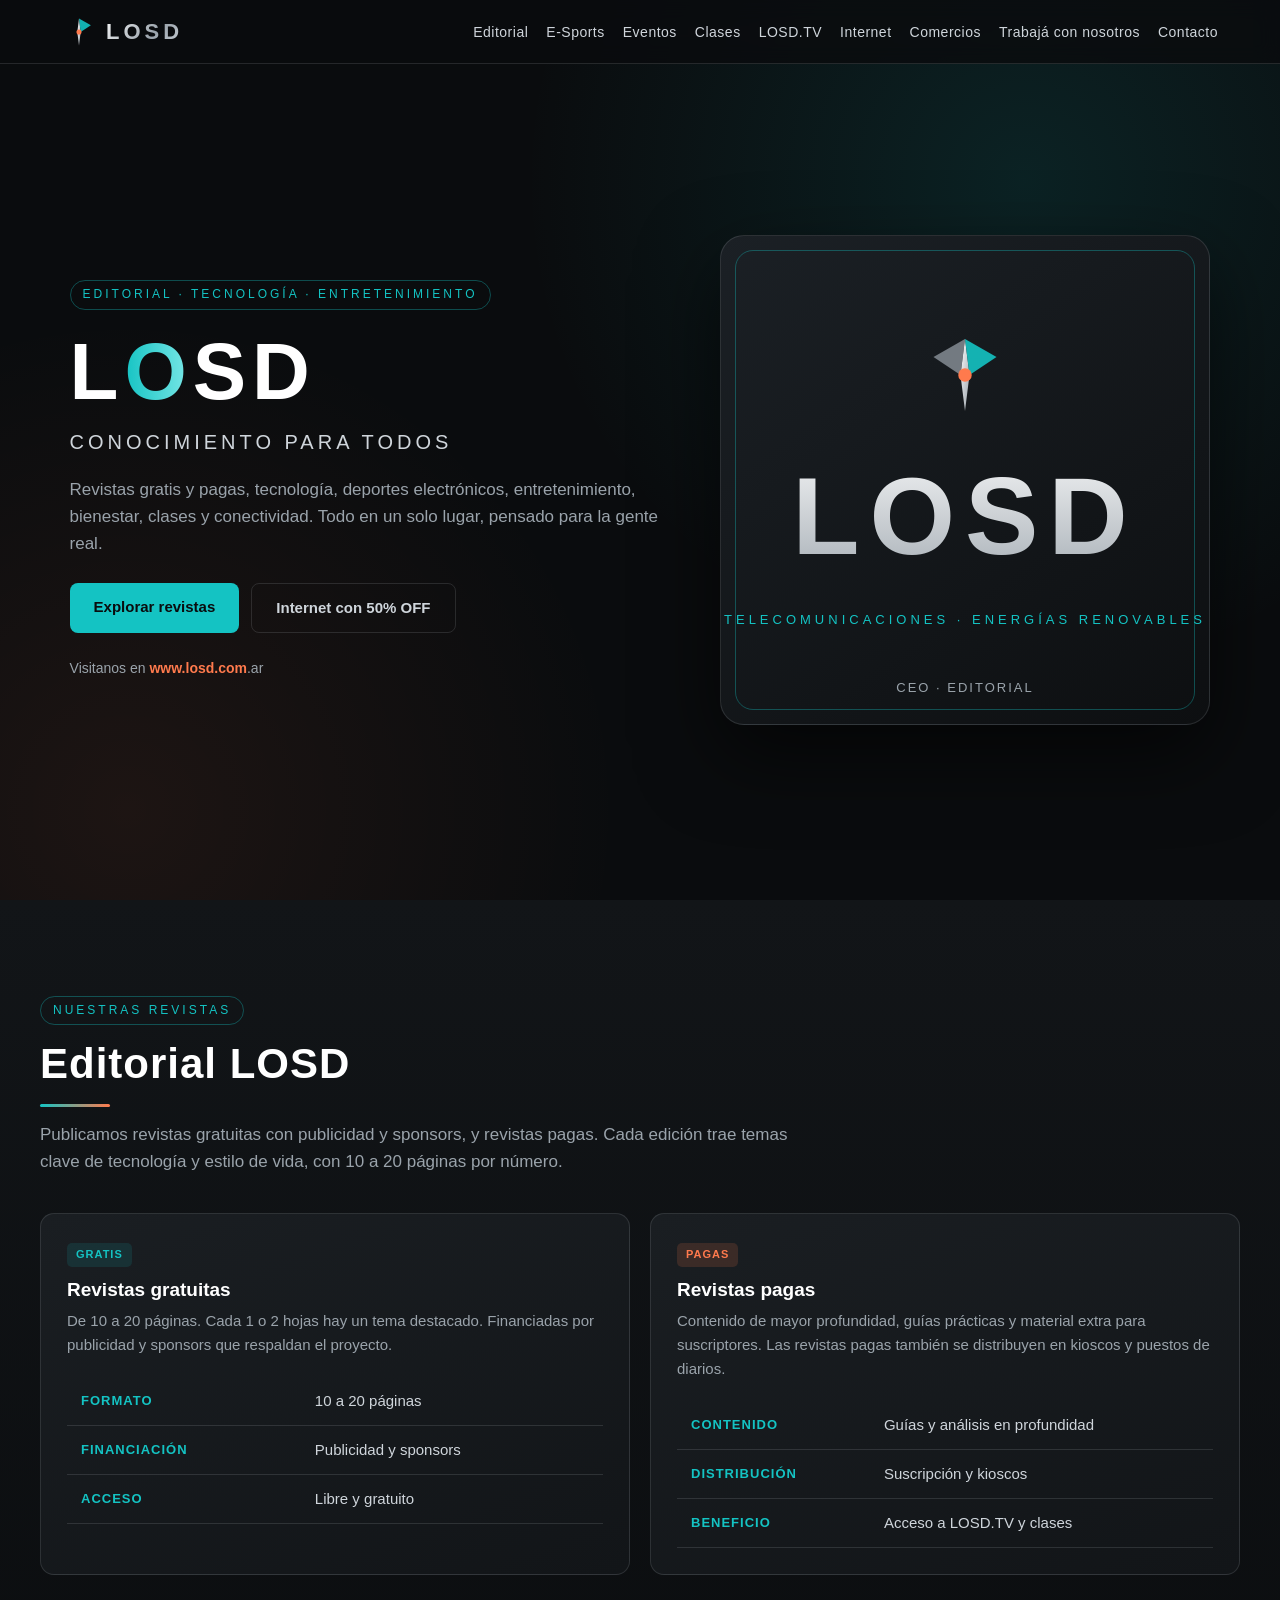
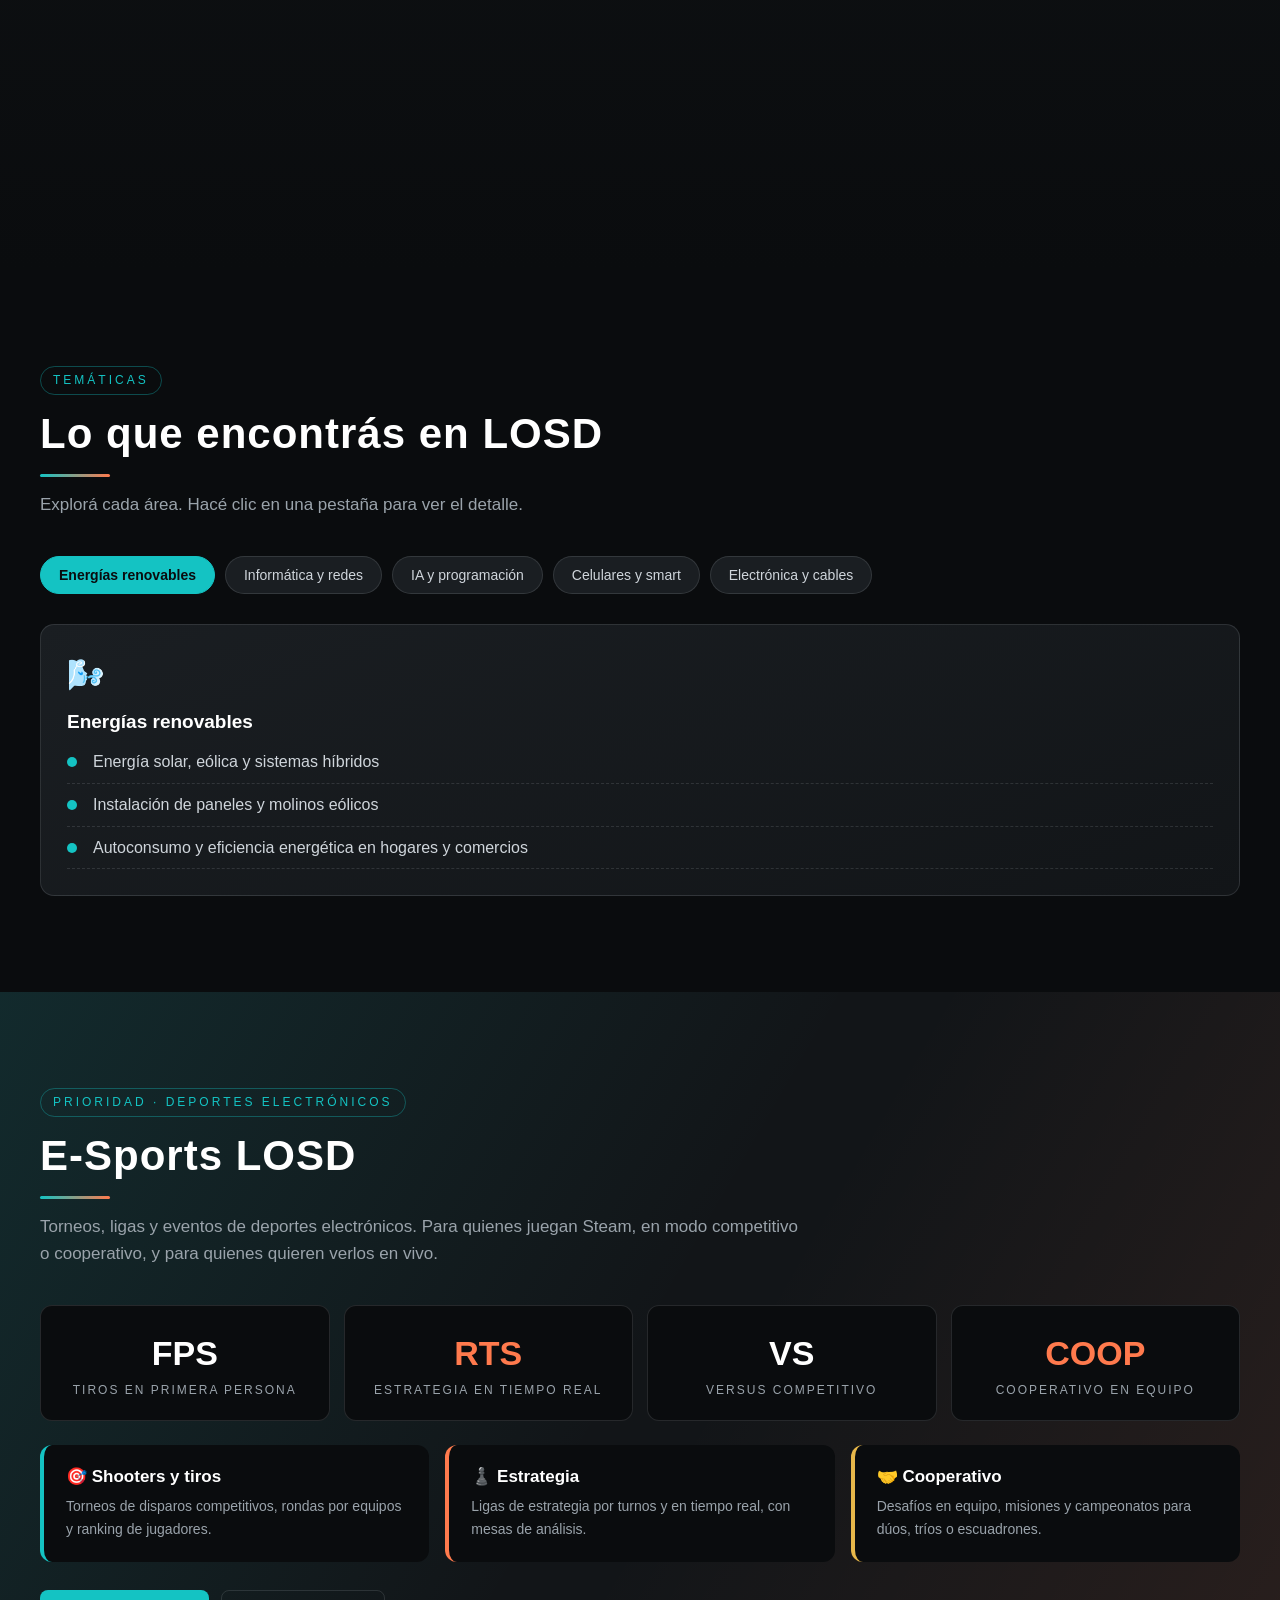
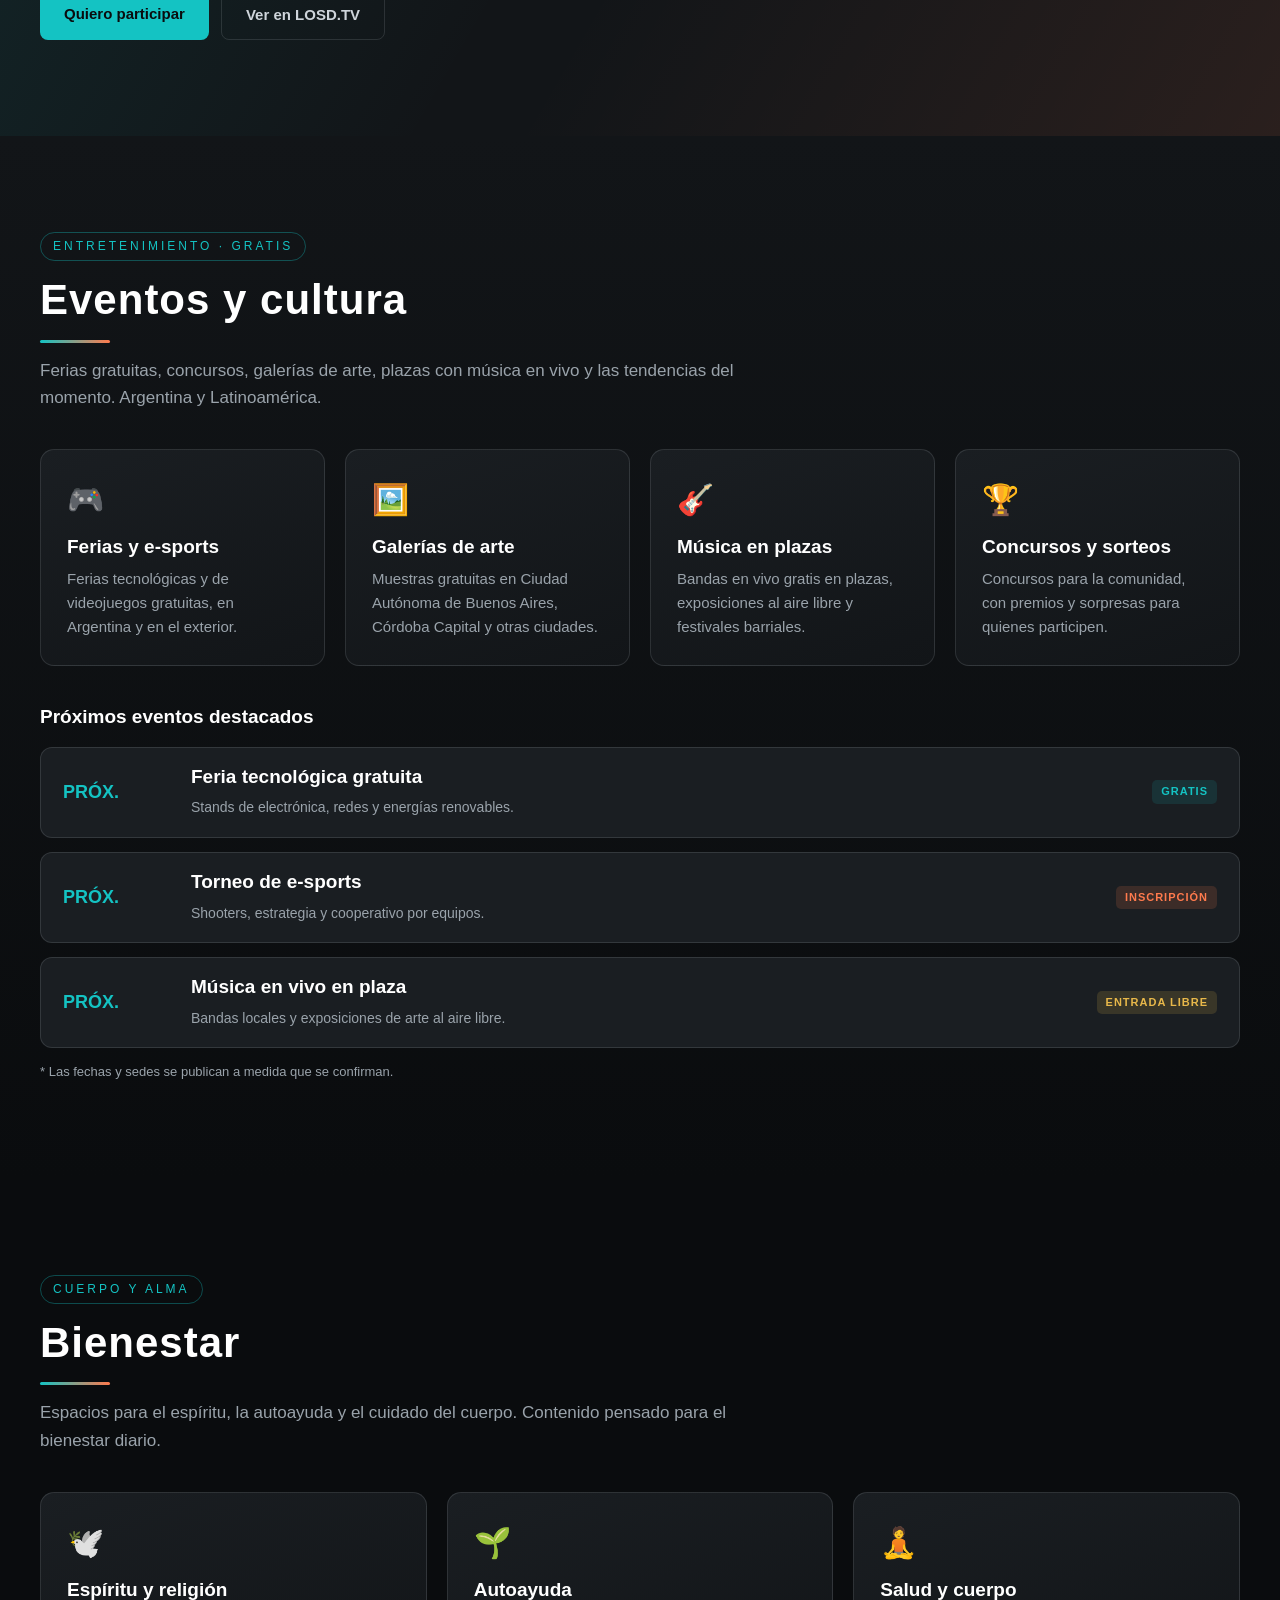
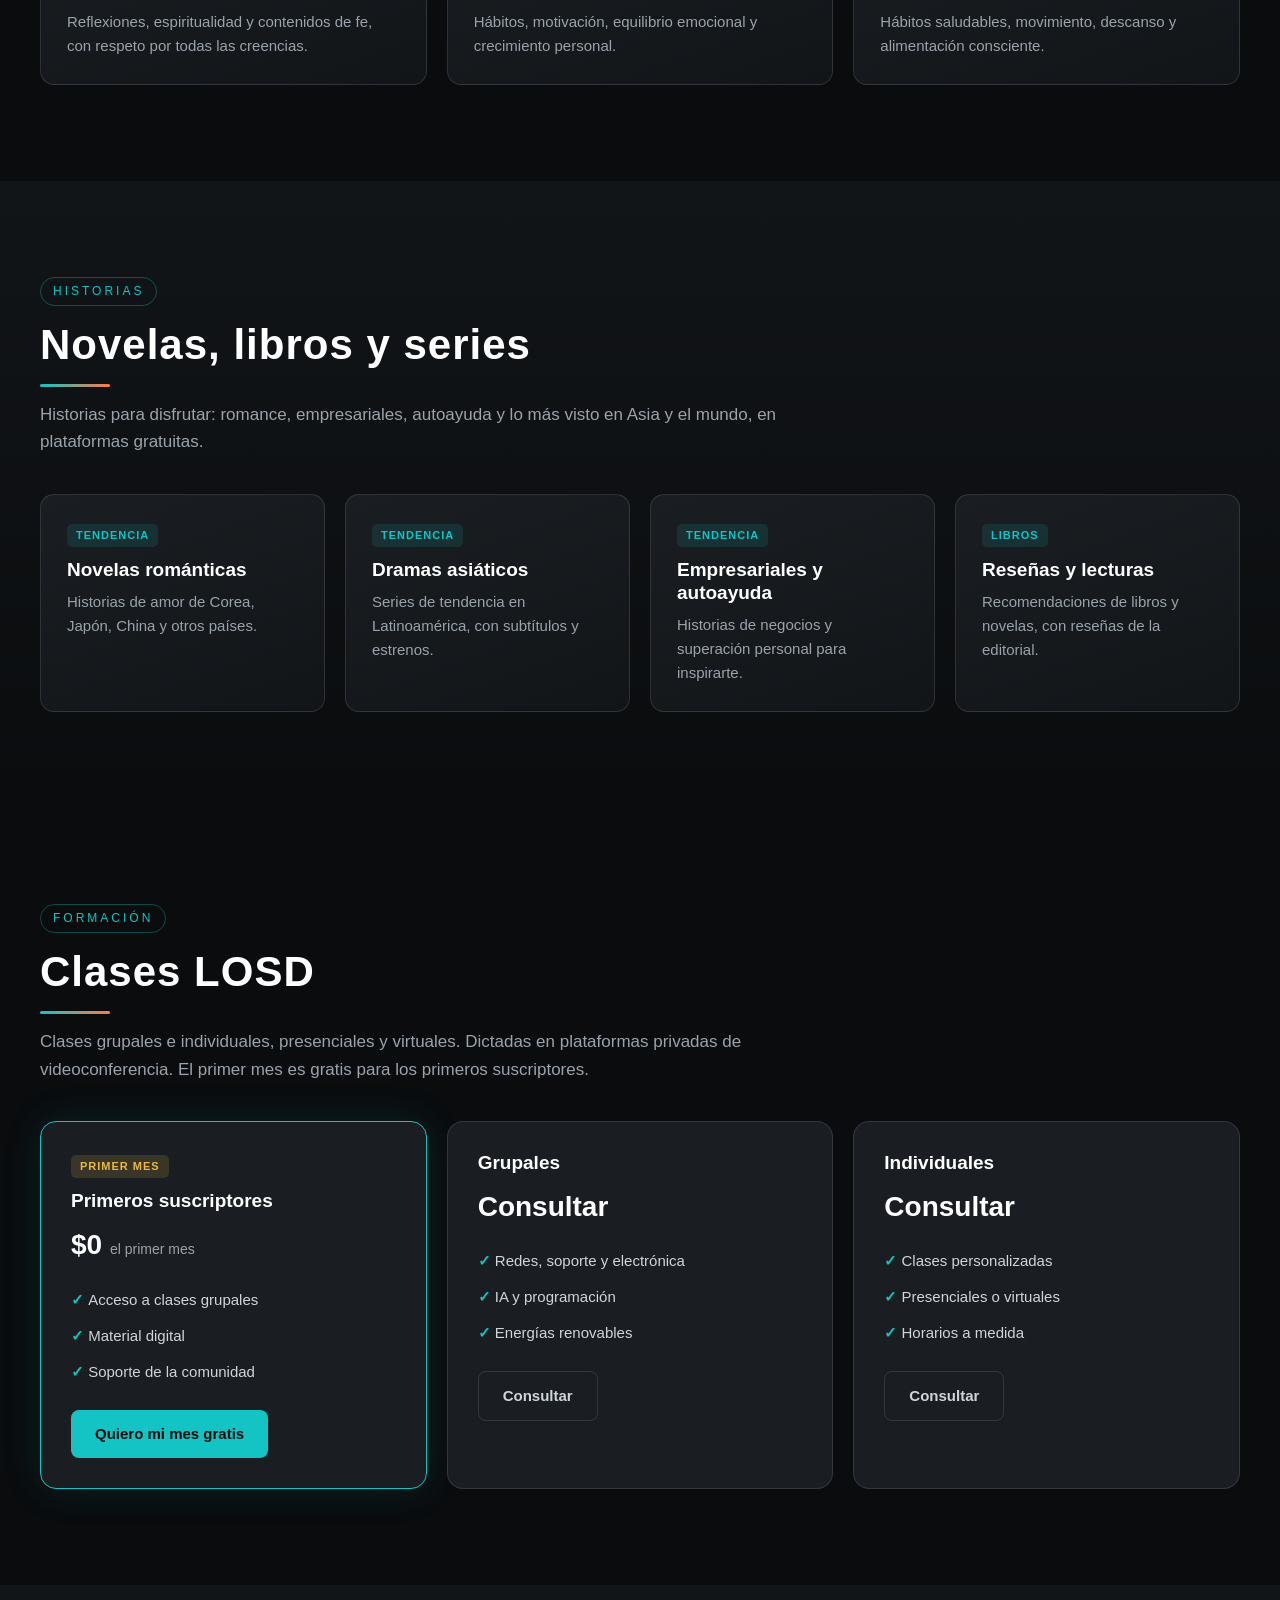
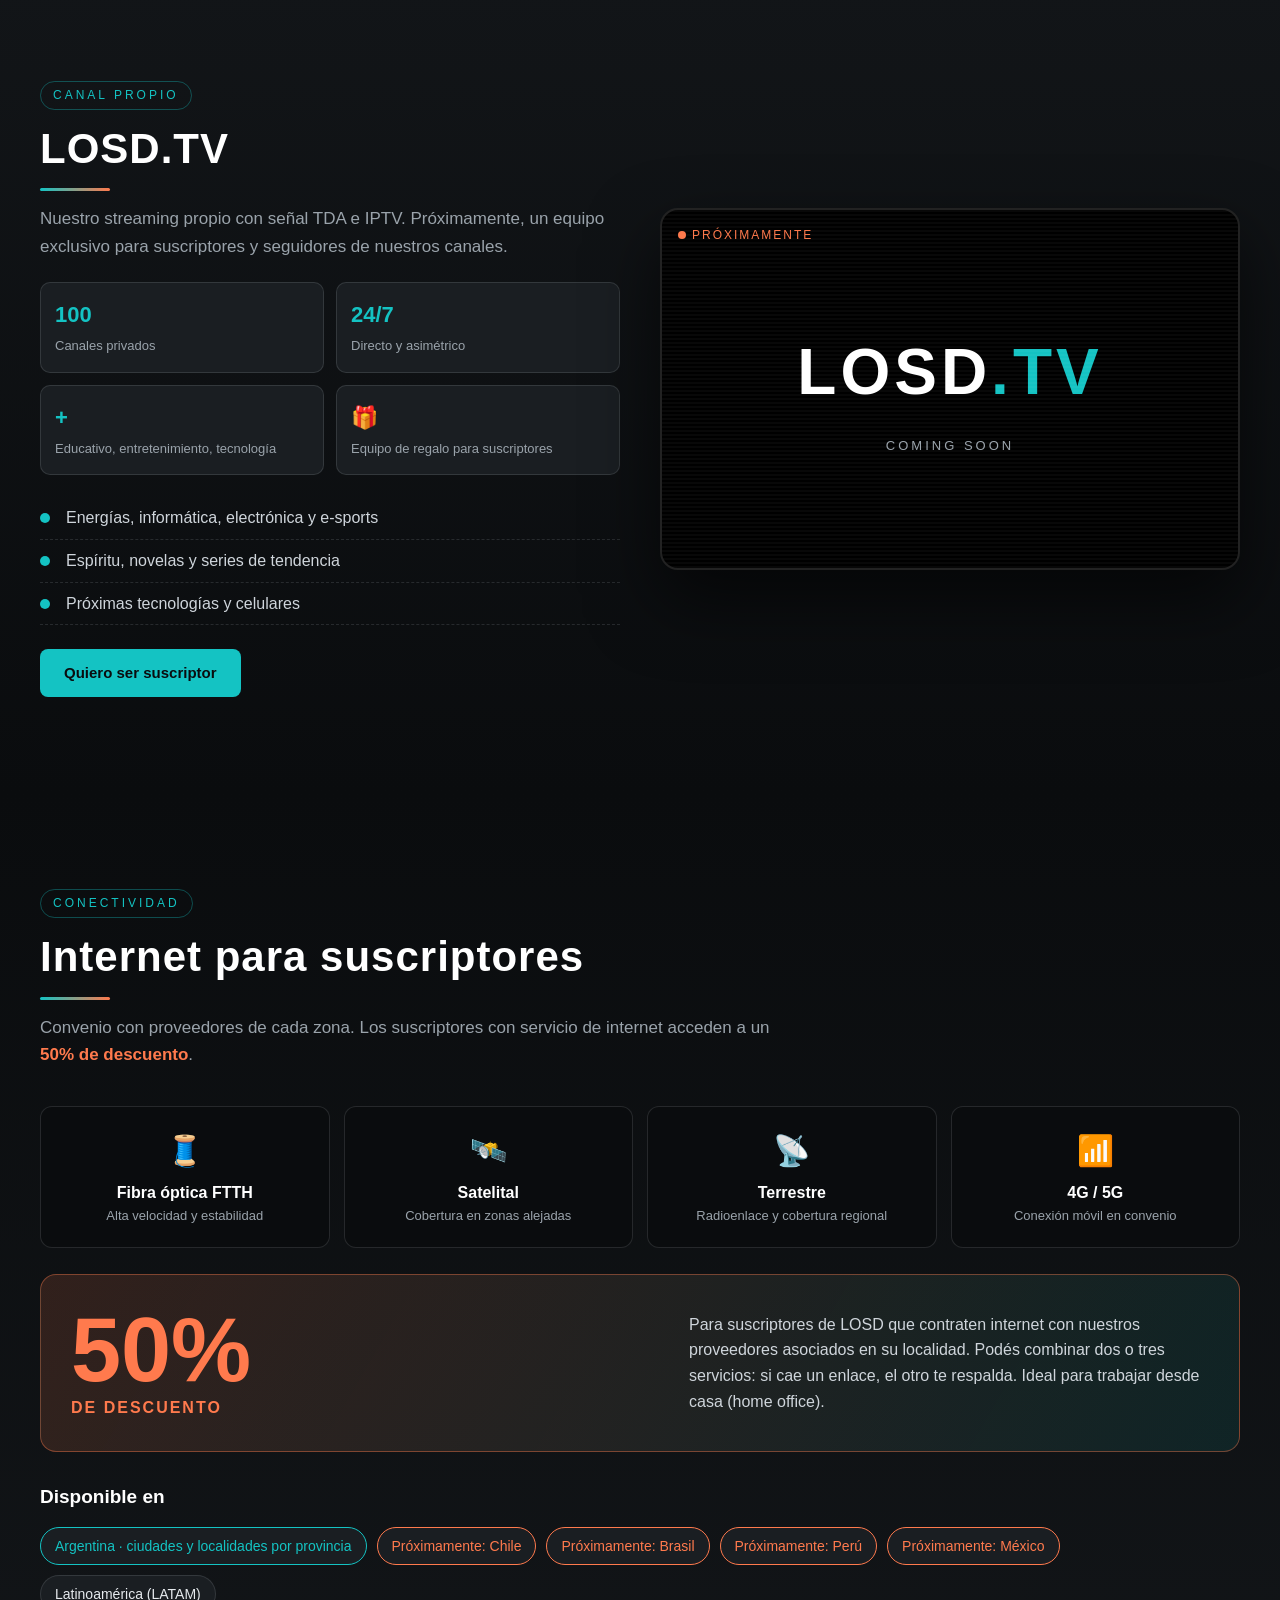
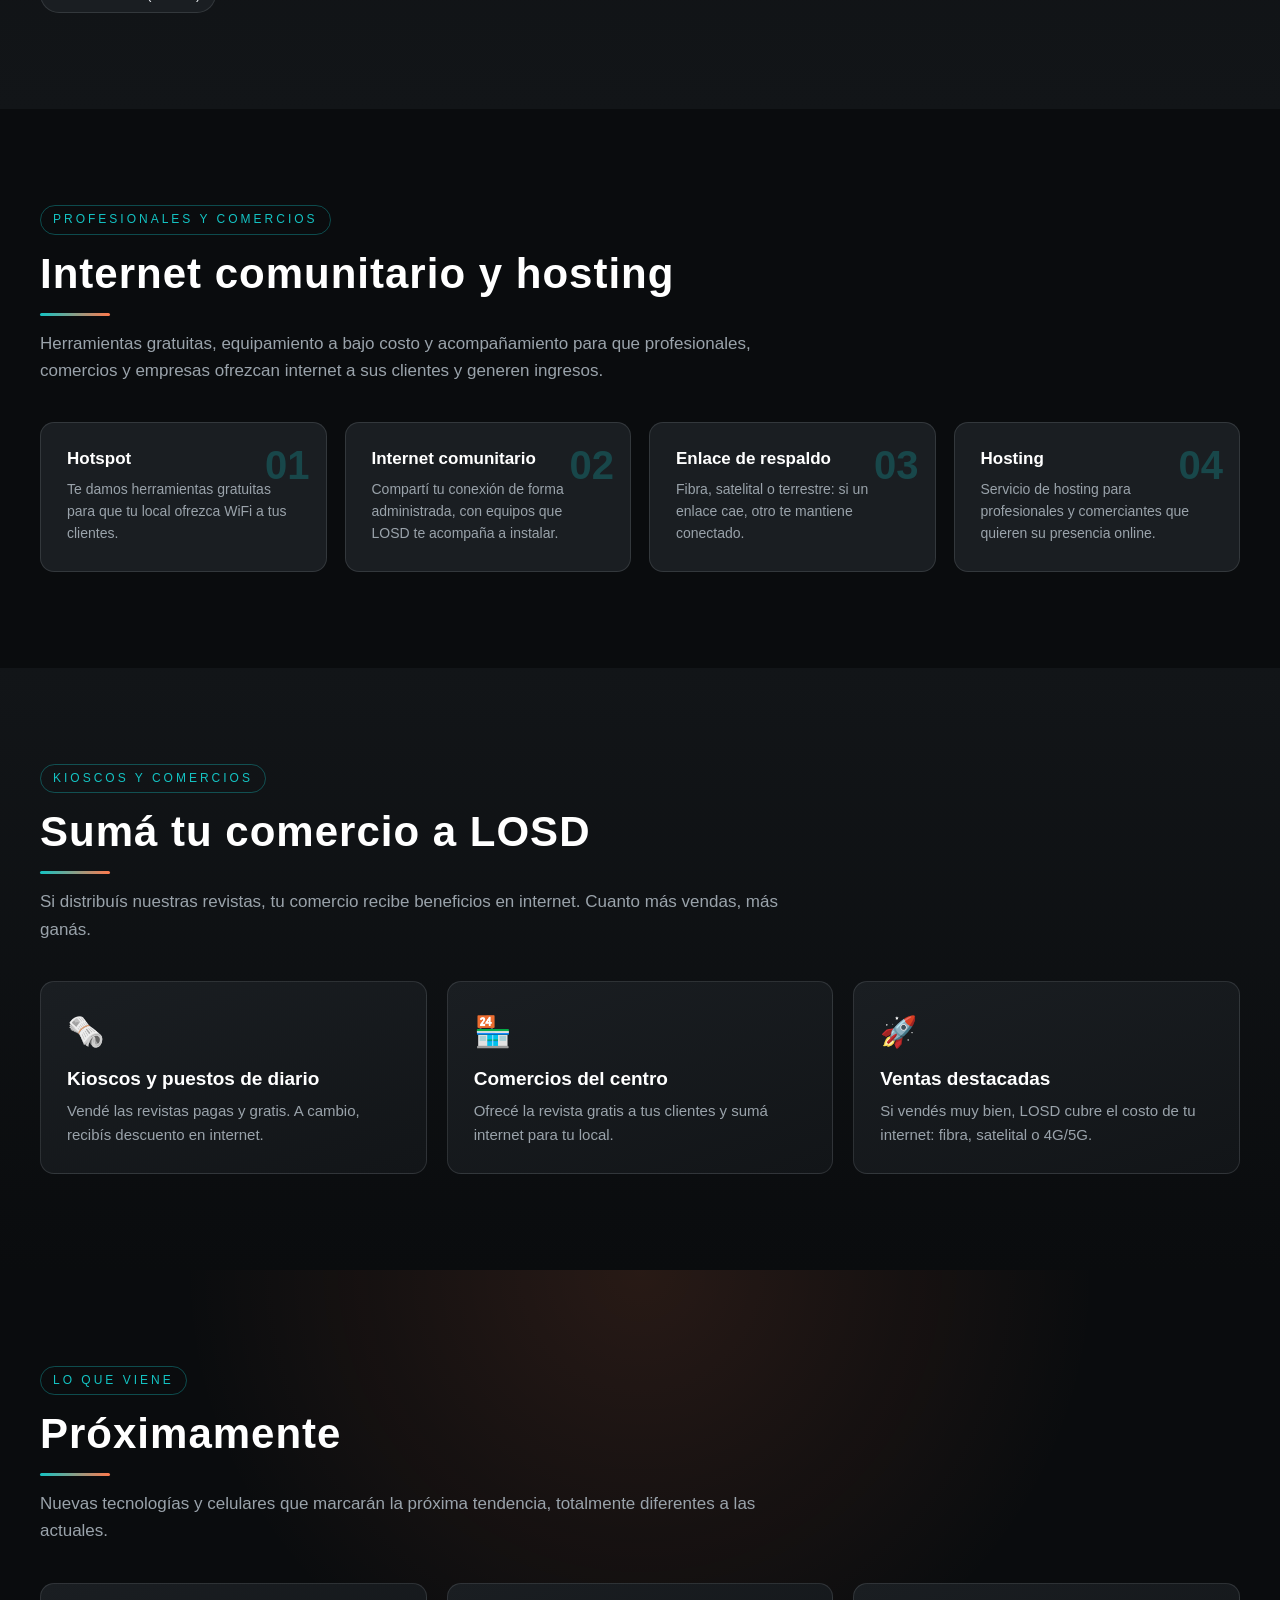
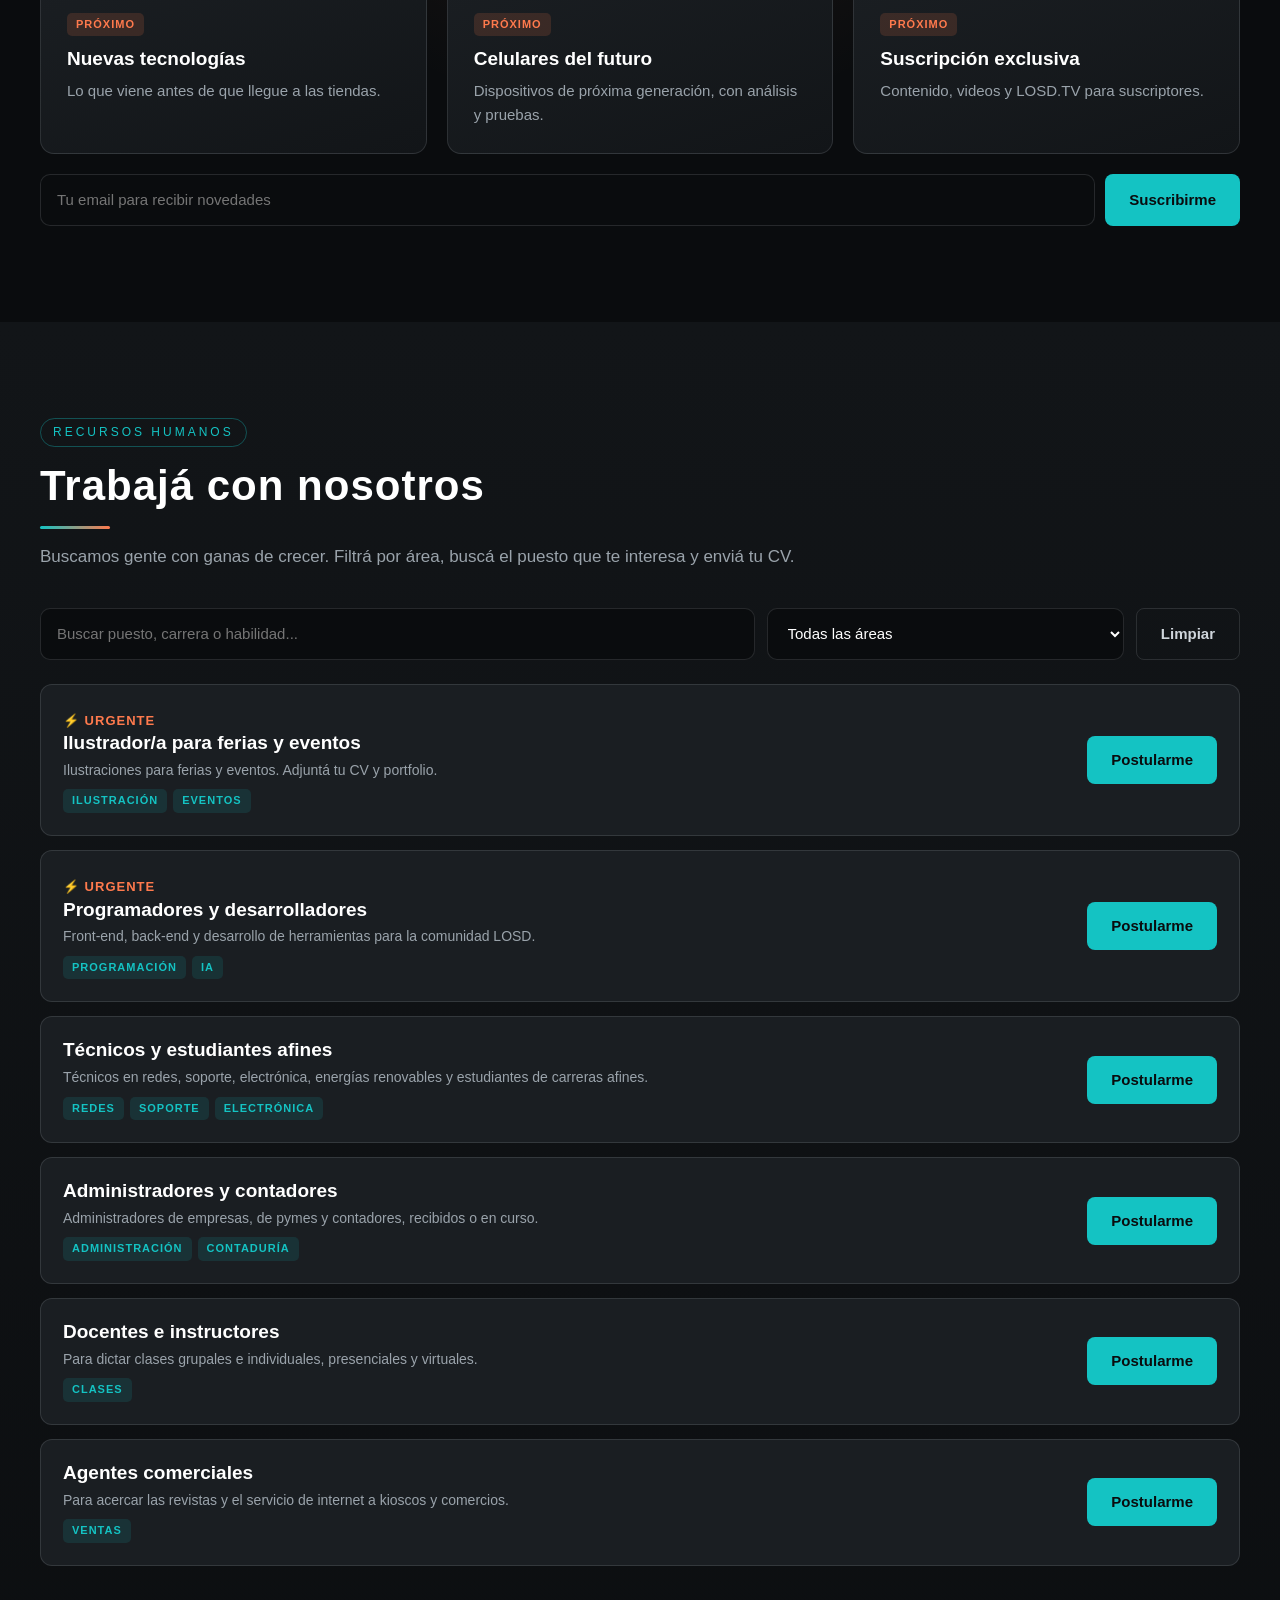
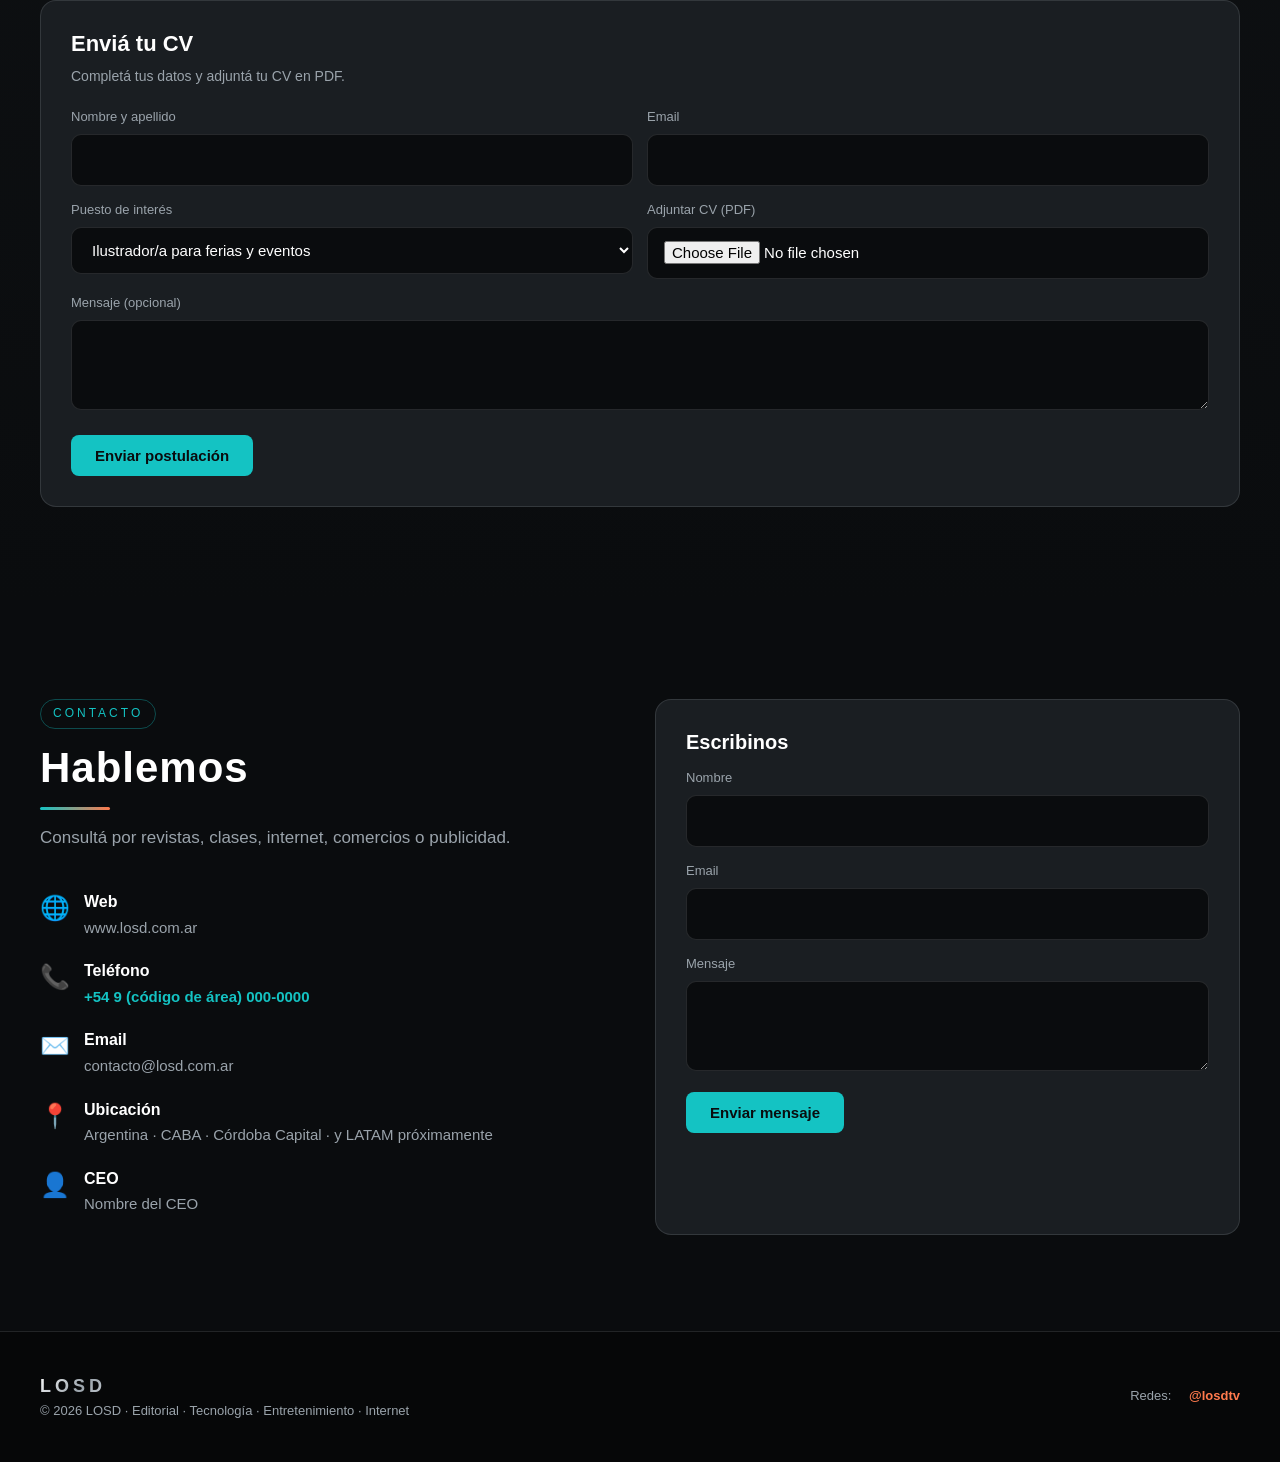
==== index.html @ 3aac76eb "Add files via upload" ====
<!DOCTYPE html>
<html lang="es">
<head>
<meta charset="UTF-8">
<meta name="viewport" content="width=device-width, initial-scale=1.0">
<title>LOSD | Editorial, Tecnología, Entretenimiento e Internet</title>
<meta name="description" content="LOSD: revistas gratis y pagas, tecnología, e-sports, entretenimiento, clases, canal LOSD.TV e internet con 50% de descuento.">
<style>
  :root{
    --negro:#0a0c0e;
    --carbon:#121518;
    --carbon2:#1a1e22;
    --turq:#14c3c3;
    --turq-osc:#0b8f93;
    --gris:#9aa3ab;
    --perla:#cfd5db;
    --blanco:#ffffff;
    --coral:#ff7a4d;
    --oro:#e8b84a;
    --borde:rgba(207,213,219,.14);
  }
  *{box-sizing:border-box;margin:0;padding:0}
  html{scroll-behavior:smooth}
  body{
    font-family:"Segoe UI",Roboto,Helvetica,Arial,sans-serif;
    background:var(--negro);
    color:#e6eaee;
    line-height:1.6;
    overflow-x:hidden;
  }
  a{color:var(--turq);text-decoration:none}
  a:hover{color:var(--coral)}
  img,svg{max-width:100%;display:block}

  /* ---------- Marco de ondas (esquinas) ---------- */
  .marco{position:fixed;inset:0;pointer-events:none;z-index:0;overflow:hidden}
  .marco::before,.marco::after{
    content:"";position:absolute;width:420px;height:420px;border-radius:50%;
    border:1px solid rgba(20,195,195,.12);
  }
  .marco::before{top:-220px;left:-220px;box-shadow:0 0 0 60px rgba(20,195,195,.03),0 0 0 120px rgba(20,195,195,.02)}
  .marco::after{bottom:-220px;right:-220px;box-shadow:0 0 0 60px rgba(20,195,195,.03),0 0 0 120px rgba(20,195,195,.02)}
  main,header,footer,section{position:relative;z-index:1}

  /* ---------- Header / Navegación ---------- */
  header{
    position:fixed;top:0;left:0;right:0;z-index:50;
    background:rgba(10,12,14,.82);backdrop-filter:blur(10px);
    border-bottom:1px solid var(--borde);
  }
  .nav{
    max-width:1200px;margin:auto;padding:14px 22px;
    display:flex;align-items:center;justify-content:space-between;gap:16px;
  }
  .logo{display:flex;align-items:center;gap:10px;color:var(--blanco);font-weight:800;letter-spacing:4px;font-size:22px}
  .logo span{background:linear-gradient(135deg,#fff,#9aa3ab 60%,#cfd5db);-webkit-background-clip:text;color:transparent}
  .menu{display:flex;gap:18px;flex-wrap:wrap;list-style:none}
  .menu a{color:var(--perla);font-size:14px;letter-spacing:.5px}
  .menu a:hover{color:var(--turq)}
  .menu-btn{display:none;background:none;border:1px solid var(--borde);color:var(--blanco);padding:6px 12px;border-radius:6px;cursor:pointer}
  @media(max-width:920px){
    .menu{display:none;position:absolute;top:100%;left:0;right:0;background:var(--carbon);flex-direction:column;padding:16px 22px;gap:12px;border-bottom:1px solid var(--borde)}
    .menu.open{display:flex}
    .menu-btn{display:block}
  }

  /* ---------- Secciones genéricas ---------- */
  .sec{padding:96px 22px}
  .wrap{max-width:1200px;margin:auto}
  .alt{background:linear-gradient(180deg,var(--carbon) 0%,var(--negro) 100%)}
  .etiqueta{
    display:inline-block;font-size:12px;letter-spacing:3px;text-transform:uppercase;
    color:var(--turq);border:1px solid rgba(20,195,195,.35);padding:4px 12px;border-radius:999px;margin-bottom:14px;
  }
  h1,h2,h3{color:var(--blanco);line-height:1.2}
  h2{font-size:clamp(28px,4vw,42px);letter-spacing:1px;margin-bottom:14px}
  h2 .linea{display:block;width:70px;height:3px;background:linear-gradient(90deg,var(--turq),var(--coral));margin-top:14px;border-radius:2px}
  h3{font-size:19px;margin-bottom:8px}
  .lead{color:var(--gris);max-width:760px;font-size:17px;margin-bottom:38px}
  .grid{display:grid;gap:20px;grid-template-columns:repeat(auto-fit,minmax(250px,1fr))}
  .card{
    background:linear-gradient(160deg,var(--carbon2),var(--carbon));
    border:1px solid var(--borde);border-radius:14px;padding:26px;
    transition:transform .25s,border-color .25s,box-shadow .25s;position:relative;overflow:hidden;
  }
  .card:hover{transform:translateY(-4px);border-color:rgba(20,195,195,.5);box-shadow:0 14px 40px rgba(20,195,195,.08)}
  .card .ico{font-size:30px;margin-bottom:12px}
  .card p{color:var(--gris);font-size:15px}
  .btn{
    display:inline-block;background:var(--turq);color:var(--negro);font-weight:700;
    padding:12px 24px;border-radius:8px;border:none;cursor:pointer;font-size:15px;transition:background .2s,transform .2s;
  }
  .btn:hover{background:var(--coral);color:var(--blanco);transform:translateY(-2px)}
  .btn.sec2{background:transparent;color:var(--perla);border:1px solid var(--borde)}
  .btn.sec2:hover{border-color:var(--turq);color:var(--turq);background:transparent}
  .badge{display:inline-block;font-size:11px;letter-spacing:1px;text-transform:uppercase;padding:3px 9px;border-radius:5px;background:rgba(255,122,77,.15);color:var(--coral);font-weight:700}
  .badge.g{background:rgba(232,184,74,.15);color:var(--oro)}
  .badge.t{background:rgba(20,195,195,.12);color:var(--turq)}

  /* ---------- Hero ---------- */
  .hero{min-height:100vh;display:flex;align-items:center;padding:140px 22px 80px;background:
    radial-gradient(circle at 80% 20%,rgba(20,195,195,.12),transparent 40%),
    radial-gradient(circle at 10% 90%,rgba(255,122,77,.08),transparent 35%),var(--negro)}
  .hero .wrap{display:grid;grid-template-columns:1.1fr .9fr;gap:50px;align-items:center}
  @media(max-width:900px){.hero .wrap{grid-template-columns:1fr;text-align:center}.hero .btns{justify-content:center}}
  .hero h1{font-size:clamp(40px,7vw,80px);letter-spacing:6px;font-weight:900;margin-bottom:6px}
  .hero h1 em{font-style:normal;background:linear-gradient(90deg,var(--turq),#7fe9e9);-webkit-background-clip:text;color:transparent}
  .hero .sub{font-size:20px;color:var(--perla);letter-spacing:4px;text-transform:uppercase;margin-bottom:18px}
  .hero p{color:var(--gris);font-size:17px;margin-bottom:26px;max-width:600px}
  .hero .btns{display:flex;gap:12px;flex-wrap:wrap}
  .hero .url{margin-top:24px;font-size:14px;color:var(--gris)}
  .hero .url b{color:var(--coral);font-weight:600}
  .emblema{
    aspect-ratio:1/1;border-radius:24px;border:1px solid var(--borde);
    background:linear-gradient(145deg,#1b2025,#0d0f11);display:flex;flex-direction:column;align-items:center;justify-content:center;
    position:relative;overflow:hidden;box-shadow:0 30px 80px rgba(0,0,0,.6);
  }
  .emblema::before{content:"";position:absolute;inset:14px;border:1px solid rgba(20,195,195,.35);border-radius:18px}
  .emblema .big{font-size:clamp(60px,10vw,110px);font-weight:900;letter-spacing:10px;background:linear-gradient(180deg,#fff,#9aa3ab);-webkit-background-clip:text;color:transparent}
  .emblema .tag{color:var(--turq);letter-spacing:4px;font-size:13px;margin-top:6px}
  .emblema .cuad{position:absolute;bottom:26px;font-size:13px;color:var(--gris);letter-spacing:2px}

  /* ---------- Revistas ---------- */
  .revista-box{display:grid;grid-template-columns:1fr 1fr;gap:20px}
  @media(max-width:800px){.revista-box{grid-template-columns:1fr}}
  .qr-dorado{
    border:1px solid rgba(232,184,74,.5);border-radius:16px;padding:28px;
    background:linear-gradient(145deg,rgba(232,184,74,.12),rgba(0,0,0,0) 60%);
    display:flex;gap:22px;align-items:center;
  }
  .qr-dorado .qr{width:110px;height:110px;flex-shrink:0;background:linear-gradient(135deg,#f4d37a,#b8862b);padding:8px;border-radius:10px}
  .qr-dorado .qr svg{width:100%;height:100%}
  .qr-dorado h3{color:var(--oro)}
  .tabla{width:100%;border-collapse:collapse;margin-top:20px;font-size:15px}
  .tabla th,.tabla td{padding:12px 14px;border-bottom:1px solid var(--borde);text-align:left}
  .tabla th{color:var(--turq);font-weight:600;letter-spacing:1px;font-size:13px;text-transform:uppercase}
  .tabla td{color:var(--perla)}

  /* ---------- Temas tabs ---------- */
  .tabs{display:flex;gap:10px;flex-wrap:wrap;margin-bottom:30px}
  .tab{background:var(--carbon2);color:var(--perla);border:1px solid var(--borde);padding:10px 18px;border-radius:999px;cursor:pointer;font-size:14px;transition:.2s}
  .tab.act,.tab:hover{background:var(--turq);color:var(--negro);border-color:var(--turq);font-weight:700}
  .panel{display:none}
  .panel.act{display:block;animation:fade .4s}
  @keyframes fade{from{opacity:0;transform:translateY(8px)}to{opacity:1;transform:none}}
  .lista{list-style:none}
  .lista li{padding:8px 0 8px 26px;position:relative;color:var(--perla);border-bottom:1px dashed var(--borde)}
  .lista li::before{content:"";position:absolute;left:0;top:16px;width:10px;height:10px;border-radius:50%;background:var(--turq)}

  /* ---------- E-sports ---------- */
  .esports{background:
    linear-gradient(120deg,rgba(20,195,195,.12),transparent 50%),
    linear-gradient(300deg,rgba(255,122,77,.10),transparent 45%),var(--carbon)}
  .scoreboard{display:grid;grid-template-columns:repeat(4,1fr);gap:14px;margin-top:30px}
  @media(max-width:800px){.scoreboard{grid-template-columns:repeat(2,1fr)}}
  .score{border:1px solid var(--borde);border-radius:12px;padding:20px;text-align:center;background:var(--negro)}
  .score .n{font-size:34px;font-weight:900;color:var(--blanco)}
  .score .n.c{color:var(--coral)}
  .score .l{font-size:12px;letter-spacing:2px;color:var(--gris);text-transform:uppercase}
  .genres{display:grid;grid-template-columns:repeat(auto-fit,minmax(220px,1fr));gap:16px;margin-top:24px}
  .genre{padding:22px;border-radius:12px;border-left:4px solid var(--turq);background:var(--negro)}
  .genre.coral{border-color:var(--coral)}
  .genre.oro{border-color:var(--oro)}
  .genre h3{font-size:17px}
  .genre p{color:var(--gris);font-size:14px}

  /* ---------- Entretenimiento / Eventos ---------- */
  .timeline{display:grid;gap:14px}
  .evento{display:grid;grid-template-columns:110px 1fr auto;gap:18px;align-items:center;padding:18px 22px;border:1px solid var(--borde);border-radius:12px;background:var(--carbon2)}
  @media(max-width:680px){.evento{grid-template-columns:1fr}}
  .evento .fecha{font-weight:800;color:var(--turq);font-size:18px}
  .evento p{color:var(--gris);font-size:14px}

  /* ---------- Clases ---------- */
  .planes{display:grid;grid-template-columns:repeat(auto-fit,minmax(240px,1fr));gap:20px}
  .plan{border:1px solid var(--borde);border-radius:16px;padding:30px;background:var(--carbon2);position:relative}
  .plan.dest{border-color:var(--turq);box-shadow:0 0 40px rgba(20,195,195,.12)}
  .plan .precio{font-size:28px;font-weight:800;color:var(--blanco);margin:10px 0}
  .plan .precio small{font-size:14px;color:var(--gris);font-weight:400}
  .plan ul{list-style:none;margin:14px 0 20px}
  .plan li{padding:6px 0;color:var(--perla);font-size:15px}
  .plan li::before{content:"✓ ";color:var(--turq);font-weight:700}

  /* ---------- Canal LOSD.TV ---------- */
  .tv{display:grid;grid-template-columns:1fr 1fr;gap:40px;align-items:center}
  @media(max-width:860px){.tv{grid-template-columns:1fr}}
  .box-tv{
    aspect-ratio:16/10;border-radius:18px;background:#000;border:2px solid #222;
    position:relative;overflow:hidden;box-shadow:0 30px 70px rgba(0,0,0,.6);
    display:flex;align-items:center;justify-content:center;flex-direction:column;
  }
  .box-tv::before{content:"";position:absolute;inset:0;background:repeating-linear-gradient(0deg,rgba(255,255,255,.03) 0 2px,transparent 2px 4px)}
  .box-tv .dot{position:absolute;top:16px;left:16px;display:flex;gap:6px;align-items:center;font-size:12px;letter-spacing:2px;color:var(--coral)}
  .box-tv .dot i{width:8px;height:8px;border-radius:50%;background:var(--coral);animation:pulso 1.2s infinite}
  @keyframes pulso{50%{opacity:.2}}
  .box-tv .cs{font-size:clamp(36px,6vw,64px);font-weight:900;color:var(--blanco);letter-spacing:4px}
  .box-tv .cs span{color:var(--turq)}
  .box-tv .soon{margin-top:12px;color:var(--gris);letter-spacing:3px;font-size:13px}
  .canales-stats{display:grid;grid-template-columns:repeat(2,1fr);gap:12px;margin:22px 0}
  .canales-stats div{background:var(--carbon2);border:1px solid var(--borde);border-radius:10px;padding:14px}
  .canales-stats b{display:block;color:var(--turq);font-size:22px}
  .canales-stats span{font-size:13px;color:var(--gris)}

  /* ---------- Internet ---------- */
  .internet{background:linear-gradient(180deg,var(--negro),var(--carbon))}
  .enlaces{display:grid;grid-template-columns:repeat(auto-fit,minmax(200px,1fr));gap:14px;margin:26px 0}
  .enlace{padding:20px;border-radius:12px;background:var(--negro);border:1px solid var(--borde);text-align:center}
  .enlace .ico{font-size:30px}
  .enlace h3{font-size:16px;margin:8px 0 4px}
  .enlace p{font-size:13px;color:var(--gris)}
  .descuento{
    background:linear-gradient(120deg,rgba(255,122,77,.15),rgba(20,195,195,.10));
    border:1px solid rgba(255,122,77,.4);border-radius:16px;padding:30px;margin-top:20px;
    display:flex;justify-content:space-between;align-items:center;flex-wrap:wrap;gap:20px;
  }
  .descuento .pct{font-size:clamp(50px,8vw,90px);font-weight:900;color:var(--coral);line-height:1}
  .descuento p{color:var(--perla);max-width:520px}
  .mapa{display:flex;gap:10px;flex-wrap:wrap;margin-top:18px}
  .mapa span{padding:7px 14px;background:var(--carbon2);border:1px solid var(--borde);border-radius:999px;font-size:14px}
  .mapa span.pr{border-color:var(--turq);color:var(--turq)}
  .mapa span.pro{border-color:var(--coral);color:var(--coral)}

  /* ---------- Comunitario / Comercios ---------- */
  .pasos{counter-reset:p;display:grid;grid-template-columns:repeat(auto-fit,minmax(230px,1fr));gap:18px}
  .paso{counter-increment:p;padding:26px;border-radius:14px;background:var(--carbon2);border:1px solid var(--borde);position:relative}
  .paso::before{content:counter(p,decimal-leading-zero);font-size:40px;font-weight:900;color:rgba(20,195,195,.25);position:absolute;top:10px;right:16px}
  .paso h3{font-size:17px}
  .paso p{color:var(--gris);font-size:14px}

  /* ---------- Empleos (buscador) ---------- */
  .buscador{display:grid;grid-template-columns:2fr 1fr auto;gap:12px;margin-bottom:24px}
  @media(max-width:760px){.buscador{grid-template-columns:1fr}}
  input,select,textarea{
    width:100%;padding:13px 16px;border-radius:10px;background:var(--negro);
    border:1px solid var(--borde);color:var(--blanco);font:inherit;font-size:15px;
  }
  input:focus,select:focus,textarea:focus{outline:none;border-color:var(--turq)}
  .jobs{display:grid;gap:14px}
  .job{display:grid;grid-template-columns:1fr auto;gap:14px;align-items:center;padding:22px;border-radius:12px;background:var(--carbon2);border:1px solid var(--borde)}
  @media(max-width:680px){.job{grid-template-columns:1fr}}
  .job h3{margin-bottom:4px}
  .job p{color:var(--gris);font-size:14px}
  .job .tags{display:flex;gap:6px;flex-wrap:wrap;margin-top:8px}
  .urgente{color:var(--coral);font-weight:700;font-size:13px;letter-spacing:1px}
  .vacio{display:none;color:var(--gris);padding:20px;text-align:center}
  .form-cv{margin-top:34px;padding:30px;border-radius:16px;background:var(--carbon2);border:1px solid var(--borde)}
  .form-cv .fila{display:grid;grid-template-columns:1fr 1fr;gap:14px;margin-bottom:14px}
  @media(max-width:680px){.form-cv .fila{grid-template-columns:1fr}}
  .form-cv label{font-size:13px;color:var(--gris);display:block;margin-bottom:6px}
  .form-cv textarea{min-height:90px}
  .aviso{margin-top:12px;color:var(--turq);font-size:14px;display:none}

  /* ---------- Suscripción ---------- */
  .suscri{display:flex;gap:10px;flex-wrap:wrap;margin-top:20px}
  .suscri input{flex:1;min-width:220px}

  /* ---------- Proximamente ---------- */
  .futuro{background:
    radial-gradient(circle at 50% 0%,rgba(255,122,77,.12),transparent 50%),var(--negro)}
  .futuro .card h3{color:var(--blanco)}
  .countdown-ttl{font-size:13px;letter-spacing:3px;color:var(--gris);text-transform:uppercase}

  /* ---------- Contacto / Footer ---------- */
  .contacto{display:grid;grid-template-columns:1fr 1fr;gap:30px}
  @media(max-width:760px){.contacto{grid-template-columns:1fr}}
  .dato{display:flex;gap:14px;align-items:flex-start;margin-bottom:18px}
  .dato .ico{font-size:24px}
  .dato b{color:var(--blanco);display:block}
  .dato span{color:var(--gris);font-size:15px}
  .dato .fono{color:var(--turq);font-weight:700}
  footer{border-top:1px solid var(--borde);padding:40px 22px;background:#060708}
  footer .wrap{display:flex;justify-content:space-between;align-items:center;flex-wrap:wrap;gap:16px}
  footer p{color:var(--gris);font-size:13px}
  footer .redes a{margin-left:14px;color:var(--coral);font-weight:600}

  /* ---------- Modal ---------- */
  .modal{position:fixed;inset:0;background:rgba(0,0,0,.75);display:none;align-items:center;justify-content:center;z-index:100;padding:20px}
  .modal.open{display:flex}
  .modal .caja{max-width:460px;width:100%;background:var(--carbon);border:1px solid var(--turq);border-radius:16px;padding:30px;text-align:center}
  .modal h3{font-size:22px;margin-bottom:10px}
  .modal p{color:var(--gris);margin-bottom:18px}

  .reveal{opacity:0;transform:translateY(20px);transition:opacity .6s,transform .6s}
  .reveal.vis{opacity:1;transform:none}
</style>
</head>
<body>
<div class="marco"></div>

<header>
  <nav class="nav">
    <a href="#inicio" class="logo" aria-label="LOSD inicio">
      <svg width="34" height="34" viewBox="0 0 40 40" aria-hidden="true">
        <defs><linearGradient id="g1" x1="0" x2="1" y1="0" y2="1"><stop offset="0" stop-color="#fff"/><stop offset="1" stop-color="#9aa3ab"/></linearGradient></defs>
        <path d="M20 4 L22 20 L20 36 L18 20 Z" fill="url(#g1)"/>
        <path d="M20 4 L34 12 L22 20 Z" fill="#14c3c3" opacity=".9"/>
        <circle cx="20" cy="20" r="3" fill="#ff7a4d"/>
      </svg>
      <span>LOSD</span>
    </a>
    <button class="menu-btn" id="menuBtn" aria-label="Menú">☰ Menú</button>
    <ul class="menu" id="menu">
      <li><a href="#editorial">Editorial</a></li>
      <li><a href="#esports">E-Sports</a></li>
      <li><a href="#eventos">Eventos</a></li>
      <li><a href="#clases">Clases</a></li>
      <li><a href="#tv">LOSD.TV</a></li>
      <li><a href="#internet">Internet</a></li>
      <li><a href="#comercios">Comercios</a></li>
      <li><a href="#empleo">Trabajá con nosotros</a></li>
      <li><a href="#contacto">Contacto</a></li>
    </ul>
  </nav>
</header>

<main>

<!-- ============ INICIO ============ -->
<section id="inicio" class="hero">
  <div class="wrap">
    <div class="reveal vis">
      <span class="etiqueta">Editorial · Tecnología · Entretenimiento</span>
      <h1>L<em>O</em>SD</h1>
      <div class="sub">Conocimiento para todos</div>
      <p>Revistas gratis y pagas, tecnología, deportes electrónicos, entretenimiento, bienestar, clases y conectividad. Todo en un solo lugar, pensado para la gente real.</p>
      <div class="btns">
        <a href="#editorial" class="btn">Explorar revistas</a>
        <a href="#internet" class="btn sec2">Internet con 50% OFF</a>
      </div>
      <div class="url">Visitanos en <b>www.losd.com</b>.ar</div>
    </div>
    <div class="emblema reveal vis" aria-hidden="true">
      <svg width="90" height="90" viewBox="0 0 40 40" style="margin-bottom:8px">
        <defs><linearGradient id="g2" x1="0" x2="1" y1="0" y2="1"><stop offset="0" stop-color="#fff"/><stop offset="1" stop-color="#9aa3ab"/></linearGradient></defs>
        <path d="M20 4 L22 20 L20 36 L18 20 Z" fill="url(#g2)"/>
        <path d="M20 4 L34 12 L22 20 Z" fill="#14c3c3" opacity=".9"/>
        <path d="M20 4 L6 12 L18 20 Z" fill="#9aa3ab" opacity=".7"/>
        <circle cx="20" cy="20" r="3" fill="#ff7a4d"/>
      </svg>
      <div class="big">LOSD</div>
      <div class="tag">TELECOMUNICACIONES · ENERGÍAS RENOVABLES</div>
      <div class="cuad">CEO · EDITORIAL</div>
    </div>
  </div>
</section>

<!-- ============ EDITORIAL ============ -->
<section id="editorial" class="sec alt">
  <div class="wrap">
    <span class="etiqueta">Nuestras revistas</span>
    <h2>Editorial LOSD<span class="linea"></span></h2>
    <p class="lead">Publicamos revistas gratuitas con publicidad y sponsors, y revistas pagas. Cada edición trae temas clave de tecnología y estilo de vida, con 10 a 20 páginas por número.</p>

    <div class="revista-box">
      <div class="card">
        <span class="badge t">Gratis</span>
        <h3 style="margin-top:12px">Revistas gratuitas</h3>
        <p>De 10 a 20 páginas. Cada 1 o 2 hojas hay un tema destacado. Financiadas por publicidad y sponsors que respaldan el proyecto.</p>
        <table class="tabla">
          <tr><th>Formato</th><td>10 a 20 páginas</td></tr>
          <tr><th>Financiación</th><td>Publicidad y sponsors</td></tr>
          <tr><th>Acceso</th><td>Libre y gratuito</td></tr>
        </table>
      </div>
      <div class="card">
        <span class="badge">Pagas</span>
        <h3 style="margin-top:12px">Revistas pagas</h3>
        <p>Contenido de mayor profundidad, guías prácticas y material extra para suscriptores. Las revistas pagas también se distribuyen en kioscos y puestos de diarios.</p>
        <table class="tabla">
          <tr><th>Contenido</th><td>Guías y análisis en profundidad</td></tr>
          <tr><th>Distribución</th><td>Suscripción y kioscos</td></tr>
          <tr><th>Beneficio</th><td>Acceso a LOSD.TV y clases</td></tr>
        </table>
      </div>
    </div>

    <div class="qr-dorado reveal" style="margin-top:24px">
      <div class="qr" aria-label="Código QR dorado">
        <svg viewBox="0 0 21 21" shape-rendering="crispEdges">
          <rect width="21" height="21" fill="#fff"/>
          <g fill="#0a0c0e">
            <rect x="1" y="1" width="7" height="7"/><rect x="2" y="2" width="5" height="5" fill="#fff"/><rect x="3" y="3" width="3" height="3"/>
            <rect x="13" y="1" width="7" height="7"/><rect x="14" y="2" width="5" height="5" fill="#fff"/><rect x="15" y="3" width="3" height="3"/>
            <rect x="1" y="13" width="7" height="7"/><rect x="2" y="14" width="5" height="5" fill="#fff"/><rect x="3" y="15" width="3" height="3"/>
            <rect x="9" y="9" width="2" height="2"/><rect x="11" y="11" width="2" height="2"/><rect x="9" y="13" width="2" height="2"/><rect x="13" y="13" width="2" height="2"/><rect x="17" y="9" width="2" height="2"/><rect x="15" y="17" width="2" height="2"/><rect x="19" y="19" width="2" height="2"/><rect x="9" y="17" width="2" height="2"/>
          </g>
        </svg>
      </div>
      <div>
        <span class="badge g">Sorteo sorpresa</span>
        <h3 style="margin-top:8px">QR dorado cada 1.000 ejemplares</h3>
        <p style="color:var(--gris)">En una de nuestras revistas se imprime un <b style="color:var(--oro)">QR dorado</b> cada mil ejemplares. Quien lo encuentre y lo escanee participa de un premio sorpresa. Consultá las bases en cada edición.</p>
      </div>
    </div>
  </div>
</section>

<!-- ============ TEMÁTICAS ============ -->
<section id="tematicas" class="sec">
  <div class="wrap">
    <span class="etiqueta">Temáticas</span>
    <h2>Lo que encontrás en LOSD<span class="linea"></span></h2>
    <p class="lead">Explorá cada área. Hacé clic en una pestaña para ver el detalle.</p>

    <div class="tabs" role="tablist">
      <button class="tab act" data-tab="t1">Energías renovables</button>
      <button class="tab" data-tab="t2">Informática y redes</button>
      <button class="tab" data-tab="t3">IA y programación</button>
      <button class="tab" data-tab="t4">Celulares y smart</button>
      <button class="tab" data-tab="t5">Electrónica y cables</button>
    </div>

    <div class="panel act" id="t1">
      <div class="card">
        <div class="ico">🌬️</div>
        <h3>Energías renovables</h3>
        <ul class="lista">
          <li>Energía solar, eólica y sistemas híbridos</li>
          <li>Instalación de paneles y molinos eólicos</li>
          <li>Autoconsumo y eficiencia energética en hogares y comercios</li>
        </ul>
      </div>
    </div>
    <div class="panel" id="t2">
      <div class="card">
        <div class="ico">🖧</div>
        <h3>Informática, redes y soporte</h3>
        <ul class="lista">
          <li>Redes LAN, WAN, Wi-Fi y configuración de routers</li>
          <li>Soporte técnico, mantenimiento y academias de informática</li>
          <li>Hardware, sistemas operativos y ciberseguridad básica</li>
        </ul>
      </div>
    </div>
    <div class="panel" id="t3">
      <div class="card">
        <div class="ico">🤖</div>
        <h3>Próxima generación de IA y desarrollo</h3>
        <ul class="lista">
          <li>Nuevas herramientas de inteligencia artificial</li>
          <li>Guías para nuevos programadores y desarrolladores</li>
          <li>Carreras afines, bootcamps y certificaciones</li>
        </ul>
      </div>
    </div>
    <div class="panel" id="t4">
      <div class="card">
        <div class="ico">📱</div>
        <h3>Celulares, electrodomésticos y smart</h3>
        <ul class="lista">
          <li>Tecnología celular, reparación y novedades</li>
          <li>Electrodomésticos inteligentes y dispositivos IoT</li>
          <li>Hogar conectado y domótica</li>
        </ul>
      </div>
    </div>
    <div class="panel" id="t5">
      <div class="card">
        <div class="ico">🔌</div>
        <h3>Electrónica, UPS y cableado</h3>
        <ul class="lista">
          <li>UPS e inversores para sistemas electrónicos e informáticos</li>
          <li>Cables coaxiales, fibra óptica, cable de red y comunicación</li>
          <li>Tomas monofásicas y trifásicas: 220 V y 380 V, en hogares, oficinas y comercios</li>
          <li>Electrónica básica e intermedia para aprender desde cero</li>
        </ul>
      </div>
    </div>
  </div>
</section>

<!-- ============ E-SPORTS ============ -->
<section id="esports" class="sec esports">
  <div class="wrap">
    <span class="etiqueta">Prioridad · Deportes electrónicos</span>
    <h2>E-Sports LOSD<span class="linea"></span></h2>
    <p class="lead">Torneos, ligas y eventos de deportes electrónicos. Para quienes juegan Steam, en modo competitivo o cooperativo, y para quienes quieren verlos en vivo.</p>

    <div class="scoreboard">
      <div class="score"><div class="n">FPS</div><div class="l">Tiros en primera persona</div></div>
      <div class="score"><div class="n c">RTS</div><div class="l">Estrategia en tiempo real</div></div>
      <div class="score"><div class="n">VS</div><div class="l">Versus competitivo</div></div>
      <div class="score"><div class="n c">COOP</div><div class="l">Cooperativo en equipo</div></div>
    </div>

    <div class="genres">
      <div class="genre"><h3>🎯 Shooters y tiros</h3><p>Torneos de disparos competitivos, rondas por equipos y ranking de jugadores.</p></div>
      <div class="genre coral"><h3>♟️ Estrategia</h3><p>Ligas de estrategia por turnos y en tiempo real, con mesas de análisis.</p></div>
      <div class="genre oro"><h3>🤝 Cooperativo</h3><p>Desafíos en equipo, misiones y campeonatos para dúos, tríos o escuadrones.</p></div>
    </div>
    <div style="margin-top:28px;display:flex;gap:12px;flex-wrap:wrap">
      <a href="#contacto" class="btn">Quiero participar</a>
      <a href="#tv" class="btn sec2">Ver en LOSD.TV</a>
    </div>
  </div>
</section>

<!-- ============ EVENTOS Y ENTRETENIMIENTO ============ -->
<section id="eventos" class="sec alt">
  <div class="wrap">
    <span class="etiqueta">Entretenimiento · Gratis</span>
    <h2>Eventos y cultura<span class="linea"></span></h2>
    <p class="lead">Ferias gratuitas, concursos, galerías de arte, plazas con música en vivo y las tendencias del momento. Argentina y Latinoamérica.</p>

    <div class="grid">
      <div class="card"><div class="ico">🎮</div><h3>Ferias y e-sports</h3><p>Ferias tecnológicas y de videojuegos gratuitas, en Argentina y en el exterior.</p></div>
      <div class="card"><div class="ico">🖼️</div><h3>Galerías de arte</h3><p>Muestras gratuitas en Ciudad Autónoma de Buenos Aires, Córdoba Capital y otras ciudades.</p></div>
      <div class="card"><div class="ico">🎸</div><h3>Música en plazas</h3><p>Bandas en vivo gratis en plazas, exposiciones al aire libre y festivales barriales.</p></div>
      <div class="card"><div class="ico">🏆</div><h3>Concursos y sorteos</h3><p>Concursos para la comunidad, con premios y sorpresas para quienes participen.</p></div>
    </div>

    <h3 style="margin:40px 0 18px;color:var(--blanco)">Próximos eventos destacados</h3>
    <div class="timeline">
      <div class="evento"><div class="fecha">PRÓX.</div><div><h3>Feria tecnológica gratuita</h3><p>Stands de electrónica, redes y energías renovables.</p></div><span class="badge t">Gratis</span></div>
      <div class="evento"><div class="fecha">PRÓX.</div><div><h3>Torneo de e-sports</h3><p>Shooters, estrategia y cooperativo por equipos.</p></div><span class="badge">Inscripción</span></div>
      <div class="evento"><div class="fecha">PRÓX.</div><div><h3>Música en vivo en plaza</h3><p>Bandas locales y exposiciones de arte al aire libre.</p></div><span class="badge g">Entrada libre</span></div>
    </div>
    <p style="margin-top:14px;color:var(--gris);font-size:13px">* Las fechas y sedes se publican a medida que se confirman.</p>
  </div>
</section>

<!-- ============ BIENESTAR ============ -->
<section id="bienestar" class="sec">
  <div class="wrap">
    <span class="etiqueta">Cuerpo y alma</span>
    <h2>Bienestar<span class="linea"></span></h2>
    <p class="lead">Espacios para el espíritu, la autoayuda y el cuidado del cuerpo. Contenido pensado para el bienestar diario.</p>
    <div class="grid">
      <div class="card"><div class="ico">🕊️</div><h3>Espíritu y religión</h3><p>Reflexiones, espiritualidad y contenidos de fe, con respeto por todas las creencias.</p></div>
      <div class="card"><div class="ico">🌱</div><h3>Autoayuda</h3><p>Hábitos, motivación, equilibrio emocional y crecimiento personal.</p></div>
      <div class="card"><div class="ico">🧘</div><h3>Salud y cuerpo</h3><p>Hábitos saludables, movimiento, descanso y alimentación consciente.</p></div>
    </div>
  </div>
</section>

<!-- ============ NOVELAS Y LIBROS ============ -->
<section id="novelas" class="sec alt">
  <div class="wrap">
    <span class="etiqueta">Historias</span>
    <h2>Novelas, libros y series<span class="linea"></span></h2>
    <p class="lead">Historias para disfrutar: romance, empresariales, autoayuda y lo más visto en Asia y el mundo, en plataformas gratuitas.</p>
    <div class="grid">
      <div class="card"><span class="badge t">Tendencia</span><h3 style="margin-top:12px">Novelas románticas</h3><p>Historias de amor de Corea, Japón, China y otros países.</p></div>
      <div class="card"><span class="badge t">Tendencia</span><h3 style="margin-top:12px">Dramas asiáticos</h3><p>Series de tendencia en Latinoamérica, con subtítulos y estrenos.</p></div>
      <div class="card"><span class="badge t">Tendencia</span><h3 style="margin-top:12px">Empresariales y autoayuda</h3><p>Historias de negocios y superación personal para inspirarte.</p></div>
      <div class="card"><span class="badge t">Libros</span><h3 style="margin-top:12px">Reseñas y lecturas</h3><p>Recomendaciones de libros y novelas, con reseñas de la editorial.</p></div>
    </div>
  </div>
</section>

<!-- ============ CLASES ============ -->
<section id="clases" class="sec">
  <div class="wrap">
    <span class="etiqueta">Formación</span>
    <h2>Clases LOSD<span class="linea"></span></h2>
    <p class="lead">Clases grupales e individuales, presenciales y virtuales. Dictadas en plataformas privadas de videoconferencia. El primer mes es gratis para los primeros suscriptores.</p>
    <div class="planes">
      <div class="plan dest">
        <span class="badge g">Primer mes</span>
        <h3 style="margin-top:12px">Primeros suscriptores</h3>
        <div class="precio">$0 <small>el primer mes</small></div>
        <ul><li>Acceso a clases grupales</li><li>Material digital</li><li>Soporte de la comunidad</li></ul>
        <a href="#contacto" class="btn">Quiero mi mes gratis</a>
      </div>
      <div class="plan">
        <h3>Grupales</h3>
        <div class="precio">Consultar</div>
        <ul><li>Redes, soporte y electrónica</li><li>IA y programación</li><li>Energías renovables</li></ul>
        <a href="#contacto" class="btn sec2">Consultar</a>
      </div>
      <div class="plan">
        <h3>Individuales</h3>
        <div class="precio">Consultar</div>
        <ul><li>Clases personalizadas</li><li>Presenciales o virtuales</li><li>Horarios a medida</li></ul>
        <a href="#contacto" class="btn sec2">Consultar</a>
      </div>
    </div>
  </div>
</section>

<!-- ============ LOSD.TV ============ -->
<section id="tv" class="sec alt">
  <div class="wrap tv">
    <div>
      <span class="etiqueta">Canal propio</span>
      <h2>LOSD.TV<span class="linea"></span></h2>
      <p class="lead" style="margin-bottom:20px">Nuestro streaming propio con señal TDA e IPTV. Próximamente, un equipo exclusivo para suscriptores y seguidores de nuestros canales.</p>
      <div class="canales-stats">
        <div><b>100</b><span>Canales privados</span></div>
        <div><b>24/7</b><span>Directo y asimétrico</span></div>
        <div><b>+</b><span>Educativo, entretenimiento, tecnología</span></div>
        <div><b>🎁</b><span>Equipo de regalo para suscriptores</span></div>
      </div>
      <ul class="lista">
        <li>Energías, informática, electrónica y e-sports</li>
        <li>Espíritu, novelas y series de tendencia</li>
        <li>Próximas tecnologías y celulares</li>
      </ul>
      <div style="margin-top:24px"><a href="#contacto" class="btn">Quiero ser suscriptor</a></div>
    </div>
    <div class="box-tv" aria-label="Pantalla LOSD.TV próximamente">
      <div class="dot"><i></i> PRÓXIMAMENTE</div>
      <div class="cs">LOSD<span>.TV</span></div>
      <div class="soon">COMING SOON</div>
    </div>
  </div>
</section>

<!-- ============ INTERNET ============ -->
<section id="internet" class="sec internet">
  <div class="wrap">
    <span class="etiqueta">Conectividad</span>
    <h2>Internet para suscriptores<span class="linea"></span></h2>
    <p class="lead">Convenio con proveedores de cada zona. Los suscriptores con servicio de internet acceden a un <b style="color:var(--coral)">50% de descuento</b>.</p>

    <div class="enlaces">
      <div class="enlace"><div class="ico">🧵</div><h3>Fibra óptica FTTH</h3><p>Alta velocidad y estabilidad</p></div>
      <div class="enlace"><div class="ico">🛰️</div><h3>Satelital</h3><p>Cobertura en zonas alejadas</p></div>
      <div class="enlace"><div class="ico">📡</div><h3>Terrestre</h3><p>Radioenlace y cobertura regional</p></div>
      <div class="enlace"><div class="ico">📶</div><h3>4G / 5G</h3><p>Conexión móvil en convenio</p></div>
    </div>

    <div class="descuento">
      <div>
        <div class="pct">50%</div>
        <div style="color:var(--coral);font-weight:700;letter-spacing:2px">DE DESCUENTO</div>
      </div>
      <p>Para suscriptores de LOSD que contraten internet con nuestros proveedores asociados en su localidad. Podés combinar dos o tres servicios: si cae un enlace, el otro te respalda. Ideal para trabajar desde casa (home office).</p>
    </div>

    <h3 style="margin:34px 0 4px;color:var(--blanco)">Disponible en</h3>
    <div class="mapa">
      <span class="pr">Argentina · ciudades y localidades por provincia</span>
      <span class="pro">Próximamente: Chile</span>
      <span class="pro">Próximamente: Brasil</span>
      <span class="pro">Próximamente: Perú</span>
      <span class="pro">Próximamente: México</span>
      <span>Latinoamérica (LATAM)</span>
    </div>
  </div>
</section>

<!-- ============ COMUNIDAD / HOSTING ============ -->
<section id="comunidad" class="sec">
  <div class="wrap">
    <span class="etiqueta">Profesionales y comercios</span>
    <h2>Internet comunitario y hosting<span class="linea"></span></h2>
    <p class="lead">Herramientas gratuitas, equipamiento a bajo costo y acompañamiento para que profesionales, comercios y empresas ofrezcan internet a sus clientes y generen ingresos.</p>

    <div class="pasos">
      <div class="paso"><h3>Hotspot</h3><p>Te damos herramientas gratuitas para que tu local ofrezca WiFi a tus clientes.</p></div>
      <div class="paso"><h3>Internet comunitario</h3><p>Compartí tu conexión de forma administrada, con equipos que LOSD te acompaña a instalar.</p></div>
      <div class="paso"><h3>Enlace de respaldo</h3><p>Fibra, satelital o terrestre: si un enlace cae, otro te mantiene conectado.</p></div>
      <div class="paso"><h3>Hosting</h3><p>Servicio de hosting para profesionales y comerciantes que quieren su presencia online.</p></div>
    </div>
  </div>
</section>

<!-- ============ COMERCIOS ============ -->
<section id="comercios" class="sec alt">
  <div class="wrap">
    <span class="etiqueta">Kioscos y comercios</span>
    <h2>Sumá tu comercio a LOSD<span class="linea"></span></h2>
    <p class="lead">Si distribuís nuestras revistas, tu comercio recibe beneficios en internet. Cuanto más vendas, más ganás.</p>
    <div class="grid">
      <div class="card"><div class="ico">🗞️</div><h3>Kioscos y puestos de diario</h3><p>Vendé las revistas pagas y gratis. A cambio, recibís descuento en internet.</p></div>
      <div class="card"><div class="ico">🏪</div><h3>Comercios del centro</h3><p>Ofrecé la revista gratis a tus clientes y sumá internet para tu local.</p></div>
      <div class="card"><div class="ico">🚀</div><h3>Ventas destacadas</h3><p>Si vendés muy bien, LOSD cubre el costo de tu internet: fibra, satelital o 4G/5G.</p></div>
    </div>
  </div>
</section>

<!-- ============ PRÓXIMAMENTE ============ -->
<section id="proximamente" class="sec futuro">
  <div class="wrap">
    <span class="etiqueta">Lo que viene</span>
    <h2>Próximamente<span class="linea"></span></h2>
    <p class="lead">Nuevas tecnologías y celulares que marcarán la próxima tendencia, totalmente diferentes a las actuales.</p>
    <div class="grid">
      <div class="card"><span class="badge">Próximo</span><h3 style="margin-top:12px">Nuevas tecnologías</h3><p>Lo que viene antes de que llegue a las tiendas.</p></div>
      <div class="card"><span class="badge">Próximo</span><h3 style="margin-top:12px">Celulares del futuro</h3><p>Dispositivos de próxima generación, con análisis y pruebas.</p></div>
      <div class="card"><span class="badge">Próximo</span><h3 style="margin-top:12px">Suscripción exclusiva</h3><p>Contenido, videos y LOSD.TV para suscriptores.</p></div>
    </div>
    <div class="suscri">
      <input type="email" id="emailSus" placeholder="Tu email para recibir novedades" aria-label="Email">
      <button class="btn" id="btnSus">Suscribirme</button>
    </div>
    <div class="aviso" id="avisoSus">¡Listo! Te avisaremos de los próximos lanzamientos.</div>
  </div>
</section>

<!-- ============ EMPLEO ============ -->
<section id="empleo" class="sec alt">
  <div class="wrap">
    <span class="etiqueta">Recursos humanos</span>
    <h2>Trabajá con nosotros<span class="linea"></span></h2>
    <p class="lead">Buscamos gente con ganas de crecer. Filtrá por área, buscá el puesto que te interesa y enviá tu CV.</p>

    <div class="buscador">
      <input type="text" id="buscaJob" placeholder="Buscar puesto, carrera o habilidad..." aria-label="Buscar">
      <select id="filtroArea" aria-label="Área">
        <option value="">Todas las áreas</option>
        <option value="Ilustración">Ilustración</option>
        <option value="Tecnología">Tecnología</option>
        <option value="Administración">Administración</option>
        <option value="Educación">Educación</option>
        <option value="Ventas">Ventas y comercios</option>
      </select>
      <button class="btn sec2" id="btnLimpiar">Limpiar</button>
    </div>

    <div class="jobs" id="listaJobs">
      <div class="job" data-area="Ilustración" data-txt="ilustrador ilustradores ferias eventos arte diseño">
        <div>
          <span class="urgente">⚡ URGENTE</span>
          <h3>Ilustrador/a para ferias y eventos</h3>
          <p>Ilustraciones para ferias y eventos. Adjuntá tu CV y portfolio.</p>
          <div class="tags"><span class="badge t">Ilustración</span><span class="badge t">Eventos</span></div>
        </div>
        <a href="#formCV" class="btn" data-puesto="Ilustrador/a para ferias y eventos">Postularme</a>
      </div>
      <div class="job" data-area="Tecnología" data-txt="programador desarrollador programacion software backend frontend">
        <div>
          <span class="urgente">⚡ URGENTE</span>
          <h3>Programadores y desarrolladores</h3>
          <p>Front-end, back-end y desarrollo de herramientas para la comunidad LOSD.</p>
          <div class="tags"><span class="badge t">Programación</span><span class="badge t">IA</span></div>
        </div>
        <a href="#formCV" class="btn" data-puesto="Programador/a o desarrollador/a">Postularme</a>
      </div>
      <div class="job" data-area="Tecnología" data-txt="tecnico tecnicos redes soporte electronica internet estudiantes">
        <div>
          <h3>Técnicos y estudiantes afines</h3>
          <p>Técnicos en redes, soporte, electrónica, energías renovables y estudiantes de carreras afines.</p>
          <div class="tags"><span class="badge t">Redes</span><span class="badge t">Soporte</span><span class="badge t">Electrónica</span></div>
        </div>
        <a href="#formCV" class="btn" data-puesto="Técnico o estudiante afín">Postularme</a>
      </div>
      <div class="job" data-area="Administración" data-txt="administrador empresas pymes administracion contador contadores contaduria estudiante">
        <div>
          <h3>Administradores y contadores</h3>
          <p>Administradores de empresas, de pymes y contadores, recibidos o en curso.</p>
          <div class="tags"><span class="badge t">Administración</span><span class="badge t">Contaduría</span></div>
        </div>
        <a href="#formCV" class="btn" data-puesto="Administrador/a o contador/a">Postularme</a>
      </div>
      <div class="job" data-area="Educación" data-txt="docente profesor clases educacion academia instructor">
        <div>
          <h3>Docentes e instructores</h3>
          <p>Para dictar clases grupales e individuales, presenciales y virtuales.</p>
          <div class="tags"><span class="badge t">Clases</span></div>
        </div>
        <a href="#formCV" class="btn" data-puesto="Docente o instructor/a">Postularme</a>
      </div>
      <div class="job" data-area="Ventas" data-txt="comercial vendedor ventas kiosco comercio distribucion revistas">
        <div>
          <h3>Agentes comerciales</h3>
          <p>Para acercar las revistas y el servicio de internet a kioscos y comercios.</p>
          <div class="tags"><span class="badge t">Ventas</span></div>
        </div>
        <a href="#formCV" class="btn" data-puesto="Agente comercial">Postularme</a>
      </div>
    </div>
    <p class="vacio" id="sinResultados">No encontramos puestos con esa búsqueda. Probá con otra palabra o enviá tu CV igual.</p>

    <form class="form-cv" id="formCV" onsubmit="return enviarCV(event)">
      <h3 style="font-size:22px">Enviá tu CV</h3>
      <p style="color:var(--gris);margin-bottom:20px;font-size:14px">Completá tus datos y adjuntá tu CV en PDF.</p>
      <div class="fila">
        <div><label for="nom">Nombre y apellido</label><input id="nom" required></div>
        <div><label for="mail">Email</label><input id="mail" type="email" required></div>
      </div>
      <div class="fila">
        <div><label for="pues">Puesto de interés</label>
          <select id="pues">
            <option>Ilustrador/a para ferias y eventos</option>
            <option>Programador/a o desarrollador/a</option>
            <option>Técnico o estudiante afín</option>
            <option>Administrador/a o contador/a</option>
            <option>Docente o instructor/a</option>
            <option>Agente comercial</option>
          </select>
        </div>
        <div><label for="cv">Adjuntar CV (PDF)</label><input id="cv" type="file" accept=".pdf"></div>
      </div>
      <div><label for="msg">Mensaje (opcional)</label><textarea id="msg"></textarea></div>
      <div style="margin-top:18px"><button class="btn" type="submit">Enviar postulación</button></div>
      <div class="aviso" id="avisoCV">¡Gracias! Recibimos tu postulación. Te contactaremos pronto.</div>
    </form>
  </div>
</section>

<!-- ============ CONTACTO ============ -->
<section id="contacto" class="sec">
  <div class="wrap contacto">
    <div>
      <span class="etiqueta">Contacto</span>
      <h2>Hablemos<span class="linea"></span></h2>
      <p class="lead">Consultá por revistas, clases, internet, comercios o publicidad.</p>
      <div class="dato"><div class="ico">🌐</div><div><b>Web</b><span>www.losd.com.ar</span></div></div>
      <div class="dato"><div class="ico">📞</div><div><b>Teléfono</b><span class="fono">+54 9 (código de área) 000-0000</span></div></div>
      <div class="dato"><div class="ico">✉️</div><div><b>Email</b><span>contacto@losd.com.ar</span></div></div>
      <div class="dato"><div class="ico">📍</div><div><b>Ubicación</b><span>Argentina · CABA · Córdoba Capital · y LATAM próximamente</span></div></div>
      <div class="dato"><div class="ico">👤</div><div><b>CEO</b><span>Nombre del CEO</span></div></div>
    </div>
    <form class="form-cv" style="margin-top:0" onsubmit="event.preventDefault();document.getElementById('avisoC').style.display='block';this.reset();">
      <h3 style="font-size:20px">Escribinos</h3>
      <div style="margin:14px 0"><label for="cnom">Nombre</label><input id="cnom" required></div>
      <div style="margin-bottom:14px"><label for="cmail">Email</label><input id="cmail" type="email" required></div>
      <div style="margin-bottom:14px"><label for="cmsg">Mensaje</label><textarea id="cmsg" required></textarea></div>
      <button class="btn" type="submit">Enviar mensaje</button>
      <div class="aviso" id="avisoC">¡Mensaje enviado! Te respondemos a la brevedad.</div>
    </form>
  </div>
</section>

</main>

<footer>
  <div class="wrap">
    <div>
      <div class="logo" style="font-size:18px"><span>LOSD</span></div>
      <p>© 2026 LOSD · Editorial · Tecnología · Entretenimiento · Internet</p>
    </div>
    <div class="redes">
      <p>Redes: <a href="#" aria-label="Instagram">@losdtv</a></p>
    </div>
  </div>
</footer>

<div class="modal" id="modal" role="dialog" aria-modal="true">
  <div class="caja">
    <h3 id="modalTit">¡Gracias!</h3>
    <p id="modalTxt"></p>
    <button class="btn" onclick="cerrarModal()">Cerrar</button>
  </div>
</div>

<script>
  // Menú móvil
  const menuBtn = document.getElementById('menuBtn');
  const menu = document.getElementById('menu');
  menuBtn.addEventListener('click', () => menu.classList.toggle('open'));
  menu.querySelectorAll('a').forEach(a => a.addEventListener('click', () => menu.classList.remove('open')));

  // Pestañas de temáticas
  document.querySelectorAll('.tab').forEach(btn => {
    btn.addEventListener('click', () => {
      document.querySelectorAll('.tab').forEach(b => b.classList.remove('act'));
      document.querySelectorAll('.panel').forEach(p => p.classList.remove('act'));
      btn.classList.add('act');
      document.getElementById(btn.dataset.tab).classList.add('act');
    });
  });

  // Buscador de empleos
  const buscaJob = document.getElementById('buscaJob');
  const filtroArea = document.getElementById('filtroArea');
  const jobs = document.querySelectorAll('.job');
  function filtrarJobs() {
    const q = buscaJob.value.trim().toLowerCase();
    const area = filtroArea.value;
    let visibles = 0;
    jobs.forEach(j => {
      const texto = (j.dataset.txt + ' ' + j.textContent).toLowerCase();
      const okTxt = !q || texto.includes(q);
      const okArea = !area || j.dataset.area === area;
      const mostrar = okTxt && okArea;
      j.style.display = mostrar ? '' : 'none';
      if (mostrar) visibles++;
    });
    document.getElementById('sinResultados').style.display = visibles ? 'none' : 'block';
  }
  buscaJob.addEventListener('input', filtrarJobs);
  filtroArea.addEventListener('change', filtrarJobs);
  document.getElementById('btnLimpiar').addEventListener('click', () => {
    buscaJob.value = ''; filtroArea.value = ''; filtrarJobs();
  });

  // Postularse: preselecciona el puesto en el formulario
  document.querySelectorAll('[data-puesto]').forEach(a => {
    a.addEventListener('click', () => {
      const sel = document.getElementById('pues');
      [...sel.options].forEach(o => { if (o.text === a.dataset.puesto) sel.value = o.value; });
    });
  });

  function enviarCV(e) {
    e.preventDefault();
    document.getElementById('avisoCV').style.display = 'block';
    e.target.reset();
    return false;
  }

  // Suscripción
  document.getElementById('btnSus').addEventListener('click', () => {
    const v = document.getElementById('emailSus').value.trim();
    if (!v || !v.includes('@')) { alert('Ingresá un email válido.'); return; }
    document.getElementById('avisoSus').style.display = 'block';
    document.getElementById('emailSus').value = '';
  });

  // Animación de aparición al hacer scroll
  const io = new IntersectionObserver(entries => {
    entries.forEach(en => { if (en.isIntersecting) en.target.classList.add('vis'); });
  }, { threshold: .15 });
  document.querySelectorAll('.card,.plan,.evento,.paso,.enlace,.genre,.score').forEach(el => {
    el.classList.add('reveal');
    io.observe(el);
  });

  function cerrarModal(){ document.getElementById('modal').classList.remove('open'); }
</script>
</body>
</html>
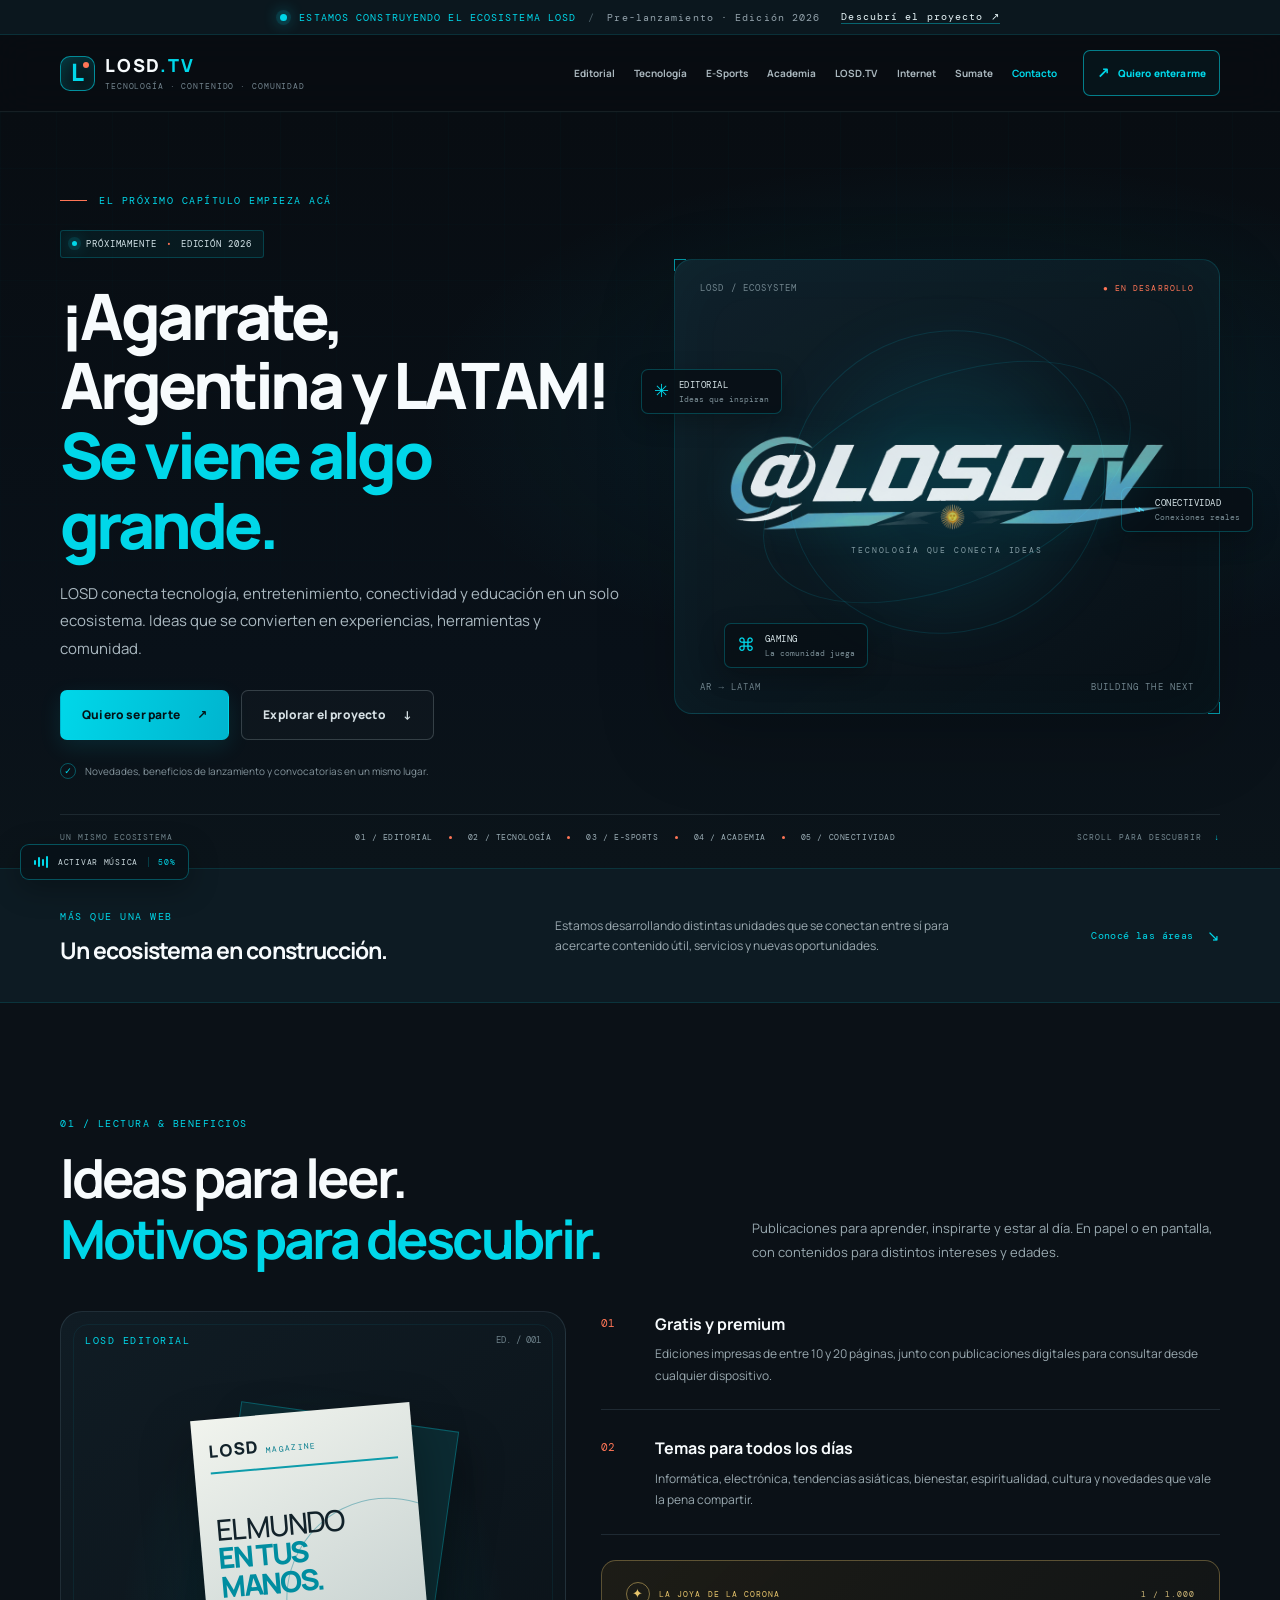
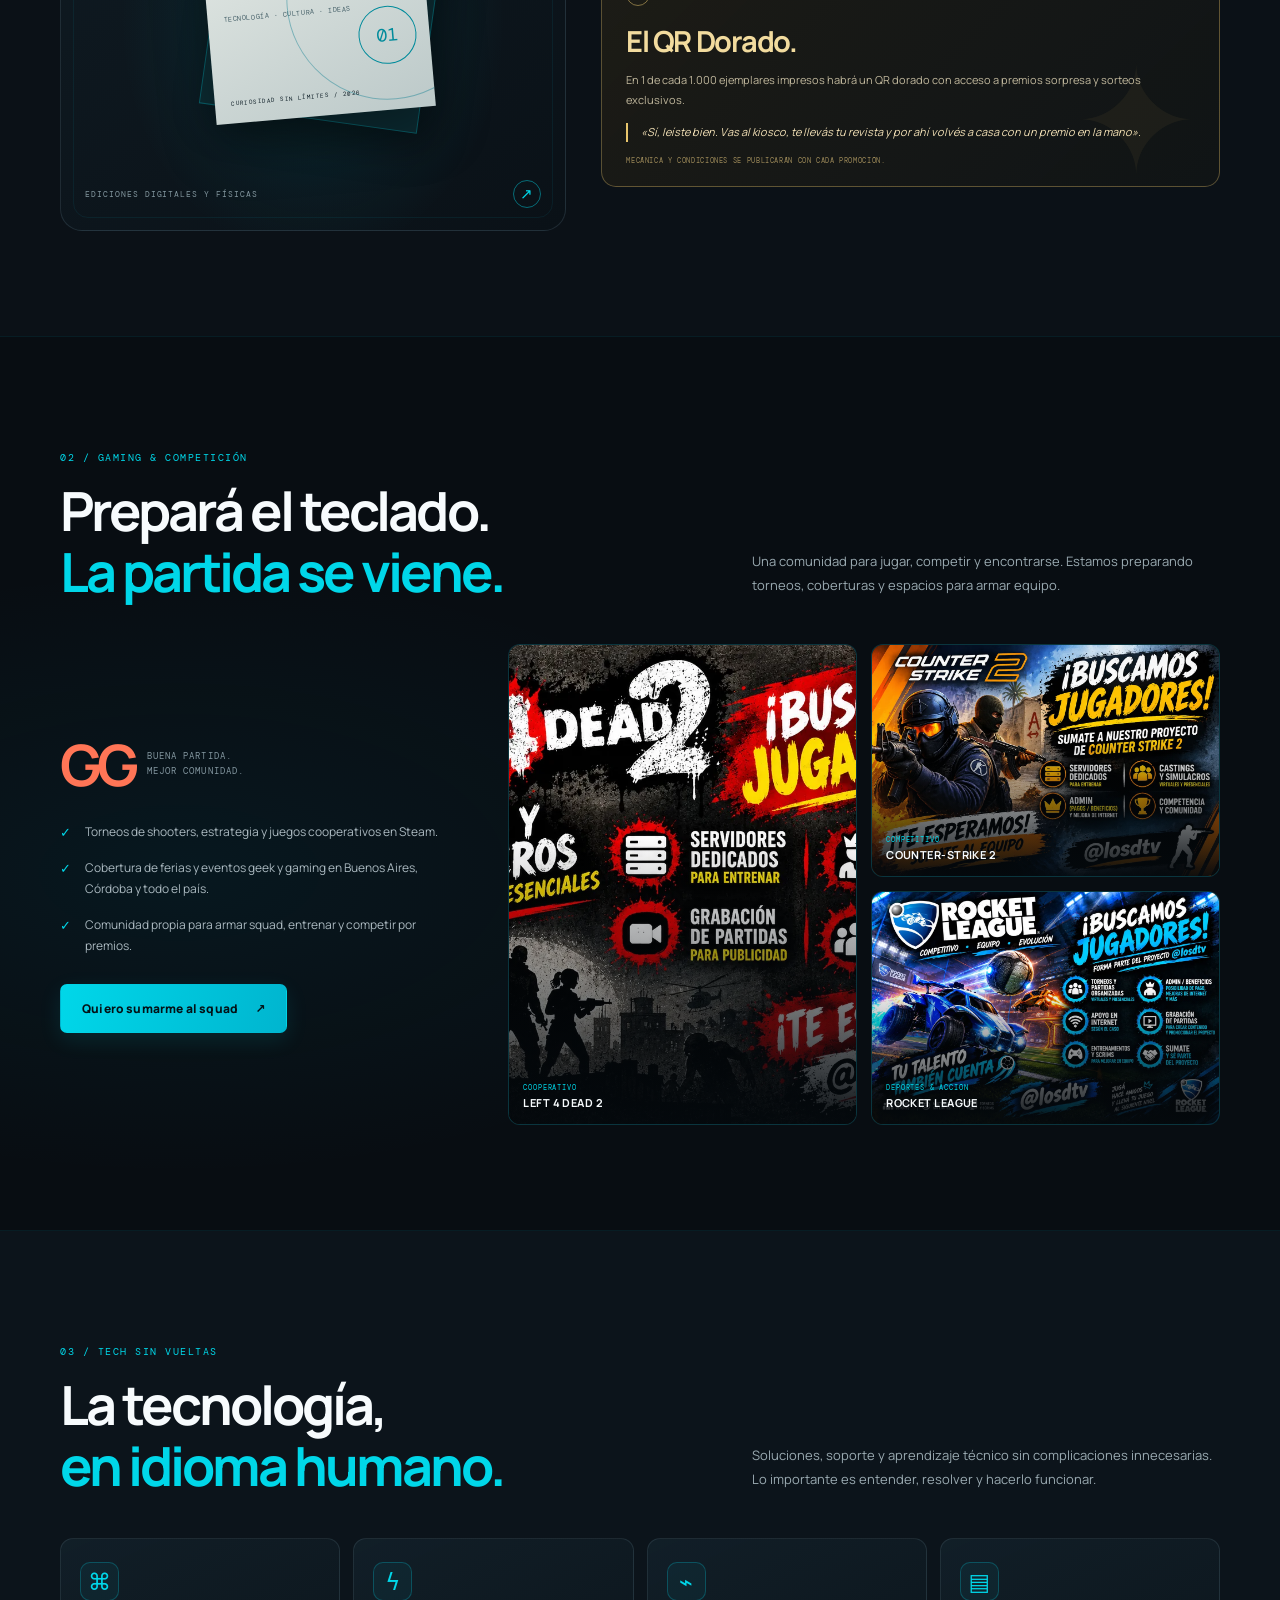
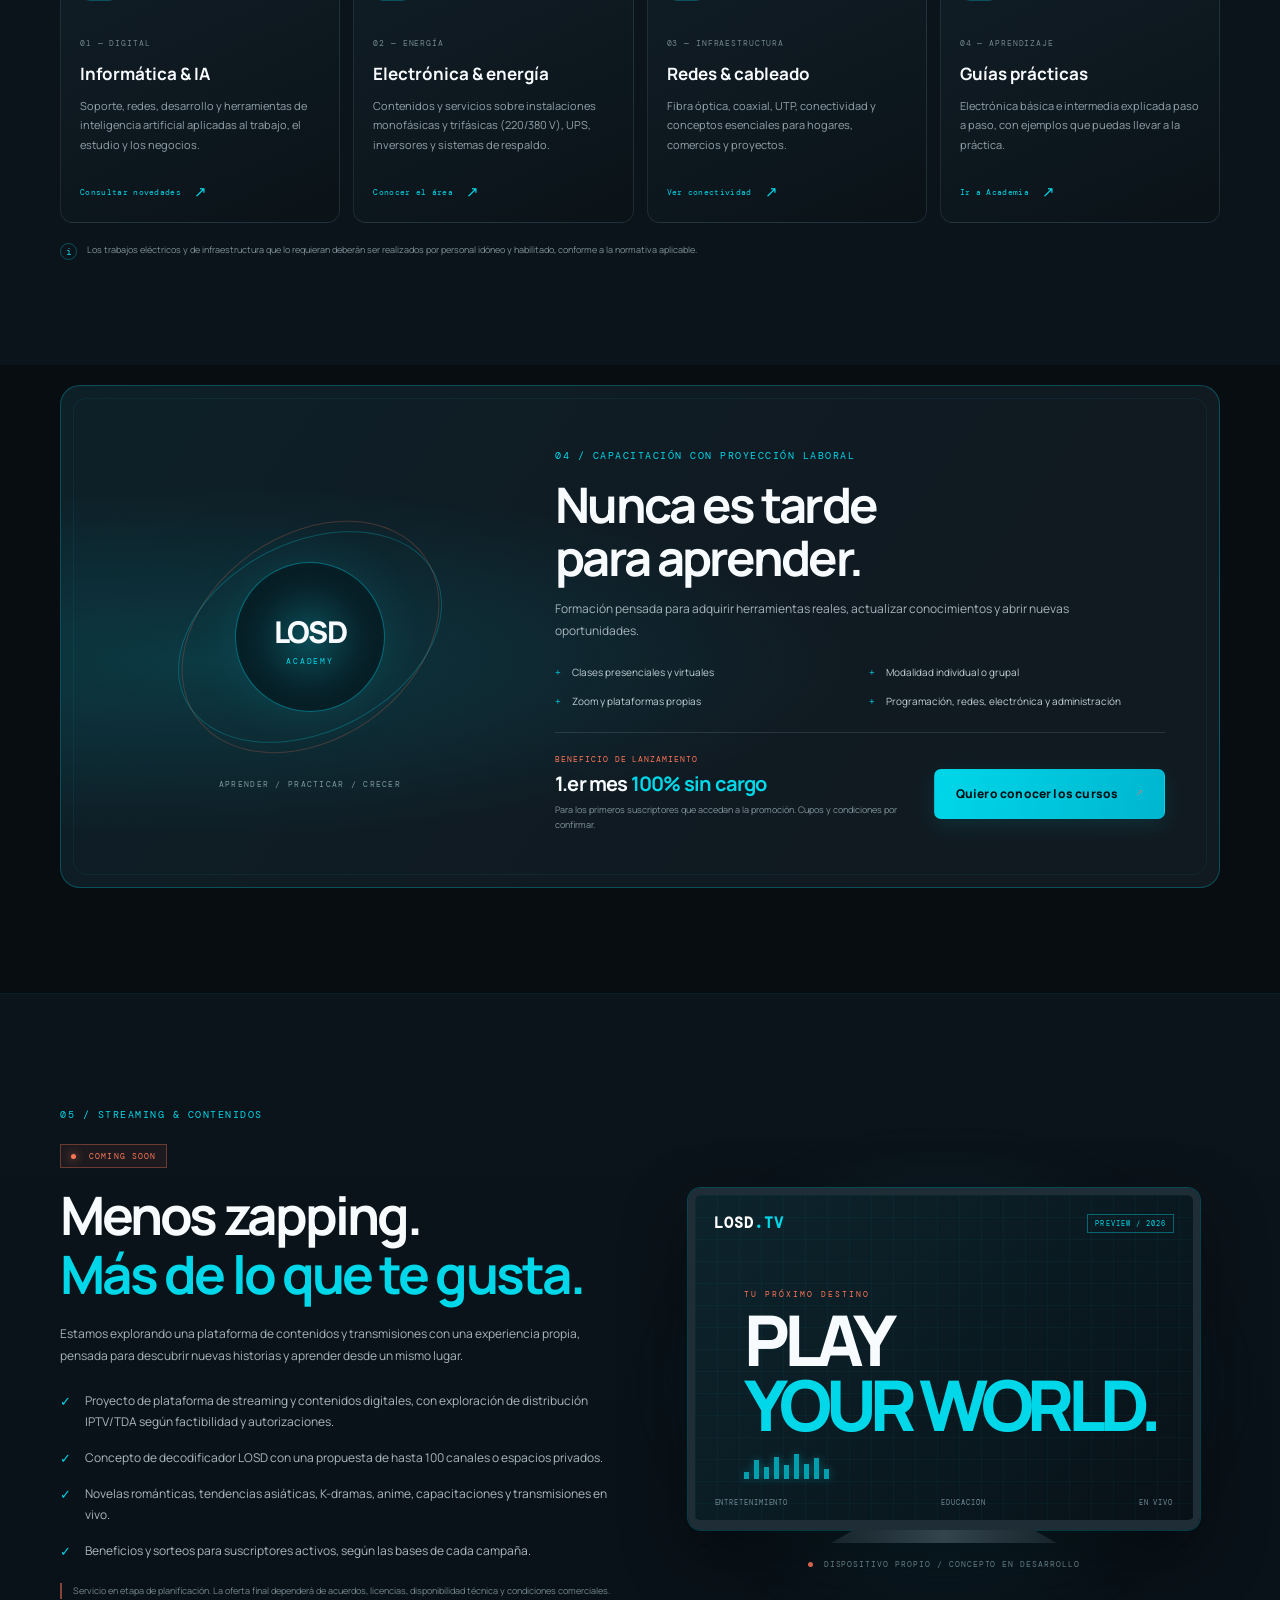
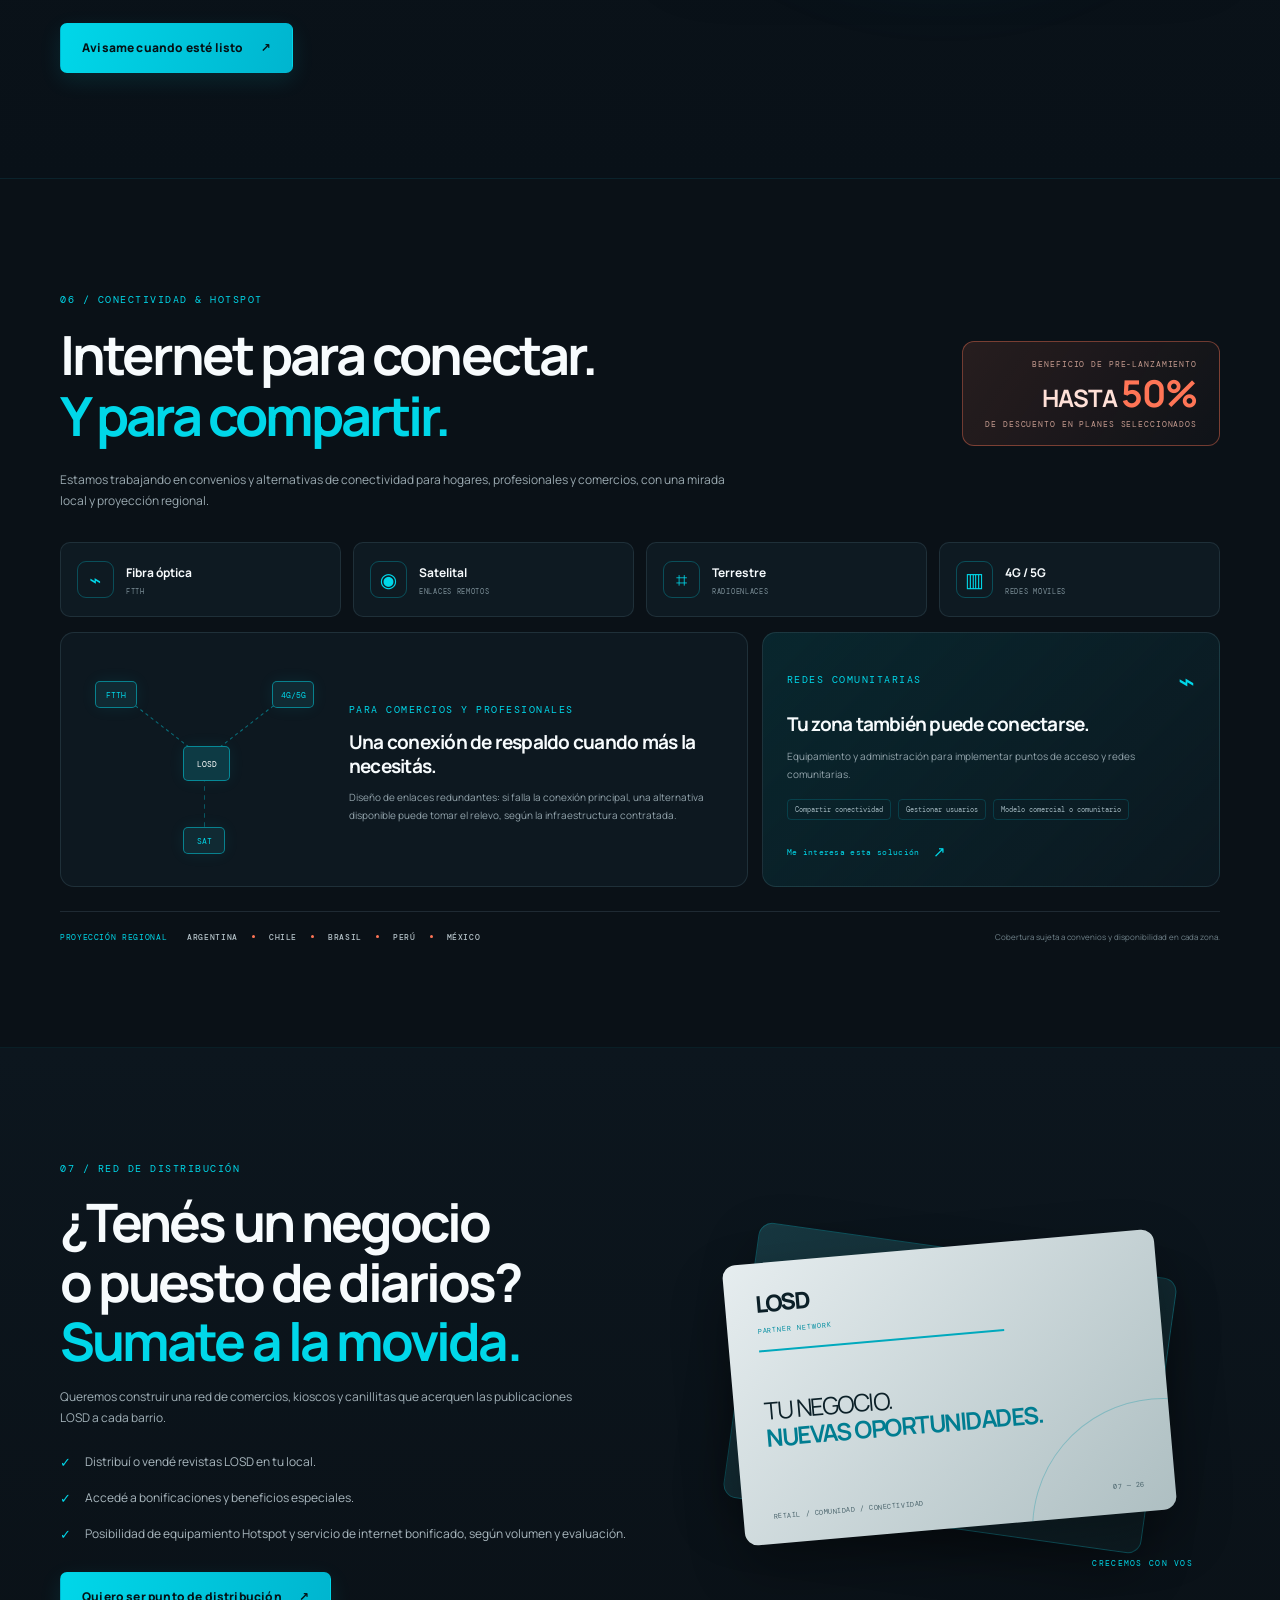
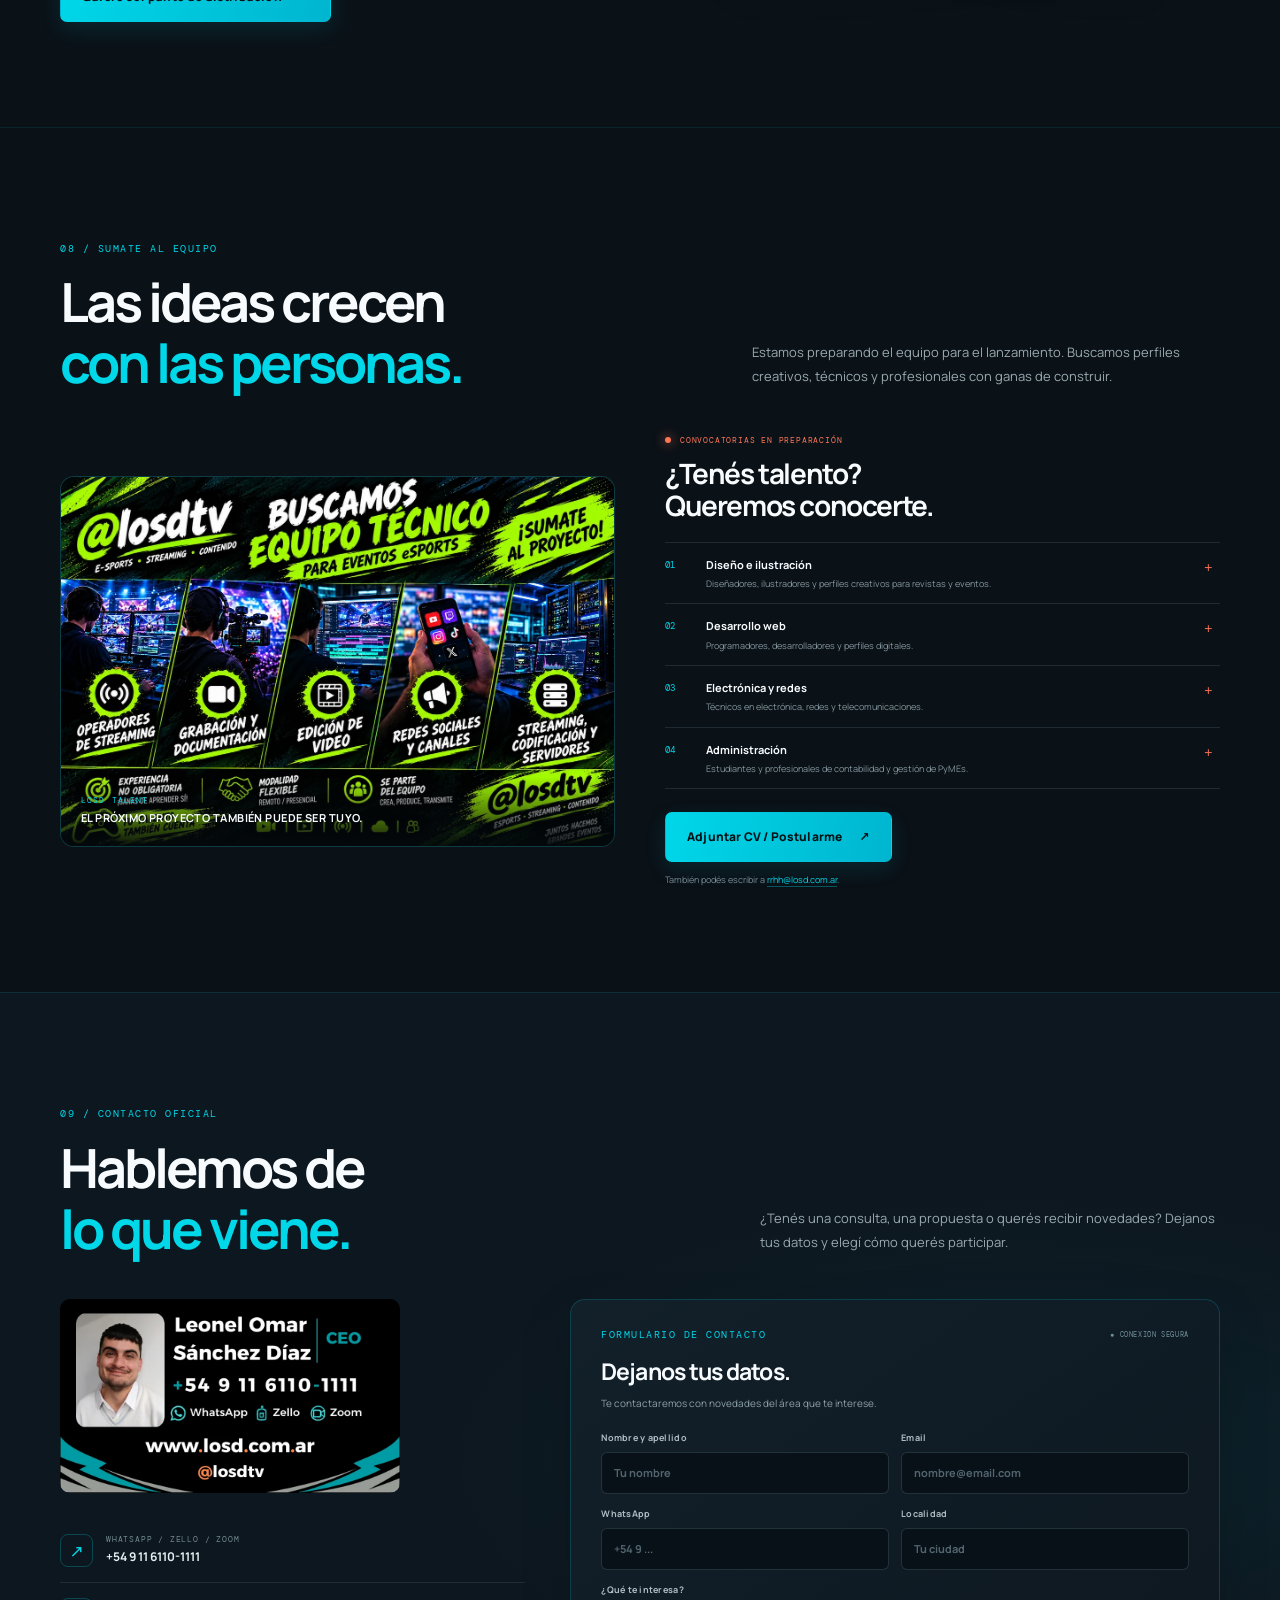
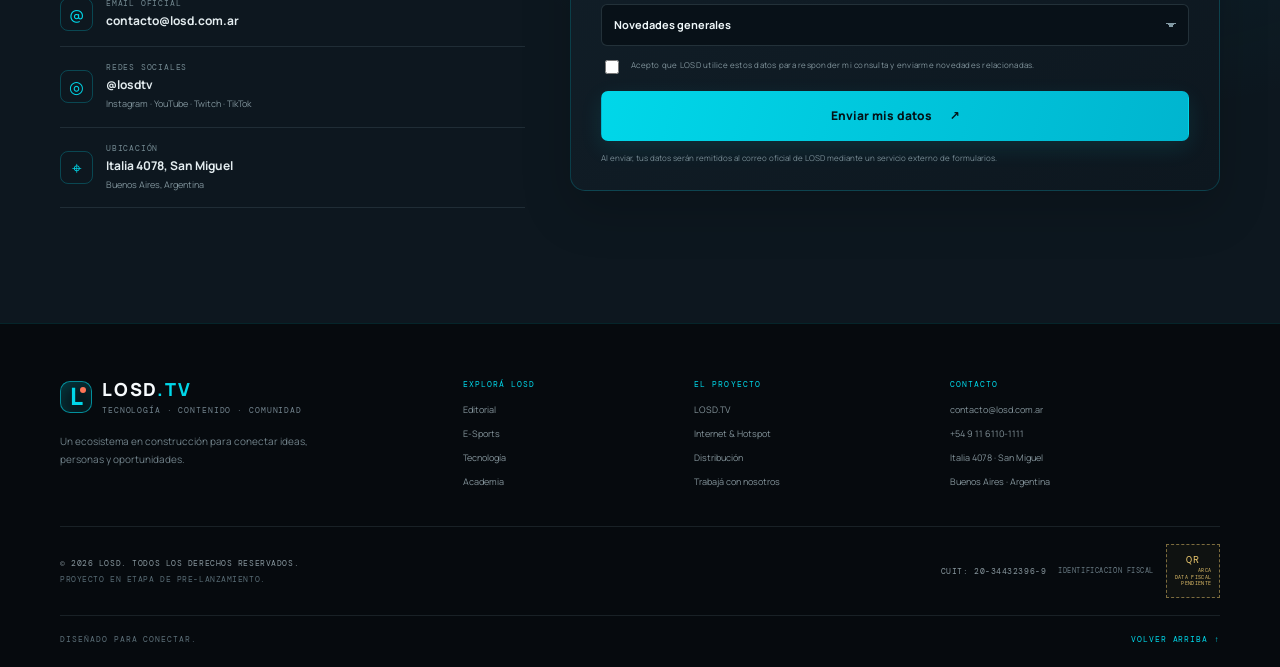
==== commit 5e4c70e1: "Add files via upload" ====
--- a/index.html
+++ b/index.html
@@ -1,915 +1,407 @@
-<!DOCTYPE html>
-<html lang="es">
+<!doctype html>
+<html lang="es-AR">
 <head>
-<meta charset="UTF-8">
-<meta name="viewport" content="width=device-width, initial-scale=1.0">
-<title>LOSD | Editorial, Tecnología, Entretenimiento e Internet</title>
-<meta name="description" content="LOSD: revistas gratis y pagas, tecnología, e-sports, entretenimiento, clases, canal LOSD.TV e internet con 50% de descuento.">
-<style>
-  :root{
-    --negro:#0a0c0e;
-    --carbon:#121518;
-    --carbon2:#1a1e22;
-    --turq:#14c3c3;
-    --turq-osc:#0b8f93;
-    --gris:#9aa3ab;
-    --perla:#cfd5db;
-    --blanco:#ffffff;
-    --coral:#ff7a4d;
-    --oro:#e8b84a;
-    --borde:rgba(207,213,219,.14);
-  }
-  *{box-sizing:border-box;margin:0;padding:0}
-  html{scroll-behavior:smooth}
-  body{
-    font-family:"Segoe UI",Roboto,Helvetica,Arial,sans-serif;
-    background:var(--negro);
-    color:#e6eaee;
-    line-height:1.6;
-    overflow-x:hidden;
-  }
-  a{color:var(--turq);text-decoration:none}
-  a:hover{color:var(--coral)}
-  img,svg{max-width:100%;display:block}
-
-  /* ---------- Marco de ondas (esquinas) ---------- */
-  .marco{position:fixed;inset:0;pointer-events:none;z-index:0;overflow:hidden}
-  .marco::before,.marco::after{
-    content:"";position:absolute;width:420px;height:420px;border-radius:50%;
-    border:1px solid rgba(20,195,195,.12);
-  }
-  .marco::before{top:-220px;left:-220px;box-shadow:0 0 0 60px rgba(20,195,195,.03),0 0 0 120px rgba(20,195,195,.02)}
-  .marco::after{bottom:-220px;right:-220px;box-shadow:0 0 0 60px rgba(20,195,195,.03),0 0 0 120px rgba(20,195,195,.02)}
-  main,header,footer,section{position:relative;z-index:1}
-
-  /* ---------- Header / Navegación ---------- */
-  header{
-    position:fixed;top:0;left:0;right:0;z-index:50;
-    background:rgba(10,12,14,.82);backdrop-filter:blur(10px);
-    border-bottom:1px solid var(--borde);
-  }
-  .nav{
-    max-width:1200px;margin:auto;padding:14px 22px;
-    display:flex;align-items:center;justify-content:space-between;gap:16px;
-  }
-  .logo{display:flex;align-items:center;gap:10px;color:var(--blanco);font-weight:800;letter-spacing:4px;font-size:22px}
-  .logo span{background:linear-gradient(135deg,#fff,#9aa3ab 60%,#cfd5db);-webkit-background-clip:text;color:transparent}
-  .menu{display:flex;gap:18px;flex-wrap:wrap;list-style:none}
-  .menu a{color:var(--perla);font-size:14px;letter-spacing:.5px}
-  .menu a:hover{color:var(--turq)}
-  .menu-btn{display:none;background:none;border:1px solid var(--borde);color:var(--blanco);padding:6px 12px;border-radius:6px;cursor:pointer}
-  @media(max-width:920px){
-    .menu{display:none;position:absolute;top:100%;left:0;right:0;background:var(--carbon);flex-direction:column;padding:16px 22px;gap:12px;border-bottom:1px solid var(--borde)}
-    .menu.open{display:flex}
-    .menu-btn{display:block}
-  }
-
-  /* ---------- Secciones genéricas ---------- */
-  .sec{padding:96px 22px}
-  .wrap{max-width:1200px;margin:auto}
-  .alt{background:linear-gradient(180deg,var(--carbon) 0%,var(--negro) 100%)}
-  .etiqueta{
-    display:inline-block;font-size:12px;letter-spacing:3px;text-transform:uppercase;
-    color:var(--turq);border:1px solid rgba(20,195,195,.35);padding:4px 12px;border-radius:999px;margin-bottom:14px;
-  }
-  h1,h2,h3{color:var(--blanco);line-height:1.2}
-  h2{font-size:clamp(28px,4vw,42px);letter-spacing:1px;margin-bottom:14px}
-  h2 .linea{display:block;width:70px;height:3px;background:linear-gradient(90deg,var(--turq),var(--coral));margin-top:14px;border-radius:2px}
-  h3{font-size:19px;margin-bottom:8px}
-  .lead{color:var(--gris);max-width:760px;font-size:17px;margin-bottom:38px}
-  .grid{display:grid;gap:20px;grid-template-columns:repeat(auto-fit,minmax(250px,1fr))}
-  .card{
-    background:linear-gradient(160deg,var(--carbon2),var(--carbon));
-    border:1px solid var(--borde);border-radius:14px;padding:26px;
-    transition:transform .25s,border-color .25s,box-shadow .25s;position:relative;overflow:hidden;
-  }
-  .card:hover{transform:translateY(-4px);border-color:rgba(20,195,195,.5);box-shadow:0 14px 40px rgba(20,195,195,.08)}
-  .card .ico{font-size:30px;margin-bottom:12px}
-  .card p{color:var(--gris);font-size:15px}
-  .btn{
-    display:inline-block;background:var(--turq);color:var(--negro);font-weight:700;
-    padding:12px 24px;border-radius:8px;border:none;cursor:pointer;font-size:15px;transition:background .2s,transform .2s;
-  }
-  .btn:hover{background:var(--coral);color:var(--blanco);transform:translateY(-2px)}
-  .btn.sec2{background:transparent;color:var(--perla);border:1px solid var(--borde)}
-  .btn.sec2:hover{border-color:var(--turq);color:var(--turq);background:transparent}
-  .badge{display:inline-block;font-size:11px;letter-spacing:1px;text-transform:uppercase;padding:3px 9px;border-radius:5px;background:rgba(255,122,77,.15);color:var(--coral);font-weight:700}
-  .badge.g{background:rgba(232,184,74,.15);color:var(--oro)}
-  .badge.t{background:rgba(20,195,195,.12);color:var(--turq)}
-
-  /* ---------- Hero ---------- */
-  .hero{min-height:100vh;display:flex;align-items:center;padding:140px 22px 80px;background:
-    radial-gradient(circle at 80% 20%,rgba(20,195,195,.12),transparent 40%),
-    radial-gradient(circle at 10% 90%,rgba(255,122,77,.08),transparent 35%),var(--negro)}
-  .hero .wrap{display:grid;grid-template-columns:1.1fr .9fr;gap:50px;align-items:center}
-  @media(max-width:900px){.hero .wrap{grid-template-columns:1fr;text-align:center}.hero .btns{justify-content:center}}
-  .hero h1{font-size:clamp(40px,7vw,80px);letter-spacing:6px;font-weight:900;margin-bottom:6px}
-  .hero h1 em{font-style:normal;background:linear-gradient(90deg,var(--turq),#7fe9e9);-webkit-background-clip:text;color:transparent}
-  .hero .sub{font-size:20px;color:var(--perla);letter-spacing:4px;text-transform:uppercase;margin-bottom:18px}
-  .hero p{color:var(--gris);font-size:17px;margin-bottom:26px;max-width:600px}
-  .hero .btns{display:flex;gap:12px;flex-wrap:wrap}
-  .hero .url{margin-top:24px;font-size:14px;color:var(--gris)}
-  .hero .url b{color:var(--coral);font-weight:600}
-  .emblema{
-    aspect-ratio:1/1;border-radius:24px;border:1px solid var(--borde);
-    background:linear-gradient(145deg,#1b2025,#0d0f11);display:flex;flex-direction:column;align-items:center;justify-content:center;
-    position:relative;overflow:hidden;box-shadow:0 30px 80px rgba(0,0,0,.6);
-  }
-  .emblema::before{content:"";position:absolute;inset:14px;border:1px solid rgba(20,195,195,.35);border-radius:18px}
-  .emblema .big{font-size:clamp(60px,10vw,110px);font-weight:900;letter-spacing:10px;background:linear-gradient(180deg,#fff,#9aa3ab);-webkit-background-clip:text;color:transparent}
-  .emblema .tag{color:var(--turq);letter-spacing:4px;font-size:13px;margin-top:6px}
-  .emblema .cuad{position:absolute;bottom:26px;font-size:13px;color:var(--gris);letter-spacing:2px}
-
-  /* ---------- Revistas ---------- */
-  .revista-box{display:grid;grid-template-columns:1fr 1fr;gap:20px}
-  @media(max-width:800px){.revista-box{grid-template-columns:1fr}}
-  .qr-dorado{
-    border:1px solid rgba(232,184,74,.5);border-radius:16px;padding:28px;
-    background:linear-gradient(145deg,rgba(232,184,74,.12),rgba(0,0,0,0) 60%);
-    display:flex;gap:22px;align-items:center;
-  }
-  .qr-dorado .qr{width:110px;height:110px;flex-shrink:0;background:linear-gradient(135deg,#f4d37a,#b8862b);padding:8px;border-radius:10px}
-  .qr-dorado .qr svg{width:100%;height:100%}
-  .qr-dorado h3{color:var(--oro)}
-  .tabla{width:100%;border-collapse:collapse;margin-top:20px;font-size:15px}
-  .tabla th,.tabla td{padding:12px 14px;border-bottom:1px solid var(--borde);text-align:left}
-  .tabla th{color:var(--turq);font-weight:600;letter-spacing:1px;font-size:13px;text-transform:uppercase}
-  .tabla td{color:var(--perla)}
-
-  /* ---------- Temas tabs ---------- */
-  .tabs{display:flex;gap:10px;flex-wrap:wrap;margin-bottom:30px}
-  .tab{background:var(--carbon2);color:var(--perla);border:1px solid var(--borde);padding:10px 18px;border-radius:999px;cursor:pointer;font-size:14px;transition:.2s}
-  .tab.act,.tab:hover{background:var(--turq);color:var(--negro);border-color:var(--turq);font-weight:700}
-  .panel{display:none}
-  .panel.act{display:block;animation:fade .4s}
-  @keyframes fade{from{opacity:0;transform:translateY(8px)}to{opacity:1;transform:none}}
-  .lista{list-style:none}
-  .lista li{padding:8px 0 8px 26px;position:relative;color:var(--perla);border-bottom:1px dashed var(--borde)}
-  .lista li::before{content:"";position:absolute;left:0;top:16px;width:10px;height:10px;border-radius:50%;background:var(--turq)}
-
-  /* ---------- E-sports ---------- */
-  .esports{background:
-    linear-gradient(120deg,rgba(20,195,195,.12),transparent 50%),
-    linear-gradient(300deg,rgba(255,122,77,.10),transparent 45%),var(--carbon)}
-  .scoreboard{display:grid;grid-template-columns:repeat(4,1fr);gap:14px;margin-top:30px}
-  @media(max-width:800px){.scoreboard{grid-template-columns:repeat(2,1fr)}}
-  .score{border:1px solid var(--borde);border-radius:12px;padding:20px;text-align:center;background:var(--negro)}
-  .score .n{font-size:34px;font-weight:900;color:var(--blanco)}
-  .score .n.c{color:var(--coral)}
-  .score .l{font-size:12px;letter-spacing:2px;color:var(--gris);text-transform:uppercase}
-  .genres{display:grid;grid-template-columns:repeat(auto-fit,minmax(220px,1fr));gap:16px;margin-top:24px}
-  .genre{padding:22px;border-radius:12px;border-left:4px solid var(--turq);background:var(--negro)}
-  .genre.coral{border-color:var(--coral)}
-  .genre.oro{border-color:var(--oro)}
-  .genre h3{font-size:17px}
-  .genre p{color:var(--gris);font-size:14px}
-
-  /* ---------- Entretenimiento / Eventos ---------- */
-  .timeline{display:grid;gap:14px}
-  .evento{display:grid;grid-template-columns:110px 1fr auto;gap:18px;align-items:center;padding:18px 22px;border:1px solid var(--borde);border-radius:12px;background:var(--carbon2)}
-  @media(max-width:680px){.evento{grid-template-columns:1fr}}
-  .evento .fecha{font-weight:800;color:var(--turq);font-size:18px}
-  .evento p{color:var(--gris);font-size:14px}
-
-  /* ---------- Clases ---------- */
-  .planes{display:grid;grid-template-columns:repeat(auto-fit,minmax(240px,1fr));gap:20px}
-  .plan{border:1px solid var(--borde);border-radius:16px;padding:30px;background:var(--carbon2);position:relative}
-  .plan.dest{border-color:var(--turq);box-shadow:0 0 40px rgba(20,195,195,.12)}
-  .plan .precio{font-size:28px;font-weight:800;color:var(--blanco);margin:10px 0}
-  .plan .precio small{font-size:14px;color:var(--gris);font-weight:400}
-  .plan ul{list-style:none;margin:14px 0 20px}
-  .plan li{padding:6px 0;color:var(--perla);font-size:15px}
-  .plan li::before{content:"✓ ";color:var(--turq);font-weight:700}
-
-  /* ---------- Canal LOSD.TV ---------- */
-  .tv{display:grid;grid-template-columns:1fr 1fr;gap:40px;align-items:center}
-  @media(max-width:860px){.tv{grid-template-columns:1fr}}
-  .box-tv{
-    aspect-ratio:16/10;border-radius:18px;background:#000;border:2px solid #222;
-    position:relative;overflow:hidden;box-shadow:0 30px 70px rgba(0,0,0,.6);
-    display:flex;align-items:center;justify-content:center;flex-direction:column;
-  }
-  .box-tv::before{content:"";position:absolute;inset:0;background:repeating-linear-gradient(0deg,rgba(255,255,255,.03) 0 2px,transparent 2px 4px)}
-  .box-tv .dot{position:absolute;top:16px;left:16px;display:flex;gap:6px;align-items:center;font-size:12px;letter-spacing:2px;color:var(--coral)}
-  .box-tv .dot i{width:8px;height:8px;border-radius:50%;background:var(--coral);animation:pulso 1.2s infinite}
-  @keyframes pulso{50%{opacity:.2}}
-  .box-tv .cs{font-size:clamp(36px,6vw,64px);font-weight:900;color:var(--blanco);letter-spacing:4px}
-  .box-tv .cs span{color:var(--turq)}
-  .box-tv .soon{margin-top:12px;color:var(--gris);letter-spacing:3px;font-size:13px}
-  .canales-stats{display:grid;grid-template-columns:repeat(2,1fr);gap:12px;margin:22px 0}
-  .canales-stats div{background:var(--carbon2);border:1px solid var(--borde);border-radius:10px;padding:14px}
-  .canales-stats b{display:block;color:var(--turq);font-size:22px}
-  .canales-stats span{font-size:13px;color:var(--gris)}
-
-  /* ---------- Internet ---------- */
-  .internet{background:linear-gradient(180deg,var(--negro),var(--carbon))}
-  .enlaces{display:grid;grid-template-columns:repeat(auto-fit,minmax(200px,1fr));gap:14px;margin:26px 0}
-  .enlace{padding:20px;border-radius:12px;background:var(--negro);border:1px solid var(--borde);text-align:center}
-  .enlace .ico{font-size:30px}
-  .enlace h3{font-size:16px;margin:8px 0 4px}
-  .enlace p{font-size:13px;color:var(--gris)}
-  .descuento{
-    background:linear-gradient(120deg,rgba(255,122,77,.15),rgba(20,195,195,.10));
-    border:1px solid rgba(255,122,77,.4);border-radius:16px;padding:30px;margin-top:20px;
-    display:flex;justify-content:space-between;align-items:center;flex-wrap:wrap;gap:20px;
-  }
-  .descuento .pct{font-size:clamp(50px,8vw,90px);font-weight:900;color:var(--coral);line-height:1}
-  .descuento p{color:var(--perla);max-width:520px}
-  .mapa{display:flex;gap:10px;flex-wrap:wrap;margin-top:18px}
-  .mapa span{padding:7px 14px;background:var(--carbon2);border:1px solid var(--borde);border-radius:999px;font-size:14px}
-  .mapa span.pr{border-color:var(--turq);color:var(--turq)}
-  .mapa span.pro{border-color:var(--coral);color:var(--coral)}
-
-  /* ---------- Comunitario / Comercios ---------- */
-  .pasos{counter-reset:p;display:grid;grid-template-columns:repeat(auto-fit,minmax(230px,1fr));gap:18px}
-  .paso{counter-increment:p;padding:26px;border-radius:14px;background:var(--carbon2);border:1px solid var(--borde);position:relative}
-  .paso::before{content:counter(p,decimal-leading-zero);font-size:40px;font-weight:900;color:rgba(20,195,195,.25);position:absolute;top:10px;right:16px}
-  .paso h3{font-size:17px}
-  .paso p{color:var(--gris);font-size:14px}
-
-  /* ---------- Empleos (buscador) ---------- */
-  .buscador{display:grid;grid-template-columns:2fr 1fr auto;gap:12px;margin-bottom:24px}
-  @media(max-width:760px){.buscador{grid-template-columns:1fr}}
-  input,select,textarea{
-    width:100%;padding:13px 16px;border-radius:10px;background:var(--negro);
-    border:1px solid var(--borde);color:var(--blanco);font:inherit;font-size:15px;
-  }
-  input:focus,select:focus,textarea:focus{outline:none;border-color:var(--turq)}
-  .jobs{display:grid;gap:14px}
-  .job{display:grid;grid-template-columns:1fr auto;gap:14px;align-items:center;padding:22px;border-radius:12px;background:var(--carbon2);border:1px solid var(--borde)}
-  @media(max-width:680px){.job{grid-template-columns:1fr}}
-  .job h3{margin-bottom:4px}
-  .job p{color:var(--gris);font-size:14px}
-  .job .tags{display:flex;gap:6px;flex-wrap:wrap;margin-top:8px}
-  .urgente{color:var(--coral);font-weight:700;font-size:13px;letter-spacing:1px}
-  .vacio{display:none;color:var(--gris);padding:20px;text-align:center}
-  .form-cv{margin-top:34px;padding:30px;border-radius:16px;background:var(--carbon2);border:1px solid var(--borde)}
-  .form-cv .fila{display:grid;grid-template-columns:1fr 1fr;gap:14px;margin-bottom:14px}
-  @media(max-width:680px){.form-cv .fila{grid-template-columns:1fr}}
-  .form-cv label{font-size:13px;color:var(--gris);display:block;margin-bottom:6px}
-  .form-cv textarea{min-height:90px}
-  .aviso{margin-top:12px;color:var(--turq);font-size:14px;display:none}
-
-  /* ---------- Suscripción ---------- */
-  .suscri{display:flex;gap:10px;flex-wrap:wrap;margin-top:20px}
-  .suscri input{flex:1;min-width:220px}
-
-  /* ---------- Proximamente ---------- */
-  .futuro{background:
-    radial-gradient(circle at 50% 0%,rgba(255,122,77,.12),transparent 50%),var(--negro)}
-  .futuro .card h3{color:var(--blanco)}
-  .countdown-ttl{font-size:13px;letter-spacing:3px;color:var(--gris);text-transform:uppercase}
-
-  /* ---------- Contacto / Footer ---------- */
-  .contacto{display:grid;grid-template-columns:1fr 1fr;gap:30px}
-  @media(max-width:760px){.contacto{grid-template-columns:1fr}}
-  .dato{display:flex;gap:14px;align-items:flex-start;margin-bottom:18px}
-  .dato .ico{font-size:24px}
-  .dato b{color:var(--blanco);display:block}
-  .dato span{color:var(--gris);font-size:15px}
-  .dato .fono{color:var(--turq);font-weight:700}
-  footer{border-top:1px solid var(--borde);padding:40px 22px;background:#060708}
-  footer .wrap{display:flex;justify-content:space-between;align-items:center;flex-wrap:wrap;gap:16px}
-  footer p{color:var(--gris);font-size:13px}
-  footer .redes a{margin-left:14px;color:var(--coral);font-weight:600}
-
-  /* ---------- Modal ---------- */
-  .modal{position:fixed;inset:0;background:rgba(0,0,0,.75);display:none;align-items:center;justify-content:center;z-index:100;padding:20px}
-  .modal.open{display:flex}
-  .modal .caja{max-width:460px;width:100%;background:var(--carbon);border:1px solid var(--turq);border-radius:16px;padding:30px;text-align:center}
-  .modal h3{font-size:22px;margin-bottom:10px}
-  .modal p{color:var(--gris);margin-bottom:18px}
-
-  .reveal{opacity:0;transform:translateY(20px);transition:opacity .6s,transform .6s}
-  .reveal.vis{opacity:1;transform:none}
-</style>
+  <meta charset="utf-8">
+  <meta name="viewport" content="width=device-width, initial-scale=1">
+  <meta name="theme-color" content="#080d12">
+  <meta name="description" content="LOSD reúne editorial, tecnología, e-sports, academia, streaming y conectividad. Conocé el ecosistema que estamos preparando para Argentina y LATAM.">
+  <meta name="robots" content="index,follow">
+  <meta property="og:type" content="website">
+  <meta property="og:locale" content="es_AR">
+  <meta property="og:site_name" content="LOSD">
+  <meta property="og:title" content="LOSD — Un ecosistema. Mil formas de conectar.">
+  <meta property="og:description" content="Tecnología, entretenimiento, conectividad y educación. Muy pronto.">
+  <meta property="og:image" content="https://losd.com.ar/assets/img/og-losd.jpg">
+  <meta name="twitter:card" content="summary_large_image">
+  <title>LOSD — Tecnología, entretenimiento y conectividad</title>
+  <link rel="icon" type="image/svg+xml" href="assets/img/favicon.svg">
+  <link rel="preconnect" href="https://formsubmit.co">
+  <link rel="stylesheet" href="styles.css">
 </head>
 <body>
-<div class="marco"></div>
-
-<header>
-  <nav class="nav">
-    <a href="#inicio" class="logo" aria-label="LOSD inicio">
-      <svg width="34" height="34" viewBox="0 0 40 40" aria-hidden="true">
-        <defs><linearGradient id="g1" x1="0" x2="1" y1="0" y2="1"><stop offset="0" stop-color="#fff"/><stop offset="1" stop-color="#9aa3ab"/></linearGradient></defs>
-        <path d="M20 4 L22 20 L20 36 L18 20 Z" fill="url(#g1)"/>
-        <path d="M20 4 L34 12 L22 20 Z" fill="#14c3c3" opacity=".9"/>
-        <circle cx="20" cy="20" r="3" fill="#ff7a4d"/>
-      </svg>
-      <span>LOSD</span>
-    </a>
-    <button class="menu-btn" id="menuBtn" aria-label="Menú">☰ Menú</button>
-    <ul class="menu" id="menu">
-      <li><a href="#editorial">Editorial</a></li>
-      <li><a href="#esports">E-Sports</a></li>
-      <li><a href="#eventos">Eventos</a></li>
-      <li><a href="#clases">Clases</a></li>
-      <li><a href="#tv">LOSD.TV</a></li>
-      <li><a href="#internet">Internet</a></li>
-      <li><a href="#comercios">Comercios</a></li>
-      <li><a href="#empleo">Trabajá con nosotros</a></li>
-      <li><a href="#contacto">Contacto</a></li>
-    </ul>
-  </nav>
-</header>
-
-<main>
-
-<!-- ============ INICIO ============ -->
-<section id="inicio" class="hero">
-  <div class="wrap">
-    <div class="reveal vis">
-      <span class="etiqueta">Editorial · Tecnología · Entretenimiento</span>
-      <h1>L<em>O</em>SD</h1>
-      <div class="sub">Conocimiento para todos</div>
-      <p>Revistas gratis y pagas, tecnología, deportes electrónicos, entretenimiento, bienestar, clases y conectividad. Todo en un solo lugar, pensado para la gente real.</p>
-      <div class="btns">
-        <a href="#editorial" class="btn">Explorar revistas</a>
-        <a href="#internet" class="btn sec2">Internet con 50% OFF</a>
-      </div>
-      <div class="url">Visitanos en <b>www.losd.com</b>.ar</div>
+  <a class="skip-link" href="#contenido">Saltar al contenido</a>
+
+  <div class="announcement-bar">
+    <span class="pulse-dot" aria-hidden="true"></span>
+    <span>ESTAMOS CONSTRUYENDO EL ECOSISTEMA LOSD</span>
+    <span class="announcement-divider">/</span>
+    <span class="announcement-muted">Pre-lanzamiento · Edición 2026</span>
+    <a href="#ecosistema">Descubrí el proyecto <span aria-hidden="true">↗</span></a>
+  </div>
+
+  <header class="site-header" id="inicio">
+    <div class="container header-inner">
+      <a class="brand" href="#inicio" aria-label="LOSD, volver al inicio">
+        <span class="brand-symbol" aria-hidden="true"><span>L</span><i></i></span>
+        <span class="brand-word">LOSD<span>.TV</span><small>TECNOLOGÍA · CONTENIDO · COMUNIDAD</small></span>
+      </a>
+      <button class="nav-toggle" id="navToggle" aria-expanded="false" aria-controls="mainNav" aria-label="Abrir menú">
+        <span></span><span></span><span></span>
+      </button>
+      <nav class="main-nav" id="mainNav" aria-label="Navegación principal">
+        <a href="#editorial">Editorial</a>
+        <a href="#tecnologia">Tecnología</a>
+        <a href="#esports">E-Sports</a>
+        <a href="#academia">Academia</a>
+        <a href="#losdtv">LOSD.TV</a>
+        <a href="#internet">Internet</a>
+        <a href="#sumate">Sumate</a>
+        <a href="#contacto">Contacto</a>
+      </nav>
+      <button class="button button-small button-outline header-cta" data-open-subscribe>
+        <span class="button-icon" aria-hidden="true">↗</span> Quiero enterarme
+      </button>
     </div>
-    <div class="emblema reveal vis" aria-hidden="true">
-      <svg width="90" height="90" viewBox="0 0 40 40" style="margin-bottom:8px">
-        <defs><linearGradient id="g2" x1="0" x2="1" y1="0" y2="1"><stop offset="0" stop-color="#fff"/><stop offset="1" stop-color="#9aa3ab"/></linearGradient></defs>
-        <path d="M20 4 L22 20 L20 36 L18 20 Z" fill="url(#g2)"/>
-        <path d="M20 4 L34 12 L22 20 Z" fill="#14c3c3" opacity=".9"/>
-        <path d="M20 4 L6 12 L18 20 Z" fill="#9aa3ab" opacity=".7"/>
-        <circle cx="20" cy="20" r="3" fill="#ff7a4d"/>
-      </svg>
-      <div class="big">LOSD</div>
-      <div class="tag">TELECOMUNICACIONES · ENERGÍAS RENOVABLES</div>
-      <div class="cuad">CEO · EDITORIAL</div>
+  </header>
+
+  <main id="contenido">
+    <!-- HERO -->
+    <section class="hero-section">
+      <div class="hero-grid-lines" aria-hidden="true"></div>
+      <div class="container hero-layout">
+        <div class="hero-copy reveal">
+          <div class="eyebrow"><span class="eyebrow-line"></span> EL PRÓXIMO CAPÍTULO EMPIEZA ACÁ</div>
+          <div class="hero-status"><span class="status-dot"></span> PRÓXIMAMENTE <b>·</b> EDICIÓN 2026</div>
+          <h1>¡Agarrate, Argentina y LATAM!<br><em>Se viene algo grande.</em></h1>
+          <p class="hero-lead">LOSD conecta tecnología, entretenimiento, conectividad y educación en un solo ecosistema. Ideas que se convierten en experiencias, herramientas y comunidad.</p>
+          <div class="hero-actions">
+            <button class="button button-primary" data-open-subscribe>Quiero ser parte <span aria-hidden="true">↗</span></button>
+            <a class="button button-ghost" href="#ecosistema">Explorar el proyecto <span aria-hidden="true">↓</span></a>
+          </div>
+          <div class="hero-footnote"><span class="tiny-check">✓</span> Novedades, beneficios de lanzamiento y convocatorias en un mismo lugar.</div>
+        </div>
+
+        <div class="hero-visual reveal reveal-delay" aria-label="Identidad visual LOSD">
+          <div class="visual-orbit orbit-one"></div>
+          <div class="visual-orbit orbit-two"></div>
+          <div class="visual-glow"></div>
+          <div class="visual-topline"><span>LOSD / ECOSYSTEM</span><span class="live-indicator">● EN DESARROLLO</span></div>
+          <div class="logo-stage">
+            <div class="logo-stage-halo"></div>
+            <img class="logo-stage-logo" src="assets/img/losd-logo-light.webp" alt="Logo LOSD TV">
+            <div class="logo-stage-caption">TECNOLOGÍA QUE CONECTA IDEAS</div>
+          </div>
+          <div class="visual-bottomline"><span>AR <b>→</b> LATAM</span><span>BUILDING THE NEXT</span></div>
+          <div class="floating-chip chip-editorial"><span class="chip-icon">✳</span><span>EDITORIAL<small>Ideas que inspiran</small></span></div>
+          <div class="floating-chip chip-connect"><span class="chip-icon">⌁</span><span>CONECTIVIDAD<small>Conexiones reales</small></span></div>
+          <div class="floating-chip chip-gaming"><span class="chip-icon">⌘</span><span>GAMING<small>La comunidad juega</small></span></div>
+        </div>
+      </div>
+      <div class="container hero-bottom">
+        <div class="hero-bottom-label">UN MISMO ECOSISTEMA</div>
+        <div class="hero-categories"><span>01 / EDITORIAL</span><i></i><span>02 / TECNOLOGÍA</span><i></i><span>03 / E-SPORTS</span><i></i><span>04 / ACADEMIA</span><i></i><span>05 / CONECTIVIDAD</span></div>
+        <div class="hero-scroll">SCROLL PARA DESCUBRIR <span>↓</span></div>
+      </div>
+    </section>
+
+    <!-- ECOSYSTEM OVERVIEW -->
+    <section class="ecosystem-strip" id="ecosistema">
+      <div class="container ecosystem-inner">
+        <div><span class="section-kicker">MÁS QUE UNA WEB</span><h2>Un ecosistema en construcción.</h2></div>
+        <p>Estamos desarrollando distintas unidades que se conectan entre sí para acercarte contenido útil, servicios y nuevas oportunidades.</p>
+        <a class="text-link" href="#editorial">Conocé las áreas <span>↘</span></a>
+      </div>
+    </section>
+
+    <!-- EDITORIAL -->
+    <section class="section editorial-section" id="editorial">
+      <div class="container">
+        <div class="section-heading reveal">
+          <div><span class="section-kicker">01 / LECTURA &amp; BENEFICIOS</span><h2>Ideas para leer.<br><em>Motivos para descubrir.</em></h2></div>
+          <p>Publicaciones para aprender, inspirarte y estar al día. En papel o en pantalla, con contenidos para distintos intereses y edades.</p>
+        </div>
+        <div class="editorial-grid">
+          <article class="editorial-main-card reveal">
+            <div class="editorial-card-top"><span class="mini-label">LOSD EDITORIAL</span><span class="card-index">ED. / 001</span></div>
+            <div class="magazine-art" aria-hidden="true">
+              <div class="magazine-back"></div><div class="magazine-front">
+                <div class="magazine-brand">LOSD<span> MAGAZINE</span></div>
+                <div class="magazine-rule"></div>
+                <div class="magazine-headline">EL MUNDO<br><strong>EN TUS MANOS.</strong></div>
+                <div class="magazine-sub">TECNOLOGÍA · CULTURA · IDEAS</div>
+                <div class="magazine-circle">01</div>
+                <div class="magazine-footer">CURIOSIDAD SIN LÍMITES / 2026</div>
+              </div>
+            </div>
+            <div class="editorial-card-bottom"><span>EDICIONES DIGITALES Y FÍSICAS</span><span class="arrow-round">↗</span></div>
+          </article>
+          <div class="editorial-info reveal reveal-delay">
+            <div class="info-row"><span class="info-number">01</span><div><h3>Gratis y premium</h3><p>Ediciones impresas de entre 10 y 20 páginas, junto con publicaciones digitales para consultar desde cualquier dispositivo.</p></div></div>
+            <div class="info-row"><span class="info-number">02</span><div><h3>Temas para todos los días</h3><p>Informática, electrónica, tendencias asiáticas, bienestar, espiritualidad, cultura y novedades que vale la pena compartir.</p></div></div>
+            <div class="gold-feature">
+              <div class="gold-feature-head"><span class="gold-badge">✦</span><span>LA JOYA DE LA CORONA</span><span class="gold-odds">1 / 1.000</span></div>
+              <h3>El QR Dorado.</h3>
+              <p>En 1 de cada 1.000 ejemplares impresos habrá un QR dorado con acceso a premios sorpresa y sorteos exclusivos.</p>
+              <blockquote>«Sí, leíste bien. Vas al kiosco, te llevás tu revista y por ahí volvés a casa con un premio en la mano».</blockquote>
+              <span class="gold-foot">MECÁNICA Y CONDICIONES SE PUBLICARÁN CON CADA PROMOCIÓN.</span>
+            </div>
+          </div>
+        </div>
+      </div>
+    </section>
+
+    <!-- ESPORTS -->
+    <section class="section esports-section" id="esports">
+      <div class="container">
+        <div class="section-heading section-heading-light reveal">
+          <div><span class="section-kicker">02 / GAMING &amp; COMPETICIÓN</span><h2>Prepará el teclado.<br><em>La partida se viene.</em></h2></div>
+          <p>Una comunidad para jugar, competir y encontrarse. Estamos preparando torneos, coberturas y espacios para armar equipo.</p>
+        </div>
+        <div class="esports-layout">
+          <div class="esports-copy reveal">
+            <div class="esports-stat"><strong>GG</strong><span>BUENA PARTIDA.<br>MEJOR COMUNIDAD.</span></div>
+            <ul class="check-list check-list-cyan">
+              <li>Torneos de shooters, estrategia y juegos cooperativos en Steam.</li>
+              <li>Cobertura de ferias y eventos geek y gaming en Buenos Aires, Córdoba y todo el país.</li>
+              <li>Comunidad propia para armar squad, entrenar y competir por premios.</li>
+            </ul>
+            <button class="button button-primary" data-open-subscribe data-interest="E-Sports y comunidad">Quiero sumarme al squad <span>↗</span></button>
+          </div>
+          <div class="game-gallery reveal reveal-delay">
+            <figure class="game-poster game-poster-large"><img src="assets/img/esports-l4d2.webp" alt="Póster de convocatoria para jugadores de Left 4 Dead 2" loading="lazy"><figcaption><span>COOPERATIVO</span><b>LEFT 4 DEAD 2</b></figcaption></figure>
+            <figure class="game-poster"><img src="assets/img/esports-cs2.webp" alt="Póster de convocatoria para jugadores de Counter-Strike 2" loading="lazy"><figcaption><span>COMPETITIVO</span><b>COUNTER-STRIKE 2</b></figcaption></figure>
+            <figure class="game-poster"><img src="assets/img/esports-rocketleague.webp" alt="Póster de convocatoria para Rocket League" loading="lazy"><figcaption><span>DEPORTES &amp; ACCIÓN</span><b>ROCKET LEAGUE</b></figcaption></figure>
+          </div>
+        </div>
+      </div>
+    </section>
+
+    <!-- TECH -->
+    <section class="section tech-section" id="tecnologia">
+      <div class="container">
+        <div class="section-heading reveal">
+          <div><span class="section-kicker">03 / TECH SIN VUELTAS</span><h2>La tecnología,<br><em>en idioma humano.</em></h2></div>
+          <p>Soluciones, soporte y aprendizaje técnico sin complicaciones innecesarias. Lo importante es entender, resolver y hacerlo funcionar.</p>
+        </div>
+        <div class="tech-grid">
+          <article class="tech-card reveal"><div class="tech-icon">⌘</div><span class="tech-card-index">01 — DIGITAL</span><h3>Informática &amp; IA</h3><p>Soporte, redes, desarrollo y herramientas de inteligencia artificial aplicadas al trabajo, el estudio y los negocios.</p><a href="#contacto" class="text-link">Consultar novedades <span>↗</span></a></article>
+          <article class="tech-card reveal reveal-delay"><div class="tech-icon">ϟ</div><span class="tech-card-index">02 — ENERGÍA</span><h3>Electrónica &amp; energía</h3><p>Contenidos y servicios sobre instalaciones monofásicas y trifásicas (220/380 V), UPS, inversores y sistemas de respaldo.</p><a href="#contacto" class="text-link">Conocer el área <span>↗</span></a></article>
+          <article class="tech-card reveal"><div class="tech-icon">⌁</div><span class="tech-card-index">03 — INFRAESTRUCTURA</span><h3>Redes &amp; cableado</h3><p>Fibra óptica, coaxial, UTP, conectividad y conceptos esenciales para hogares, comercios y proyectos.</p><a href="#internet" class="text-link">Ver conectividad <span>↗</span></a></article>
+          <article class="tech-card reveal reveal-delay"><div class="tech-icon">▤</div><span class="tech-card-index">04 — APRENDIZAJE</span><h3>Guías prácticas</h3><p>Electrónica básica e intermedia explicada paso a paso, con ejemplos que puedas llevar a la práctica.</p><a href="#academia" class="text-link">Ir a Academia <span>↗</span></a></article>
+        </div>
+        <div class="tech-note"><span class="note-symbol">i</span><p>Los trabajos eléctricos y de infraestructura que lo requieran deberán ser realizados por personal idóneo y habilitado, conforme a la normativa aplicable.</p></div>
+      </div>
+    </section>
+
+    <!-- ACADEMY -->
+    <section class="section academy-section" id="academia">
+      <div class="container">
+        <div class="academy-panel reveal">
+          <div class="academy-graphic" aria-hidden="true"><div class="academy-ring ring-a"></div><div class="academy-ring ring-b"></div><div class="academy-core">LOSD<span>ACADEMY</span></div><div class="academy-orbit-label">APRENDER / PRACTICAR / CRECER</div></div>
+          <div class="academy-copy">
+            <span class="section-kicker">04 / CAPACITACIÓN CON PROYECCIÓN LABORAL</span>
+            <h2>Nunca es tarde<br>para aprender.</h2>
+            <p>Formación pensada para adquirir herramientas reales, actualizar conocimientos y abrir nuevas oportunidades.</p>
+            <div class="academy-points"><span>Clases presenciales y virtuales</span><span>Modalidad individual o grupal</span><span>Zoom y plataformas propias</span><span>Programación, redes, electrónica y administración</span></div>
+            <div class="academy-offer"><div><small>BENEFICIO DE LANZAMIENTO</small><strong>1.er mes <em>100% sin cargo</em></strong><span>Para los primeros suscriptores que accedan a la promoción. Cupos y condiciones por confirmar.</span></div><button class="button button-primary" data-open-subscribe data-interest="Academia LOSD">Quiero conocer los cursos <span>↗</span></button></div>
+          </div>
+        </div>
+      </div>
+    </section>
+
+    <!-- LOSD TV -->
+    <section class="section tv-section" id="losdtv">
+      <div class="container tv-layout">
+        <div class="tv-copy reveal">
+          <span class="section-kicker">05 / STREAMING &amp; CONTENIDOS</span>
+          <div class="coming-badge"><span></span> COMING SOON</div>
+          <h2>Menos zapping.<br><em>Más de lo que te gusta.</em></h2>
+          <p>Estamos explorando una plataforma de contenidos y transmisiones con una experiencia propia, pensada para descubrir nuevas historias y aprender desde un mismo lugar.</p>
+          <ul class="check-list">
+            <li>Proyecto de plataforma de streaming y contenidos digitales, con exploración de distribución IPTV/TDA según factibilidad y autorizaciones.</li>
+            <li>Concepto de decodificador LOSD con una propuesta de hasta 100 canales o espacios privados.</li>
+            <li>Novelas románticas, tendencias asiáticas, K-dramas, anime, capacitaciones y transmisiones en vivo.</li>
+            <li>Beneficios y sorteos para suscriptores activos, según las bases de cada campaña.</li>
+          </ul>
+          <p class="fine-print">Servicio en etapa de planificación. La oferta final dependerá de acuerdos, licencias, disponibilidad técnica y condiciones comerciales.</p>
+          <button class="button button-primary" data-open-subscribe data-interest="LOSD.TV y streaming">Avisame cuando esté listo <span>↗</span></button>
+        </div>
+        <div class="tv-device-wrap reveal reveal-delay">
+          <div class="tv-device-glow"></div>
+          <div class="tv-screen">
+            <div class="tv-screen-top"><span>LOSD<span class="cyan">.TV</span></span><span class="screen-pill">PREVIEW / 2026</span></div>
+            <div class="tv-screen-content"><div class="screen-overline">TU PRÓXIMO DESTINO</div><div class="screen-title">PLAY<br><span>YOUR WORLD.</span></div><div class="screen-bars"><i></i><i></i><i></i><i></i><i></i><i></i><i></i><i></i><i></i></div></div>
+            <div class="tv-screen-bottom"><span>ENTRETENIMIENTO</span><span>EDUCACIÓN</span><span>EN VIVO</span></div>
+          </div>
+          <div class="tv-device-base"></div>
+          <div class="tv-device-label"><span class="device-dot"></span> DISPOSITIVO PROPIO / CONCEPTO EN DESARROLLO</div>
+        </div>
+      </div>
+    </section>
+
+    <!-- INTERNET -->
+    <section class="section internet-section" id="internet">
+      <div class="container">
+        <div class="internet-head reveal">
+          <div><span class="section-kicker">06 / CONECTIVIDAD &amp; HOTSPOT</span><h2>Internet para conectar.<br><em>Y para compartir.</em></h2></div>
+          <div class="discount-card"><small>BENEFICIO DE PRE-LANZAMIENTO</small><strong>HASTA <b>50%</b></strong><span>DE DESCUENTO EN PLANES SELECCIONADOS</span></div>
+        </div>
+        <p class="internet-intro reveal">Estamos trabajando en convenios y alternativas de conectividad para hogares, profesionales y comercios, con una mirada local y proyección regional.</p>
+        <div class="connection-types reveal">
+          <div class="connection-type"><span class="connection-icon">⌁</span><b>Fibra óptica</b><small>FTTH</small></div>
+          <div class="connection-type"><span class="connection-icon">◉</span><b>Satelital</b><small>ENLACES REMOTOS</small></div>
+          <div class="connection-type"><span class="connection-icon">⌗</span><b>Terrestre</b><small>RADIOENLACES</small></div>
+          <div class="connection-type"><span class="connection-icon">▥</span><b>4G / 5G</b><small>REDES MÓVILES</small></div>
+        </div>
+        <div class="internet-lower">
+          <article class="redundancy-card reveal"><div class="network-visual" aria-hidden="true"><div class="network-node node-center">LOSD</div><div class="network-node node-a">FTTH</div><div class="network-node node-b">4G/5G</div><div class="network-node node-c">SAT</div><svg viewBox="0 0 420 210" preserveAspectRatio="none"><path d="M210 105 L76 40 M210 105 L344 40 M210 105 L210 190"/><circle cx="210" cy="105" r="4"/><circle cx="76" cy="40" r="3"/><circle cx="344" cy="40" r="3"/><circle cx="210" cy="190" r="3"/></svg></div><div><span class="mini-label">PARA COMERCIOS Y PROFESIONALES</span><h3>Una conexión de respaldo cuando más la necesitás.</h3><p>Diseño de enlaces redundantes: si falla la conexión principal, una alternativa disponible puede tomar el relevo, según la infraestructura contratada.</p></div></article>
+          <article class="hotspot-card reveal reveal-delay"><div class="hotspot-top"><span class="mini-label">REDES COMUNITARIAS</span><span class="hotspot-icon">⌁</span></div><h3>Tu zona también puede conectarse.</h3><p>Equipamiento y administración para implementar puntos de acceso y redes comunitarias.</p><div class="hotspot-benefits"><span>Compartir conectividad</span><span>Gestionar usuarios</span><span>Modelo comercial o comunitario</span></div><button class="text-link text-link-bright" data-open-subscribe data-interest="Internet y Hotspot">Me interesa esta solución <span>↗</span></button></article>
+        </div>
+        <div class="coverage-line"><span>PROYECCIÓN REGIONAL</span><b>ARGENTINA</b><i></i><b>CHILE</b><i></i><b>BRASIL</b><i></i><b>PERÚ</b><i></i><b>MÉXICO</b><span class="coverage-caption">Cobertura sujeta a convenios y disponibilidad en cada zona.</span></div>
+      </div>
+    </section>
+
+    <!-- DISTRIBUTION -->
+    <section class="section partners-section" id="distribucion">
+      <div class="container partners-layout">
+        <div class="partners-copy reveal">
+          <span class="section-kicker">07 / RED DE DISTRIBUCIÓN</span>
+          <h2>¿Tenés un negocio<br>o puesto de diarios?<br><em>Sumate a la movida.</em></h2>
+          <p>Queremos construir una red de comercios, kioscos y canillitas que acerquen las publicaciones LOSD a cada barrio.</p>
+          <ul class="check-list">
+            <li>Distribuí o vendé revistas LOSD en tu local.</li>
+            <li>Accedé a bonificaciones y beneficios especiales.</li>
+            <li>Posibilidad de equipamiento Hotspot y servicio de internet bonificado, según volumen y evaluación.</li>
+          </ul>
+          <button class="button button-primary" data-open-subscribe data-interest="Comercios y distribución">Quiero ser punto de distribución <span>↗</span></button>
+        </div>
+        <div class="partner-visual reveal reveal-delay">
+          <div class="partner-card-back"></div>
+          <div class="partner-card-front"><div class="partner-card-stamp">LOSD<br><small>PARTNER NETWORK</small></div><div class="partner-card-line"></div><div class="partner-card-title">TU NEGOCIO.<br><strong>NUEVAS OPORTUNIDADES.</strong></div><div class="partner-card-bottom"><span>RETAIL / COMUNIDAD / CONECTIVIDAD</span><span>07 — 26</span></div></div>
+          <div class="partner-orbit-label">CRECEMOS CON VOS</div>
+        </div>
+      </div>
+    </section>
+
+    <!-- HR -->
+    <section class="section join-section" id="sumate">
+      <div class="container">
+        <div class="section-heading reveal">
+          <div><span class="section-kicker">08 / SUMATE AL EQUIPO</span><h2>Las ideas crecen<br><em>con las personas.</em></h2></div>
+          <p>Estamos preparando el equipo para el lanzamiento. Buscamos perfiles creativos, técnicos y profesionales con ganas de construir.</p>
+        </div>
+        <div class="join-layout">
+          <div class="join-visual reveal"><img src="assets/img/equipo-tecnico.webp" alt="Póster LOSD de convocatoria para equipo técnico de esports y eventos" loading="lazy"><div class="join-image-caption"><span>LOSD TALENT</span><b>EL PRÓXIMO PROYECTO TAMBIÉN PUEDE SER TUYO.</b></div></div>
+          <div class="join-content reveal reveal-delay">
+            <span class="open-search"><i></i> CONVOCATORIAS EN PREPARACIÓN</span>
+            <h3>¿Tenés talento?<br>Queremos conocerte.</h3>
+            <div class="job-list">
+              <div><span class="job-code">01</span><span><b>Diseño e ilustración</b><small>Diseñadores, ilustradores y perfiles creativos para revistas y eventos.</small></span><span class="job-plus">+</span></div>
+              <div><span class="job-code">02</span><span><b>Desarrollo web</b><small>Programadores, desarrolladores y perfiles digitales.</small></span><span class="job-plus">+</span></div>
+              <div><span class="job-code">03</span><span><b>Electrónica y redes</b><small>Técnicos en electrónica, redes y telecomunicaciones.</small></span><span class="job-plus">+</span></div>
+              <div><span class="job-code">04</span><span><b>Administración</b><small>Estudiantes y profesionales de contabilidad y gestión de PyMEs.</small></span><span class="job-plus">+</span></div>
+            </div>
+            <button class="button button-primary" id="openApplication">Adjuntar CV / Postularme <span>↗</span></button>
+            <p class="form-note">También podés escribir a <a href="mailto:rrhh@losd.com.ar">rrhh@losd.com.ar</a>.</p>
+          </div>
+        </div>
+      </div>
+    </section>
+
+    <!-- CONTACT -->
+    <section class="section contact-section" id="contacto">
+      <div class="container">
+        <div class="contact-top reveal"><div><span class="section-kicker">09 / CONTACTO OFICIAL</span><h2>Hablemos de<br><em>lo que viene.</em></h2></div><p>¿Tenés una consulta, una propuesta o querés recibir novedades? Dejanos tus datos y elegí cómo querés participar.</p></div>
+        <div class="contact-layout">
+          <div class="contact-details reveal">
+            <div class="contact-brand"><img src="assets/img/tarjeta-contacto.webp" alt="Tarjeta de presentación oficial de LOSD" loading="lazy"></div>
+            <div class="contact-method"><span class="contact-method-icon">↗</span><div><small>WHATSAPP / ZELLO / ZOOM</small><a href="https://wa.me/5491161101111" target="_blank" rel="noopener">+54 9 11 6110-1111</a></div></div>
+            <div class="contact-method"><span class="contact-method-icon">@</span><div><small>EMAIL OFICIAL</small><a href="mailto:contacto@losd.com.ar">contacto@losd.com.ar</a></div></div>
+            <div class="contact-method"><span class="contact-method-icon">◎</span><div><small>REDES SOCIALES</small><b>@losdtv</b><span class="social-list">Instagram · YouTube · Twitch · TikTok</span></div></div>
+            <div class="contact-method"><span class="contact-method-icon">⌖</span><div><small>UBICACIÓN</small><b>Italia 4078, San Miguel</b><span class="social-list">Buenos Aires, Argentina</span></div></div>
+          </div>
+          <div class="contact-form-card reveal reveal-delay">
+            <div class="form-card-head"><span class="mini-label">FORMULARIO DE CONTACTO</span><span class="form-secure">● CONEXIÓN SEGURA</span></div>
+            <h3>Dejanos tus datos.</h3>
+            <p>Te contactaremos con novedades del área que te interese.</p>
+            <form class="lead-form" action="https://formsubmit.co/contacto@losd.com.ar" method="POST">
+              <input type="hidden" name="_subject" value="Nuevo contacto desde losd.com.ar">
+              <input type="hidden" name="_template" value="table">
+              <input type="hidden" name="_next" value="https://losd.com.ar/gracias.html">
+              <div class="form-row"><label>Nombre y apellido<input type="text" name="name" placeholder="Tu nombre" autocomplete="name" required></label><label>Email<input type="email" name="email" placeholder="nombre@email.com" autocomplete="email" required></label></div>
+              <div class="form-row"><label>WhatsApp<input type="tel" name="whatsapp" placeholder="+54 9 ..." autocomplete="tel"></label><label>Localidad<input type="text" name="localidad" placeholder="Tu ciudad" autocomplete="address-level2"></label></div>
+              <label>¿Qué te interesa?<select name="interes"><option value="Novedades generales">Novedades generales</option><option>Editorial y QR Dorado</option><option>E-Sports y gaming</option><option>Tecnología y electrónica</option><option>Academia y cursos</option><option>LOSD.TV y streaming</option><option>Internet y Hotspot</option><option>Comercios y distribución</option><option>Trabajar en LOSD</option></select></label>
+              <label class="consent-row"><input type="checkbox" name="consentimiento" value="Acepto recibir novedades de LOSD" required><span>Acepto que LOSD utilice estos datos para responder mi consulta y enviarme novedades relacionadas.</span></label>
+              <button class="button button-primary button-wide" type="submit">Enviar mis datos <span>↗</span></button>
+              <p class="form-note">Al enviar, tus datos serán remitidos al correo oficial de LOSD mediante un servicio externo de formularios.</p>
+            </form>
+          </div>
+        </div>
+      </div>
+    </section>
+  </main>
+
+  <footer class="site-footer">
+    <div class="container">
+      <div class="footer-main">
+        <div class="footer-brand"><a class="brand brand-footer" href="#inicio"><span class="brand-symbol" aria-hidden="true"><span>L</span><i></i></span><span class="brand-word">LOSD<span>.TV</span><small>TECNOLOGÍA · CONTENIDO · COMUNIDAD</small></span></a><p>Un ecosistema en construcción para conectar ideas, personas y oportunidades.</p></div>
+        <div class="footer-links"><span>EXPLORÁ LOSD</span><a href="#editorial">Editorial</a><a href="#esports">E-Sports</a><a href="#tecnologia">Tecnología</a><a href="#academia">Academia</a></div>
+        <div class="footer-links"><span>EL PROYECTO</span><a href="#losdtv">LOSD.TV</a><a href="#internet">Internet &amp; Hotspot</a><a href="#distribucion">Distribución</a><a href="#sumate">Trabajá con nosotros</a></div>
+        <div class="footer-links footer-contact"><span>CONTACTO</span><a href="mailto:contacto@losd.com.ar">contacto@losd.com.ar</a><a href="https://wa.me/5491161101111" target="_blank" rel="noopener">+54 9 11 6110-1111</a><span>Italia 4078 · San Miguel</span><span>Buenos Aires · Argentina</span></div>
+      </div>
+      <div class="footer-legal">
+        <div><span>© <span id="currentYear">2026</span> LOSD. TODOS LOS DERECHOS RESERVADOS.</span><span class="footer-legal-muted">PROYECTO EN ETAPA DE PRE-LANZAMIENTO.</span></div>
+        <div class="fiscal-data"><span>CUIT: 20-34432396-9</span><span>IDENTIFICACIÓN FISCAL</span><div class="fiscal-qr" aria-label="Espacio reservado para el QR oficial de Data Fiscal de ARCA"><span>QR</span><small>ARCA<br>DATA FISCAL<br>PENDIENTE</small></div></div>
+      </div>
+      <div class="footer-bottom"><span>DISEÑADO PARA CONECTAR.</span><a href="#inicio">VOLVER ARRIBA ↑</a></div>
+    </div>
+  </footer>
+
+  <!-- Subscription modal -->
+  <div class="modal" id="subscribeModal" aria-hidden="true" role="dialog" aria-modal="true" aria-labelledby="subscribeTitle">
+    <div class="modal-backdrop" data-close-modal></div>
+    <div class="modal-panel">
+      <button class="modal-close" type="button" aria-label="Cerrar ventana" data-close-modal>×</button>
+      <div class="modal-mark">LOSD<span>.TV</span></div>
+      <span class="section-kicker">NOVEDADES &amp; BENEFICIOS</span>
+      <h2 id="subscribeTitle">Enterate antes<br>que nadie.</h2>
+      <p>Sumate a la lista de novedades y recibí información sobre lanzamientos, promociones y convocatorias.</p>
+      <form class="modal-form" action="https://formsubmit.co/contacto@losd.com.ar" method="POST">
+        <input type="hidden" name="_subject" value="Nueva suscripción / novedades LOSD">
+        <input type="hidden" name="_template" value="table">
+        <input type="hidden" name="_next" value="https://losd.com.ar/gracias.html">
+        <label>Nombre<input type="text" name="name" placeholder="Tu nombre" autocomplete="name" required></label>
+        <label>Email<input type="email" name="email" placeholder="nombre@email.com" autocomplete="email" required></label>
+        <div class="form-row"><label>WhatsApp<input type="tel" name="whatsapp" placeholder="+54 9 ..." autocomplete="tel"></label><label>Localidad<input type="text" name="localidad" placeholder="Tu ciudad" autocomplete="address-level2"></label></div>
+        <label>Área de interés<select name="interes" id="modalInterest"><option value="Novedades generales">Quiero recibir todas las novedades</option><option>Editorial y QR Dorado</option><option>E-Sports y gaming</option><option>Tecnología y electrónica</option><option>Academia y cursos</option><option>LOSD.TV y streaming</option><option>Internet y Hotspot</option><option>Comercios y distribución</option><option>Trabajar en LOSD</option></select></label>
+        <label class="consent-row"><input type="checkbox" name="consentimiento" value="Acepto recibir novedades de LOSD" required><span>Acepto recibir novedades de LOSD y que mis datos se utilicen para contactarme sobre el proyecto.</span></label>
+        <button class="button button-primary button-wide" type="submit">Quiero recibir novedades <span>↗</span></button>
+        <small class="modal-privacy">Sin spam. Solo novedades y comunicaciones relevantes del proyecto.</small>
+      </form>
     </div>
   </div>
-</section>
-
-<!-- ============ EDITORIAL ============ -->
-<section id="editorial" class="sec alt">
-  <div class="wrap">
-    <span class="etiqueta">Nuestras revistas</span>
-    <h2>Editorial LOSD<span class="linea"></span></h2>
-    <p class="lead">Publicamos revistas gratuitas con publicidad y sponsors, y revistas pagas. Cada edición trae temas clave de tecnología y estilo de vida, con 10 a 20 páginas por número.</p>
-
-    <div class="revista-box">
-      <div class="card">
-        <span class="badge t">Gratis</span>
-        <h3 style="margin-top:12px">Revistas gratuitas</h3>
-        <p>De 10 a 20 páginas. Cada 1 o 2 hojas hay un tema destacado. Financiadas por publicidad y sponsors que respaldan el proyecto.</p>
-        <table class="tabla">
-          <tr><th>Formato</th><td>10 a 20 páginas</td></tr>
-          <tr><th>Financiación</th><td>Publicidad y sponsors</td></tr>
-          <tr><th>Acceso</th><td>Libre y gratuito</td></tr>
-        </table>
-      </div>
-      <div class="card">
-        <span class="badge">Pagas</span>
-        <h3 style="margin-top:12px">Revistas pagas</h3>
-        <p>Contenido de mayor profundidad, guías prácticas y material extra para suscriptores. Las revistas pagas también se distribuyen en kioscos y puestos de diarios.</p>
-        <table class="tabla">
-          <tr><th>Contenido</th><td>Guías y análisis en profundidad</td></tr>
-          <tr><th>Distribución</th><td>Suscripción y kioscos</td></tr>
-          <tr><th>Beneficio</th><td>Acceso a LOSD.TV y clases</td></tr>
-        </table>
-      </div>
-    </div>
-
-    <div class="qr-dorado reveal" style="margin-top:24px">
-      <div class="qr" aria-label="Código QR dorado">
-        <svg viewBox="0 0 21 21" shape-rendering="crispEdges">
-          <rect width="21" height="21" fill="#fff"/>
-          <g fill="#0a0c0e">
-            <rect x="1" y="1" width="7" height="7"/><rect x="2" y="2" width="5" height="5" fill="#fff"/><rect x="3" y="3" width="3" height="3"/>
-            <rect x="13" y="1" width="7" height="7"/><rect x="14" y="2" width="5" height="5" fill="#fff"/><rect x="15" y="3" width="3" height="3"/>
-            <rect x="1" y="13" width="7" height="7"/><rect x="2" y="14" width="5" height="5" fill="#fff"/><rect x="3" y="15" width="3" height="3"/>
-            <rect x="9" y="9" width="2" height="2"/><rect x="11" y="11" width="2" height="2"/><rect x="9" y="13" width="2" height="2"/><rect x="13" y="13" width="2" height="2"/><rect x="17" y="9" width="2" height="2"/><rect x="15" y="17" width="2" height="2"/><rect x="19" y="19" width="2" height="2"/><rect x="9" y="17" width="2" height="2"/>
-          </g>
-        </svg>
-      </div>
-      <div>
-        <span class="badge g">Sorteo sorpresa</span>
-        <h3 style="margin-top:8px">QR dorado cada 1.000 ejemplares</h3>
-        <p style="color:var(--gris)">En una de nuestras revistas se imprime un <b style="color:var(--oro)">QR dorado</b> cada mil ejemplares. Quien lo encuentre y lo escanee participa de un premio sorpresa. Consultá las bases en cada edición.</p>
-      </div>
+
+  <!-- Job application modal -->
+  <div class="modal" id="applicationModal" aria-hidden="true" role="dialog" aria-modal="true" aria-labelledby="applicationTitle">
+    <div class="modal-backdrop" data-close-modal></div>
+    <div class="modal-panel modal-panel-wide">
+      <button class="modal-close" type="button" aria-label="Cerrar ventana" data-close-modal>×</button>
+      <div class="modal-mark">LOSD<span>.TALENT</span></div>
+      <span class="section-kicker">CONVOCATORIA / POSTULACIÓN</span>
+      <h2 id="applicationTitle">Tu próximo proyecto<br>puede ser LOSD.</h2>
+      <p>Completá tus datos y adjuntá tu CV. También podés enviar tu presentación a <a href="mailto:rrhh@losd.com.ar">rrhh@losd.com.ar</a>.</p>
+      <form class="modal-form" action="https://formsubmit.co/rrhh@losd.com.ar" method="POST" enctype="multipart/form-data" id="cvForm">
+        <input type="hidden" name="_subject" value="Nueva postulación - LOSD">
+        <input type="hidden" name="_template" value="table">
+        <input type="hidden" name="_next" value="https://losd.com.ar/gracias.html">
+        <label>Nombre y apellido<input type="text" name="name" placeholder="Tu nombre" autocomplete="name" required></label>
+        <div class="form-row"><label>Email<input type="email" name="email" placeholder="nombre@email.com" autocomplete="email" required></label><label>WhatsApp<input type="tel" name="whatsapp" placeholder="+54 9 ..." autocomplete="tel"></label></div>
+        <label>Área de interés<select name="area" required><option value="">Seleccioná un área</option><option>Diseño e ilustración</option><option>Desarrollo web y programación</option><option>Electrónica, redes y telecomunicaciones</option><option>Contabilidad y administración</option><option>Gaming, eventos y producción</option><option>Otra / Propuesta espontánea</option></select></label>
+        <label>Contanos brevemente sobre vos<textarea name="presentacion" rows="3" placeholder="Experiencia, portfolio, disponibilidad..."></textarea></label>
+        <label class="file-field">Adjuntar CV <span class="file-help">PDF, DOC o DOCX · máximo 10 MB</span><input type="file" name="attachment" id="cvFile" accept=".pdf,.doc,.docx,application/pdf,application/msword,application/vnd.openxmlformats-officedocument.wordprocessingml.document" required></label>
+        <label class="consent-row"><input type="checkbox" name="consentimiento" value="Acepto el uso de mis datos para esta postulación" required><span>Acepto que LOSD utilice mis datos para evaluar esta postulación y contactarme.</span></label>
+        <button class="button button-primary button-wide" type="submit">Enviar postulación <span>↗</span></button>
+        <small class="modal-privacy">El archivo se enviará a rrhh@losd.com.ar mediante un servicio externo de formularios.</small>
+      </form>
     </div>
   </div>
-</section>
-
-<!-- ============ TEMÁTICAS ============ -->
-<section id="tematicas" class="sec">
-  <div class="wrap">
-    <span class="etiqueta">Temáticas</span>
-    <h2>Lo que encontrás en LOSD<span class="linea"></span></h2>
-    <p class="lead">Explorá cada área. Hacé clic en una pestaña para ver el detalle.</p>
-
-    <div class="tabs" role="tablist">
-      <button class="tab act" data-tab="t1">Energías renovables</button>
-      <button class="tab" data-tab="t2">Informática y redes</button>
-      <button class="tab" data-tab="t3">IA y programación</button>
-      <button class="tab" data-tab="t4">Celulares y smart</button>
-      <button class="tab" data-tab="t5">Electrónica y cables</button>
-    </div>
-
-    <div class="panel act" id="t1">
-      <div class="card">
-        <div class="ico">🌬️</div>
-        <h3>Energías renovables</h3>
-        <ul class="lista">
-          <li>Energía solar, eólica y sistemas híbridos</li>
-          <li>Instalación de paneles y molinos eólicos</li>
-          <li>Autoconsumo y eficiencia energética en hogares y comercios</li>
-        </ul>
-      </div>
-    </div>
-    <div class="panel" id="t2">
-      <div class="card">
-        <div class="ico">🖧</div>
-        <h3>Informática, redes y soporte</h3>
-        <ul class="lista">
-          <li>Redes LAN, WAN, Wi-Fi y configuración de routers</li>
-          <li>Soporte técnico, mantenimiento y academias de informática</li>
-          <li>Hardware, sistemas operativos y ciberseguridad básica</li>
-        </ul>
-      </div>
-    </div>
-    <div class="panel" id="t3">
-      <div class="card">
-        <div class="ico">🤖</div>
-        <h3>Próxima generación de IA y desarrollo</h3>
-        <ul class="lista">
-          <li>Nuevas herramientas de inteligencia artificial</li>
-          <li>Guías para nuevos programadores y desarrolladores</li>
-          <li>Carreras afines, bootcamps y certificaciones</li>
-        </ul>
-      </div>
-    </div>
-    <div class="panel" id="t4">
-      <div class="card">
-        <div class="ico">📱</div>
-        <h3>Celulares, electrodomésticos y smart</h3>
-        <ul class="lista">
-          <li>Tecnología celular, reparación y novedades</li>
-          <li>Electrodomésticos inteligentes y dispositivos IoT</li>
-          <li>Hogar conectado y domótica</li>
-        </ul>
-      </div>
-    </div>
-    <div class="panel" id="t5">
-      <div class="card">
-        <div class="ico">🔌</div>
-        <h3>Electrónica, UPS y cableado</h3>
-        <ul class="lista">
-          <li>UPS e inversores para sistemas electrónicos e informáticos</li>
-          <li>Cables coaxiales, fibra óptica, cable de red y comunicación</li>
-          <li>Tomas monofásicas y trifásicas: 220 V y 380 V, en hogares, oficinas y comercios</li>
-          <li>Electrónica básica e intermedia para aprender desde cero</li>
-        </ul>
-      </div>
-    </div>
-  </div>
-</section>
-
-<!-- ============ E-SPORTS ============ -->
-<section id="esports" class="sec esports">
-  <div class="wrap">
-    <span class="etiqueta">Prioridad · Deportes electrónicos</span>
-    <h2>E-Sports LOSD<span class="linea"></span></h2>
-    <p class="lead">Torneos, ligas y eventos de deportes electrónicos. Para quienes juegan Steam, en modo competitivo o cooperativo, y para quienes quieren verlos en vivo.</p>
-
-    <div class="scoreboard">
-      <div class="score"><div class="n">FPS</div><div class="l">Tiros en primera persona</div></div>
-      <div class="score"><div class="n c">RTS</div><div class="l">Estrategia en tiempo real</div></div>
-      <div class="score"><div class="n">VS</div><div class="l">Versus competitivo</div></div>
-      <div class="score"><div class="n c">COOP</div><div class="l">Cooperativo en equipo</div></div>
-    </div>
-
-    <div class="genres">
-      <div class="genre"><h3>🎯 Shooters y tiros</h3><p>Torneos de disparos competitivos, rondas por equipos y ranking de jugadores.</p></div>
-      <div class="genre coral"><h3>♟️ Estrategia</h3><p>Ligas de estrategia por turnos y en tiempo real, con mesas de análisis.</p></div>
-      <div class="genre oro"><h3>🤝 Cooperativo</h3><p>Desafíos en equipo, misiones y campeonatos para dúos, tríos o escuadrones.</p></div>
-    </div>
-    <div style="margin-top:28px;display:flex;gap:12px;flex-wrap:wrap">
-      <a href="#contacto" class="btn">Quiero participar</a>
-      <a href="#tv" class="btn sec2">Ver en LOSD.TV</a>
-    </div>
-  </div>
-</section>
-
-<!-- ============ EVENTOS Y ENTRETENIMIENTO ============ -->
-<section id="eventos" class="sec alt">
-  <div class="wrap">
-    <span class="etiqueta">Entretenimiento · Gratis</span>
-    <h2>Eventos y cultura<span class="linea"></span></h2>
-    <p class="lead">Ferias gratuitas, concursos, galerías de arte, plazas con música en vivo y las tendencias del momento. Argentina y Latinoamérica.</p>
-
-    <div class="grid">
-      <div class="card"><div class="ico">🎮</div><h3>Ferias y e-sports</h3><p>Ferias tecnológicas y de videojuegos gratuitas, en Argentina y en el exterior.</p></div>
-      <div class="card"><div class="ico">🖼️</div><h3>Galerías de arte</h3><p>Muestras gratuitas en Ciudad Autónoma de Buenos Aires, Córdoba Capital y otras ciudades.</p></div>
-      <div class="card"><div class="ico">🎸</div><h3>Música en plazas</h3><p>Bandas en vivo gratis en plazas, exposiciones al aire libre y festivales barriales.</p></div>
-      <div class="card"><div class="ico">🏆</div><h3>Concursos y sorteos</h3><p>Concursos para la comunidad, con premios y sorpresas para quienes participen.</p></div>
-    </div>
-
-    <h3 style="margin:40px 0 18px;color:var(--blanco)">Próximos eventos destacados</h3>
-    <div class="timeline">
-      <div class="evento"><div class="fecha">PRÓX.</div><div><h3>Feria tecnológica gratuita</h3><p>Stands de electrónica, redes y energías renovables.</p></div><span class="badge t">Gratis</span></div>
-      <div class="evento"><div class="fecha">PRÓX.</div><div><h3>Torneo de e-sports</h3><p>Shooters, estrategia y cooperativo por equipos.</p></div><span class="badge">Inscripción</span></div>
-      <div class="evento"><div class="fecha">PRÓX.</div><div><h3>Música en vivo en plaza</h3><p>Bandas locales y exposiciones de arte al aire libre.</p></div><span class="badge g">Entrada libre</span></div>
-    </div>
-    <p style="margin-top:14px;color:var(--gris);font-size:13px">* Las fechas y sedes se publican a medida que se confirman.</p>
-  </div>
-</section>
-
-<!-- ============ BIENESTAR ============ -->
-<section id="bienestar" class="sec">
-  <div class="wrap">
-    <span class="etiqueta">Cuerpo y alma</span>
-    <h2>Bienestar<span class="linea"></span></h2>
-    <p class="lead">Espacios para el espíritu, la autoayuda y el cuidado del cuerpo. Contenido pensado para el bienestar diario.</p>
-    <div class="grid">
-      <div class="card"><div class="ico">🕊️</div><h3>Espíritu y religión</h3><p>Reflexiones, espiritualidad y contenidos de fe, con respeto por todas las creencias.</p></div>
-      <div class="card"><div class="ico">🌱</div><h3>Autoayuda</h3><p>Hábitos, motivación, equilibrio emocional y crecimiento personal.</p></div>
-      <div class="card"><div class="ico">🧘</div><h3>Salud y cuerpo</h3><p>Hábitos saludables, movimiento, descanso y alimentación consciente.</p></div>
-    </div>
-  </div>
-</section>
-
-<!-- ============ NOVELAS Y LIBROS ============ -->
-<section id="novelas" class="sec alt">
-  <div class="wrap">
-    <span class="etiqueta">Historias</span>
-    <h2>Novelas, libros y series<span class="linea"></span></h2>
-    <p class="lead">Historias para disfrutar: romance, empresariales, autoayuda y lo más visto en Asia y el mundo, en plataformas gratuitas.</p>
-    <div class="grid">
-      <div class="card"><span class="badge t">Tendencia</span><h3 style="margin-top:12px">Novelas románticas</h3><p>Historias de amor de Corea, Japón, China y otros países.</p></div>
-      <div class="card"><span class="badge t">Tendencia</span><h3 style="margin-top:12px">Dramas asiáticos</h3><p>Series de tendencia en Latinoamérica, con subtítulos y estrenos.</p></div>
-      <div class="card"><span class="badge t">Tendencia</span><h3 style="margin-top:12px">Empresariales y autoayuda</h3><p>Historias de negocios y superación personal para inspirarte.</p></div>
-      <div class="card"><span class="badge t">Libros</span><h3 style="margin-top:12px">Reseñas y lecturas</h3><p>Recomendaciones de libros y novelas, con reseñas de la editorial.</p></div>
-    </div>
-  </div>
-</section>
-
-<!-- ============ CLASES ============ -->
-<section id="clases" class="sec">
-  <div class="wrap">
-    <span class="etiqueta">Formación</span>
-    <h2>Clases LOSD<span class="linea"></span></h2>
-    <p class="lead">Clases grupales e individuales, presenciales y virtuales. Dictadas en plataformas privadas de videoconferencia. El primer mes es gratis para los primeros suscriptores.</p>
-    <div class="planes">
-      <div class="plan dest">
-        <span class="badge g">Primer mes</span>
-        <h3 style="margin-top:12px">Primeros suscriptores</h3>
-        <div class="precio">$0 <small>el primer mes</small></div>
-        <ul><li>Acceso a clases grupales</li><li>Material digital</li><li>Soporte de la comunidad</li></ul>
-        <a href="#contacto" class="btn">Quiero mi mes gratis</a>
-      </div>
-      <div class="plan">
-        <h3>Grupales</h3>
-        <div class="precio">Consultar</div>
-        <ul><li>Redes, soporte y electrónica</li><li>IA y programación</li><li>Energías renovables</li></ul>
-        <a href="#contacto" class="btn sec2">Consultar</a>
-      </div>
-      <div class="plan">
-        <h3>Individuales</h3>
-        <div class="precio">Consultar</div>
-        <ul><li>Clases personalizadas</li><li>Presenciales o virtuales</li><li>Horarios a medida</li></ul>
-        <a href="#contacto" class="btn sec2">Consultar</a>
-      </div>
-    </div>
-  </div>
-</section>
-
-<!-- ============ LOSD.TV ============ -->
-<section id="tv" class="sec alt">
-  <div class="wrap tv">
-    <div>
-      <span class="etiqueta">Canal propio</span>
-      <h2>LOSD.TV<span class="linea"></span></h2>
-      <p class="lead" style="margin-bottom:20px">Nuestro streaming propio con señal TDA e IPTV. Próximamente, un equipo exclusivo para suscriptores y seguidores de nuestros canales.</p>
-      <div class="canales-stats">
-        <div><b>100</b><span>Canales privados</span></div>
-        <div><b>24/7</b><span>Directo y asimétrico</span></div>
-        <div><b>+</b><span>Educativo, entretenimiento, tecnología</span></div>
-        <div><b>🎁</b><span>Equipo de regalo para suscriptores</span></div>
-      </div>
-      <ul class="lista">
-        <li>Energías, informática, electrónica y e-sports</li>
-        <li>Espíritu, novelas y series de tendencia</li>
-        <li>Próximas tecnologías y celulares</li>
-      </ul>
-      <div style="margin-top:24px"><a href="#contacto" class="btn">Quiero ser suscriptor</a></div>
-    </div>
-    <div class="box-tv" aria-label="Pantalla LOSD.TV próximamente">
-      <div class="dot"><i></i> PRÓXIMAMENTE</div>
-      <div class="cs">LOSD<span>.TV</span></div>
-      <div class="soon">COMING SOON</div>
-    </div>
-  </div>
-</section>
-
-<!-- ============ INTERNET ============ -->
-<section id="internet" class="sec internet">
-  <div class="wrap">
-    <span class="etiqueta">Conectividad</span>
-    <h2>Internet para suscriptores<span class="linea"></span></h2>
-    <p class="lead">Convenio con proveedores de cada zona. Los suscriptores con servicio de internet acceden a un <b style="color:var(--coral)">50% de descuento</b>.</p>
-
-    <div class="enlaces">
-      <div class="enlace"><div class="ico">🧵</div><h3>Fibra óptica FTTH</h3><p>Alta velocidad y estabilidad</p></div>
-      <div class="enlace"><div class="ico">🛰️</div><h3>Satelital</h3><p>Cobertura en zonas alejadas</p></div>
-      <div class="enlace"><div class="ico">📡</div><h3>Terrestre</h3><p>Radioenlace y cobertura regional</p></div>
-      <div class="enlace"><div class="ico">📶</div><h3>4G / 5G</h3><p>Conexión móvil en convenio</p></div>
-    </div>
-
-    <div class="descuento">
-      <div>
-        <div class="pct">50%</div>
-        <div style="color:var(--coral);font-weight:700;letter-spacing:2px">DE DESCUENTO</div>
-      </div>
-      <p>Para suscriptores de LOSD que contraten internet con nuestros proveedores asociados en su localidad. Podés combinar dos o tres servicios: si cae un enlace, el otro te respalda. Ideal para trabajar desde casa (home office).</p>
-    </div>
-
-    <h3 style="margin:34px 0 4px;color:var(--blanco)">Disponible en</h3>
-    <div class="mapa">
-      <span class="pr">Argentina · ciudades y localidades por provincia</span>
-      <span class="pro">Próximamente: Chile</span>
-      <span class="pro">Próximamente: Brasil</span>
-      <span class="pro">Próximamente: Perú</span>
-      <span class="pro">Próximamente: México</span>
-      <span>Latinoamérica (LATAM)</span>
-    </div>
-  </div>
-</section>
-
-<!-- ============ COMUNIDAD / HOSTING ============ -->
-<section id="comunidad" class="sec">
-  <div class="wrap">
-    <span class="etiqueta">Profesionales y comercios</span>
-    <h2>Internet comunitario y hosting<span class="linea"></span></h2>
-    <p class="lead">Herramientas gratuitas, equipamiento a bajo costo y acompañamiento para que profesionales, comercios y empresas ofrezcan internet a sus clientes y generen ingresos.</p>
-
-    <div class="pasos">
-      <div class="paso"><h3>Hotspot</h3><p>Te damos herramientas gratuitas para que tu local ofrezca WiFi a tus clientes.</p></div>
-      <div class="paso"><h3>Internet comunitario</h3><p>Compartí tu conexión de forma administrada, con equipos que LOSD te acompaña a instalar.</p></div>
-      <div class="paso"><h3>Enlace de respaldo</h3><p>Fibra, satelital o terrestre: si un enlace cae, otro te mantiene conectado.</p></div>
-      <div class="paso"><h3>Hosting</h3><p>Servicio de hosting para profesionales y comerciantes que quieren su presencia online.</p></div>
-    </div>
-  </div>
-</section>
-
-<!-- ============ COMERCIOS ============ -->
-<section id="comercios" class="sec alt">
-  <div class="wrap">
-    <span class="etiqueta">Kioscos y comercios</span>
-    <h2>Sumá tu comercio a LOSD<span class="linea"></span></h2>
-    <p class="lead">Si distribuís nuestras revistas, tu comercio recibe beneficios en internet. Cuanto más vendas, más ganás.</p>
-    <div class="grid">
-      <div class="card"><div class="ico">🗞️</div><h3>Kioscos y puestos de diario</h3><p>Vendé las revistas pagas y gratis. A cambio, recibís descuento en internet.</p></div>
-      <div class="card"><div class="ico">🏪</div><h3>Comercios del centro</h3><p>Ofrecé la revista gratis a tus clientes y sumá internet para tu local.</p></div>
-      <div class="card"><div class="ico">🚀</div><h3>Ventas destacadas</h3><p>Si vendés muy bien, LOSD cubre el costo de tu internet: fibra, satelital o 4G/5G.</p></div>
-    </div>
-  </div>
-</section>
-
-<!-- ============ PRÓXIMAMENTE ============ -->
-<section id="proximamente" class="sec futuro">
-  <div class="wrap">
-    <span class="etiqueta">Lo que viene</span>
-    <h2>Próximamente<span class="linea"></span></h2>
-    <p class="lead">Nuevas tecnologías y celulares que marcarán la próxima tendencia, totalmente diferentes a las actuales.</p>
-    <div class="grid">
-      <div class="card"><span class="badge">Próximo</span><h3 style="margin-top:12px">Nuevas tecnologías</h3><p>Lo que viene antes de que llegue a las tiendas.</p></div>
-      <div class="card"><span class="badge">Próximo</span><h3 style="margin-top:12px">Celulares del futuro</h3><p>Dispositivos de próxima generación, con análisis y pruebas.</p></div>
-      <div class="card"><span class="badge">Próximo</span><h3 style="margin-top:12px">Suscripción exclusiva</h3><p>Contenido, videos y LOSD.TV para suscriptores.</p></div>
-    </div>
-    <div class="suscri">
-      <input type="email" id="emailSus" placeholder="Tu email para recibir novedades" aria-label="Email">
-      <button class="btn" id="btnSus">Suscribirme</button>
-    </div>
-    <div class="aviso" id="avisoSus">¡Listo! Te avisaremos de los próximos lanzamientos.</div>
-  </div>
-</section>
-
-<!-- ============ EMPLEO ============ -->
-<section id="empleo" class="sec alt">
-  <div class="wrap">
-    <span class="etiqueta">Recursos humanos</span>
-    <h2>Trabajá con nosotros<span class="linea"></span></h2>
-    <p class="lead">Buscamos gente con ganas de crecer. Filtrá por área, buscá el puesto que te interesa y enviá tu CV.</p>
-
-    <div class="buscador">
-      <input type="text" id="buscaJob" placeholder="Buscar puesto, carrera o habilidad..." aria-label="Buscar">
-      <select id="filtroArea" aria-label="Área">
-        <option value="">Todas las áreas</option>
-        <option value="Ilustración">Ilustración</option>
-        <option value="Tecnología">Tecnología</option>
-        <option value="Administración">Administración</option>
-        <option value="Educación">Educación</option>
-        <option value="Ventas">Ventas y comercios</option>
-      </select>
-      <button class="btn sec2" id="btnLimpiar">Limpiar</button>
-    </div>
-
-    <div class="jobs" id="listaJobs">
-      <div class="job" data-area="Ilustración" data-txt="ilustrador ilustradores ferias eventos arte diseño">
-        <div>
-          <span class="urgente">⚡ URGENTE</span>
-          <h3>Ilustrador/a para ferias y eventos</h3>
-          <p>Ilustraciones para ferias y eventos. Adjuntá tu CV y portfolio.</p>
-          <div class="tags"><span class="badge t">Ilustración</span><span class="badge t">Eventos</span></div>
-        </div>
-        <a href="#formCV" class="btn" data-puesto="Ilustrador/a para ferias y eventos">Postularme</a>
-      </div>
-      <div class="job" data-area="Tecnología" data-txt="programador desarrollador programacion software backend frontend">
-        <div>
-          <span class="urgente">⚡ URGENTE</span>
-          <h3>Programadores y desarrolladores</h3>
-          <p>Front-end, back-end y desarrollo de herramientas para la comunidad LOSD.</p>
-          <div class="tags"><span class="badge t">Programación</span><span class="badge t">IA</span></div>
-        </div>
-        <a href="#formCV" class="btn" data-puesto="Programador/a o desarrollador/a">Postularme</a>
-      </div>
-      <div class="job" data-area="Tecnología" data-txt="tecnico tecnicos redes soporte electronica internet estudiantes">
-        <div>
-          <h3>Técnicos y estudiantes afines</h3>
-          <p>Técnicos en redes, soporte, electrónica, energías renovables y estudiantes de carreras afines.</p>
-          <div class="tags"><span class="badge t">Redes</span><span class="badge t">Soporte</span><span class="badge t">Electrónica</span></div>
-        </div>
-        <a href="#formCV" class="btn" data-puesto="Técnico o estudiante afín">Postularme</a>
-      </div>
-      <div class="job" data-area="Administración" data-txt="administrador empresas pymes administracion contador contadores contaduria estudiante">
-        <div>
-          <h3>Administradores y contadores</h3>
-          <p>Administradores de empresas, de pymes y contadores, recibidos o en curso.</p>
-          <div class="tags"><span class="badge t">Administración</span><span class="badge t">Contaduría</span></div>
-        </div>
-        <a href="#formCV" class="btn" data-puesto="Administrador/a o contador/a">Postularme</a>
-      </div>
-      <div class="job" data-area="Educación" data-txt="docente profesor clases educacion academia instructor">
-        <div>
-          <h3>Docentes e instructores</h3>
-          <p>Para dictar clases grupales e individuales, presenciales y virtuales.</p>
-          <div class="tags"><span class="badge t">Clases</span></div>
-        </div>
-        <a href="#formCV" class="btn" data-puesto="Docente o instructor/a">Postularme</a>
-      </div>
-      <div class="job" data-area="Ventas" data-txt="comercial vendedor ventas kiosco comercio distribucion revistas">
-        <div>
-          <h3>Agentes comerciales</h3>
-          <p>Para acercar las revistas y el servicio de internet a kioscos y comercios.</p>
-          <div class="tags"><span class="badge t">Ventas</span></div>
-        </div>
-        <a href="#formCV" class="btn" data-puesto="Agente comercial">Postularme</a>
-      </div>
-    </div>
-    <p class="vacio" id="sinResultados">No encontramos puestos con esa búsqueda. Probá con otra palabra o enviá tu CV igual.</p>
-
-    <form class="form-cv" id="formCV" onsubmit="return enviarCV(event)">
-      <h3 style="font-size:22px">Enviá tu CV</h3>
-      <p style="color:var(--gris);margin-bottom:20px;font-size:14px">Completá tus datos y adjuntá tu CV en PDF.</p>
-      <div class="fila">
-        <div><label for="nom">Nombre y apellido</label><input id="nom" required></div>
-        <div><label for="mail">Email</label><input id="mail" type="email" required></div>
-      </div>
-      <div class="fila">
-        <div><label for="pues">Puesto de interés</label>
-          <select id="pues">
-            <option>Ilustrador/a para ferias y eventos</option>
-            <option>Programador/a o desarrollador/a</option>
-            <option>Técnico o estudiante afín</option>
-            <option>Administrador/a o contador/a</option>
-            <option>Docente o instructor/a</option>
-            <option>Agente comercial</option>
-          </select>
-        </div>
-        <div><label for="cv">Adjuntar CV (PDF)</label><input id="cv" type="file" accept=".pdf"></div>
-      </div>
-      <div><label for="msg">Mensaje (opcional)</label><textarea id="msg"></textarea></div>
-      <div style="margin-top:18px"><button class="btn" type="submit">Enviar postulación</button></div>
-      <div class="aviso" id="avisoCV">¡Gracias! Recibimos tu postulación. Te contactaremos pronto.</div>
-    </form>
-  </div>
-</section>
-
-<!-- ============ CONTACTO ============ -->
-<section id="contacto" class="sec">
-  <div class="wrap contacto">
-    <div>
-      <span class="etiqueta">Contacto</span>
-      <h2>Hablemos<span class="linea"></span></h2>
-      <p class="lead">Consultá por revistas, clases, internet, comercios o publicidad.</p>
-      <div class="dato"><div class="ico">🌐</div><div><b>Web</b><span>www.losd.com.ar</span></div></div>
-      <div class="dato"><div class="ico">📞</div><div><b>Teléfono</b><span class="fono">+54 9 (código de área) 000-0000</span></div></div>
-      <div class="dato"><div class="ico">✉️</div><div><b>Email</b><span>contacto@losd.com.ar</span></div></div>
-      <div class="dato"><div class="ico">📍</div><div><b>Ubicación</b><span>Argentina · CABA · Córdoba Capital · y LATAM próximamente</span></div></div>
-      <div class="dato"><div class="ico">👤</div><div><b>CEO</b><span>Nombre del CEO</span></div></div>
-    </div>
-    <form class="form-cv" style="margin-top:0" onsubmit="event.preventDefault();document.getElementById('avisoC').style.display='block';this.reset();">
-      <h3 style="font-size:20px">Escribinos</h3>
-      <div style="margin:14px 0"><label for="cnom">Nombre</label><input id="cnom" required></div>
-      <div style="margin-bottom:14px"><label for="cmail">Email</label><input id="cmail" type="email" required></div>
-      <div style="margin-bottom:14px"><label for="cmsg">Mensaje</label><textarea id="cmsg" required></textarea></div>
-      <button class="btn" type="submit">Enviar mensaje</button>
-      <div class="aviso" id="avisoC">¡Mensaje enviado! Te respondemos a la brevedad.</div>
-    </form>
-  </div>
-</section>
-
-</main>
-
-<footer>
-  <div class="wrap">
-    <div>
-      <div class="logo" style="font-size:18px"><span>LOSD</span></div>
-      <p>© 2026 LOSD · Editorial · Tecnología · Entretenimiento · Internet</p>
-    </div>
-    <div class="redes">
-      <p>Redes: <a href="#" aria-label="Instagram">@losdtv</a></p>
-    </div>
-  </div>
-</footer>
-
-<div class="modal" id="modal" role="dialog" aria-modal="true">
-  <div class="caja">
-    <h3 id="modalTit">¡Gracias!</h3>
-    <p id="modalTxt"></p>
-    <button class="btn" onclick="cerrarModal()">Cerrar</button>
-  </div>
-</div>
-
-<script>
-  // Menú móvil
-  const menuBtn = document.getElementById('menuBtn');
-  const menu = document.getElementById('menu');
-  menuBtn.addEventListener('click', () => menu.classList.toggle('open'));
-  menu.querySelectorAll('a').forEach(a => a.addEventListener('click', () => menu.classList.remove('open')));
-
-  // Pestañas de temáticas
-  document.querySelectorAll('.tab').forEach(btn => {
-    btn.addEventListener('click', () => {
-      document.querySelectorAll('.tab').forEach(b => b.classList.remove('act'));
-      document.querySelectorAll('.panel').forEach(p => p.classList.remove('act'));
-      btn.classList.add('act');
-      document.getElementById(btn.dataset.tab).classList.add('act');
-    });
-  });
-
-  // Buscador de empleos
-  const buscaJob = document.getElementById('buscaJob');
-  const filtroArea = document.getElementById('filtroArea');
-  const jobs = document.querySelectorAll('.job');
-  function filtrarJobs() {
-    const q = buscaJob.value.trim().toLowerCase();
-    const area = filtroArea.value;
-    let visibles = 0;
-    jobs.forEach(j => {
-      const texto = (j.dataset.txt + ' ' + j.textContent).toLowerCase();
-      const okTxt = !q || texto.includes(q);
-      const okArea = !area || j.dataset.area === area;
-      const mostrar = okTxt && okArea;
-      j.style.display = mostrar ? '' : 'none';
-      if (mostrar) visibles++;
-    });
-    document.getElementById('sinResultados').style.display = visibles ? 'none' : 'block';
-  }
-  buscaJob.addEventListener('input', filtrarJobs);
-  filtroArea.addEventListener('change', filtrarJobs);
-  document.getElementById('btnLimpiar').addEventListener('click', () => {
-    buscaJob.value = ''; filtroArea.value = ''; filtrarJobs();
-  });
-
-  // Postularse: preselecciona el puesto en el formulario
-  document.querySelectorAll('[data-puesto]').forEach(a => {
-    a.addEventListener('click', () => {
-      const sel = document.getElementById('pues');
-      [...sel.options].forEach(o => { if (o.text === a.dataset.puesto) sel.value = o.value; });
-    });
-  });
-
-  function enviarCV(e) {
-    e.preventDefault();
-    document.getElementById('avisoCV').style.display = 'block';
-    e.target.reset();
-    return false;
-  }
-
-  // Suscripción
-  document.getElementById('btnSus').addEventListener('click', () => {
-    const v = document.getElementById('emailSus').value.trim();
-    if (!v || !v.includes('@')) { alert('Ingresá un email válido.'); return; }
-    document.getElementById('avisoSus').style.display = 'block';
-    document.getElementById('emailSus').value = '';
-  });
-
-  // Animación de aparición al hacer scroll
-  const io = new IntersectionObserver(entries => {
-    entries.forEach(en => { if (en.isIntersecting) en.target.classList.add('vis'); });
-  }, { threshold: .15 });
-  document.querySelectorAll('.card,.plan,.evento,.paso,.enlace,.genre,.score').forEach(el => {
-    el.classList.add('reveal');
-    io.observe(el);
-  });
-
-  function cerrarModal(){ document.getElementById('modal').classList.remove('open'); }
-</script>
+
+  <!-- Music: user activates playback explicitly; default volume is 50%. -->
+  <audio id="siteMusic" src="assets/audio/voyage-voyage-remix.mp3" loop preload="none"></audio>
+  <button class="audio-control" id="audioControl" type="button" aria-pressed="false" aria-label="Activar música">
+    <span class="audio-bars" aria-hidden="true"><i></i><i></i><i></i><i></i></span><span class="audio-control-text">ACTIVAR MÚSICA</span><span class="audio-volume">50%</span>
+  </button>
+  <div class="toast" id="toast" role="status" aria-live="polite"></div>
+  <script src="script.js" defer></script>
 </body>
 </html>
--- a/styles.css
+++ b/styles.css
@@ -0,0 +1,30 @@
+@import url('https://fonts.googleapis.com/css2?family=DM+Mono:wght@400;500&family=Manrope:wght@400;500;600;700;800&display=swap');
+
+:root{--bg:#080d12;--bg-2:#0c131a;--panel:#101a22;--panel-2:#121f28;--line:rgba(147,190,205,.15);--line-strong:rgba(0,220,240,.34);--cyan:#00d7e9;--cyan-2:#00a9c1;--orange:#ff7556;--gold:#e8c56c;--white:#f7fbfd;--text:#c2ced4;--muted:#82919a;--dark:#05080b;--radius:22px;--font:'Manrope',Inter,system-ui,-apple-system,BlinkMacSystemFont,'Segoe UI',sans-serif;--mono:'DM Mono',ui-monospace,SFMono-Regular,Consolas,monospace;--container:1160px;}
+*{box-sizing:border-box}html{scroll-behavior:smooth;scroll-padding-top:94px}body{margin:0;background:var(--bg);color:var(--white);font-family:var(--font);line-height:1.65;overflow-x:hidden}body.modal-open{overflow:hidden}a{color:inherit;text-decoration:none}button,input,select,textarea{font:inherit}button{cursor:pointer}img{display:block;max-width:100%}::selection{background:rgba(0,215,233,.35);color:#fff}.container{width:min(var(--container),calc(100% - 48px));margin-inline:auto}.skip-link{position:absolute;left:-9999px;top:0;z-index:1000;background:var(--cyan);color:#001014;padding:10px 16px}.skip-link:focus{left:12px;top:12px}
+.announcement-bar{min-height:35px;padding:7px 24px;display:flex;align-items:center;justify-content:center;gap:12px;background:#0b171e;border-bottom:1px solid rgba(0,215,233,.13);font:10px var(--mono);letter-spacing:.11em;color:var(--cyan)}.announcement-muted{color:#94a3ac}.announcement-divider{color:#4b5d66}.announcement-bar a{color:#e9f7fa;border-bottom:1px solid rgba(0,215,233,.4);margin-left:9px}.pulse-dot,.status-dot,.open-search i{width:7px;height:7px;border-radius:50%;background:var(--cyan);box-shadow:0 0 0 4px rgba(0,215,233,.12),0 0 15px var(--cyan);display:inline-block;flex:0 0 auto}
+.site-header{position:sticky;top:0;z-index:50;background:rgba(8,13,18,.88);backdrop-filter:blur(18px);border-bottom:1px solid rgba(158,194,205,.1)}.header-inner{height:76px;display:flex;align-items:center;justify-content:space-between;gap:26px}.brand{display:flex;align-items:center;gap:10px;flex:0 0 auto}.brand-symbol{width:35px;height:35px;border:1px solid rgba(0,215,233,.6);border-radius:10px;display:grid;place-items:center;position:relative;background:linear-gradient(145deg,rgba(0,215,233,.16),rgba(0,215,233,.02));box-shadow:inset 0 0 14px rgba(0,215,233,.1)}.brand-symbol span{font-weight:800;font-size:24px;line-height:1;color:var(--cyan);transform:translateY(-1px)}.brand-symbol i{position:absolute;width:6px;height:6px;border-radius:50%;background:var(--orange);top:5px;right:5px}.brand-word{display:block;font-size:18px;font-weight:800;letter-spacing:.1em;line-height:1.12}.brand-word>span{color:var(--cyan)}.brand-word small{display:block;color:#73848e;font:8px var(--mono);letter-spacing:.11em;margin-top:5px}.main-nav{display:flex;align-items:center;gap:clamp(10px,1.5vw,21px);margin-left:auto}.main-nav a{font-size:10px;font-weight:700;color:#aab7be;transition:color .2s;white-space:nowrap}.main-nav a:hover,.main-nav a.active{color:var(--cyan)}.button{display:inline-flex;justify-content:center;align-items:center;gap:17px;padding:14px 21px;border-radius:7px;border:1px solid transparent;font-size:12px;font-weight:800;letter-spacing:.015em;transition:transform .2s,box-shadow .2s,background .2s,border-color .2s;color:#041014}.button:hover{transform:translateY(-2px);box-shadow:0 9px 28px rgba(0,215,233,.15)}.button-primary{background:linear-gradient(105deg,#00d7e9,#00b5cf);color:#041216;box-shadow:0 7px 22px rgba(0,215,233,.11)}.button-primary:hover{background:linear-gradient(105deg,#53edfa,#00c2d9)}.button-outline{border-color:rgba(0,215,233,.55);background:rgba(0,215,233,.04);color:var(--cyan)}.button-ghost{border-color:rgba(210,228,235,.2);background:rgba(255,255,255,.02);color:#d6e0e4}.button-small{font-size:10px;padding:10px 13px;gap:8px}.button-icon{font-size:15px}.nav-toggle{display:none;background:none;border:0;padding:8px}.nav-toggle span{width:22px;height:2px;background:var(--cyan);display:block;margin:5px}
+.hero-section{position:relative;overflow:hidden;padding:82px 0 26px;background:radial-gradient(ellipse at 75% 40%,rgba(0,159,185,.12),transparent 40%),linear-gradient(180deg,#080d12 0%,#091119 72%,#0b141a 100%)}.hero-grid-lines{position:absolute;inset:0;opacity:.18;pointer-events:none;background-image:linear-gradient(rgba(0,215,233,.09) 1px,transparent 1px),linear-gradient(90deg,rgba(0,215,233,.09) 1px,transparent 1px);background-size:56px 56px;mask-image:linear-gradient(to bottom,black,transparent 86%)}.hero-layout{display:grid;grid-template-columns:1.02fr .98fr;gap:46px;align-items:center;position:relative;z-index:1;min-height:480px}.eyebrow,.section-kicker,.mini-label{font:10px var(--mono);letter-spacing:.15em;color:var(--cyan)}.eyebrow{display:flex;gap:12px;align-items:center;margin-bottom:20px}.eyebrow-line{display:inline-block;width:27px;height:1px;background:var(--orange)}.hero-status{display:inline-flex;align-items:center;gap:9px;padding:7px 11px;background:rgba(0,215,233,.06);border:1px solid rgba(0,215,233,.21);border-radius:3px;color:#d4e4e9;font:9px var(--mono);letter-spacing:.1em}.hero-status b{color:var(--orange)}.hero-status .status-dot{width:5px;height:5px}.hero-copy h1{font-size:clamp(38px,5vw,64px);line-height:1.09;letter-spacing:-.055em;margin:23px 0 20px;font-weight:800}.hero-copy h1 em,.section-heading h2 em,.tv-copy h2 em,.contact-top h2 em,.partners-copy h2 em{font-style:normal;color:var(--cyan)}.hero-lead{max-width:560px;color:#aab8c0;font-size:15px;line-height:1.85;margin:0 0 27px}.hero-actions{display:flex;flex-wrap:wrap;gap:12px}.hero-footnote{margin-top:23px;color:#84949c;font-size:10px;display:flex;align-items:center;gap:9px}.tiny-check{display:grid;place-items:center;width:16px;height:16px;border:1px solid rgba(0,215,233,.35);border-radius:50%;font-size:9px;color:var(--cyan)}
+.hero-visual{position:relative;height:455px;border:1px solid rgba(0,215,233,.18);border-radius:18px;background:linear-gradient(145deg,rgba(17,34,44,.93),rgba(7,15,21,.87));overflow:visible;box-shadow:0 25px 80px rgba(0,0,0,.2),inset 0 0 65px rgba(0,215,233,.035)}.hero-visual:before,.hero-visual:after{content:"";position:absolute;width:11px;height:11px;border-color:var(--cyan);border-style:solid;opacity:.65}.hero-visual:before{top:-1px;left:-1px;border-width:1px 0 0 1px}.hero-visual:after{right:-1px;bottom:-1px;border-width:0 1px 1px 0}.visual-topline,.visual-bottomline{position:absolute;left:25px;right:25px;display:flex;justify-content:space-between;align-items:center;color:#71858e;font:9px var(--mono);letter-spacing:.12em}.visual-topline{top:22px}.visual-bottomline{bottom:20px}.live-indicator{font-size:8px;color:var(--orange)}.visual-orbit{position:absolute;border:1px solid rgba(0,215,233,.12);border-radius:50%;left:50%;top:49%;transform:translate(-50%,-50%) rotate(-23deg)}.orbit-one{width:390px;height:205px}.orbit-two{width:300px;height:320px;transform:translate(-50%,-50%) rotate(65deg)}.visual-glow{position:absolute;left:50%;top:49%;width:250px;height:250px;transform:translate(-50%,-50%);border-radius:50%;background:rgba(0,189,219,.09);filter:blur(35px)}.logo-stage{position:absolute;inset:70px 40px 55px;display:flex;align-items:center;justify-content:center;flex-direction:column}.logo-stage-type{font-size:clamp(52px,6vw,83px);font-weight:800;letter-spacing:-.08em;line-height:1;text-shadow:0 0 36px rgba(0,215,233,.16)}.logo-stage-type span{color:var(--cyan);font-size:.48em;letter-spacing:-.02em}.logo-stage-sun{font-size:25px;color:var(--gold);margin-top:3px;text-shadow:0 0 15px rgba(232,197,108,.65)}.logo-stage-caption{font:8px var(--mono);letter-spacing:.23em;color:#849ba3;margin-top:12px}.floating-chip{position:absolute;display:flex;align-items:center;gap:9px;background:rgba(8,16,22,.91);border:1px solid rgba(0,215,233,.26);border-radius:7px;padding:9px 12px;box-shadow:0 8px 24px rgba(0,0,0,.25);font:9px var(--mono);letter-spacing:.06em;color:#d7e4e8}.floating-chip small{display:block;color:#7e9199;font:8px var(--mono);margin-top:3px;letter-spacing:0}.chip-icon{color:var(--cyan);font-size:18px}.chip-editorial{top:24%;left:-34px}.chip-connect{right:-34px;top:50%}.chip-gaming{left:9%;bottom:10%}.hero-bottom{position:relative;z-index:1;border-top:1px solid rgba(155,191,203,.12);margin-top:35px;padding-top:17px;display:flex;align-items:center;justify-content:space-between;gap:20px}.hero-bottom-label,.hero-scroll{font:8px var(--mono);letter-spacing:.12em;color:#758991;white-space:nowrap}.hero-categories{display:flex;align-items:center;gap:16px;flex-wrap:wrap;justify-content:center;color:#9caeb6;font:8px var(--mono);letter-spacing:.07em}.hero-categories i{width:3px;height:3px;border-radius:50%;background:var(--orange)}.hero-scroll span{color:var(--cyan);margin-left:6px}
+.ecosystem-strip{background:#0d1b23;border-block:1px solid rgba(0,215,233,.13);padding:32px 0}.ecosystem-inner{display:grid;grid-template-columns:1.1fr 1.2fr auto;align-items:center;gap:36px}.ecosystem-inner h2{font-size:23px;letter-spacing:-.04em;margin:5px 0 0}.ecosystem-inner p{color:#9dabb2;font-size:12px;margin:0;max-width:410px}.text-link{display:inline-flex;align-items:center;gap:13px;color:var(--cyan);font:10px var(--mono);letter-spacing:.04em;border:0;background:none;padding:0;cursor:pointer}.text-link span{font-size:15px;transition:transform .2s}.text-link:hover span{transform:translate(3px,-2px)}
+.section{padding:105px 0;position:relative}.section-heading{display:grid;grid-template-columns:1fr .74fr;gap:60px;align-items:end;margin-bottom:42px}.section-heading h2,.contact-top h2{font-size:clamp(35px,4.4vw,54px);line-height:1.13;letter-spacing:-.055em;margin:12px 0 0}.section-heading>p,.contact-top>p{max-width:470px;margin:0 0 5px;color:#9aaab1;font-size:13px;line-height:1.85}.editorial-section{background:#0b1117}.editorial-grid{display:grid;grid-template-columns:.9fr 1.1fr;gap:35px}.editorial-main-card{min-height:520px;border:1px solid var(--line);border-radius:var(--radius);background:radial-gradient(ellipse at 50% 60%,rgba(0,215,233,.13),transparent 54%),linear-gradient(145deg,#101c24,#0a1117);padding:22px 24px;display:flex;flex-direction:column;justify-content:space-between;overflow:hidden;position:relative}.editorial-main-card:after{content:"";position:absolute;inset:12px;border:1px solid rgba(0,215,233,.07);border-radius:15px;pointer-events:none}.editorial-card-top,.editorial-card-bottom{display:flex;align-items:center;justify-content:space-between;position:relative;z-index:1}.card-index{font:9px var(--mono);color:#6d8089}.magazine-art{height:365px;position:relative;display:grid;place-items:center;perspective:900px}.magazine-back{position:absolute;width:220px;height:305px;background:#0c2b32;border:1px solid rgba(0,215,233,.3);transform:translate(16px,4px) rotate(8deg);box-shadow:12px 15px 38px rgba(0,0,0,.3)}.magazine-front{position:relative;width:220px;height:305px;padding:18px 16px;background:linear-gradient(155deg,#f1f4ee,#bcc9c9);color:#12222a;transform:rotate(-5deg);box-shadow:0 22px 52px rgba(0,0,0,.34);overflow:hidden}.magazine-front:before{content:"";position:absolute;width:200px;height:200px;border:1px solid rgba(0,120,141,.4);border-radius:50%;right:-62px;bottom:10px}.magazine-brand{font-size:17px;font-weight:800;letter-spacing:.08em}.magazine-brand span{font:8px var(--mono);color:#007a8b}.magazine-rule{height:2px;background:#0d9cab;margin-top:7px}.magazine-headline{font-size:29px;line-height:.98;font-weight:500;letter-spacing:-.07em;margin-top:42px;position:relative;z-index:1}.magazine-headline strong{color:#008da0;font-weight:800}.magazine-sub{font:7px var(--mono);letter-spacing:.08em;margin-top:14px;color:#49636b}.magazine-circle{position:absolute;right:13px;bottom:46px;width:58px;height:58px;display:grid;place-items:center;border:1px solid #008b9b;color:#008b9b;border-radius:50%;font:18px var(--mono)}.magazine-footer{position:absolute;left:16px;bottom:16px;font:6px var(--mono);letter-spacing:.08em}.editorial-card-bottom{color:#82969e;font:8px var(--mono);letter-spacing:.12em}.arrow-round{width:28px;height:28px;display:grid;place-items:center;border:1px solid rgba(0,215,233,.45);border-radius:50%;color:var(--cyan);font-size:15px}.editorial-info{display:flex;flex-direction:column;gap:25px}.info-row{display:grid;grid-template-columns:37px 1fr;gap:17px;padding:0 0 23px;border-bottom:1px solid var(--line)}.info-number{font:11px var(--mono);color:var(--orange);padding-top:5px}.info-row h3{font-size:16px;margin:0 0 6px}.info-row p{font-size:12px;line-height:1.8;color:#9aa9b0;margin:0;max-width:580px}.gold-feature{border:1px solid rgba(232,197,108,.34);border-radius:15px;background:linear-gradient(135deg,rgba(116,83,20,.17),rgba(33,30,19,.23));padding:21px 24px;position:relative;overflow:hidden}.gold-feature:before{content:"✦";position:absolute;font-size:150px;right:20px;bottom:-55px;color:rgba(232,197,108,.055)}.gold-feature-head{display:flex;align-items:center;gap:9px;font:8px var(--mono);letter-spacing:.13em;color:var(--gold)}.gold-badge{width:24px;height:24px;display:grid;place-items:center;border-radius:50%;border:1px solid rgba(232,197,108,.5);font-size:13px}.gold-odds{margin-left:auto;color:#d4bc7a}.gold-feature h3{font-size:29px;letter-spacing:-.05em;margin:12px 0 4px;color:#f2db9e}.gold-feature p{font-size:11px;color:#c1b89d;line-height:1.8;max-width:540px;margin:0}.gold-feature blockquote{margin:14px 0 0;padding-left:13px;border-left:2px solid var(--gold);font-size:11px;color:#f1dfb5;font-style:italic}.gold-foot{display:block;margin-top:14px;color:#9b8858;font:7px var(--mono);letter-spacing:.09em}
+.esports-section{background:radial-gradient(ellipse at 14% 60%,rgba(0,151,183,.08),transparent 40%),#080d12;border-block:1px solid rgba(0,215,233,.08)}.section-heading-light h2{color:var(--white)}.esports-layout{display:grid;grid-template-columns:.72fr 1.28fr;gap:48px;align-items:center}.esports-copy{padding:20px 0}.esports-stat{display:flex;gap:13px;align-items:center;margin-bottom:28px}.esports-stat strong{font-size:57px;line-height:1;color:var(--orange);letter-spacing:-.09em}.esports-stat span{font:9px/1.65 var(--mono);letter-spacing:.12em;color:#83969f}.check-list{list-style:none;margin:22px 0;padding:0;display:grid;gap:15px}.check-list li{position:relative;padding-left:25px;color:#aab8bf;font-size:12px;line-height:1.75}.check-list li:before{content:"✓";position:absolute;left:0;top:0;color:var(--cyan);font-size:13px}.check-list-cyan{margin:0 0 28px}.game-gallery{display:grid;grid-template-columns:1fr 1fr;gap:14px}.game-poster{position:relative;margin:0;border:1px solid rgba(0,215,233,.16);border-radius:12px;overflow:hidden;background:#0c151c;min-height:145px}.game-poster-large{grid-row:span 2}.game-poster img{width:100%;height:100%;min-height:145px;object-fit:cover;transition:transform .5s;aspect-ratio:3/2}.game-poster-large img{aspect-ratio:auto;min-height:100%;position:absolute;inset:0}.game-poster:hover img{transform:scale(1.04)}.game-poster:after{content:"";position:absolute;inset:40% 0 0;background:linear-gradient(transparent,rgba(4,9,13,.95))}.game-poster figcaption{position:absolute;z-index:1;bottom:12px;left:14px;right:14px;display:grid;gap:2px}.game-poster figcaption span{font:7px var(--mono);letter-spacing:.12em;color:var(--cyan)}.game-poster figcaption b{font-size:11px;letter-spacing:.04em}
+.tech-section{background:#0c141b}.tech-grid{display:grid;grid-template-columns:repeat(4,1fr);gap:13px}.tech-card{background:linear-gradient(155deg,rgba(19,33,42,.85),rgba(10,18,24,.9));border:1px solid rgba(152,195,208,.13);border-radius:13px;padding:23px 19px 21px;min-height:285px;position:relative;transition:border-color .25s,transform .25s}.tech-card:hover{border-color:rgba(0,215,233,.45);transform:translateY(-4px)}.tech-icon{width:39px;height:39px;border:1px solid rgba(0,215,233,.25);border-radius:10px;display:grid;place-items:center;color:var(--cyan);font-size:23px;background:rgba(0,215,233,.05);margin-bottom:26px}.tech-card-index{font:8px var(--mono);color:#71858e;letter-spacing:.11em}.tech-card h3{font-size:17px;margin:7px 0}.tech-card p{font-size:11px;line-height:1.8;color:#93a3ab;margin:0 0 20px}.tech-card .text-link{position:absolute;bottom:20px;left:19px;font-size:8px}.tech-note{margin-top:20px;display:flex;gap:10px;align-items:flex-start;color:#7f929a}.note-symbol{display:grid;place-items:center;border:1px solid rgba(0,215,233,.3);border-radius:50%;width:17px;height:17px;flex:0 0 17px;color:var(--cyan);font:10px var(--mono)}.tech-note p{font-size:9px;margin:0;line-height:1.6}
+.academy-section{background:#080d12;padding-top:20px}.academy-panel{border:1px solid rgba(0,215,233,.27);border-radius:20px;background:radial-gradient(ellipse at 12% 55%,rgba(0,215,233,.15),transparent 45%),linear-gradient(125deg,#0d2028,#101a22 55%,#111a20);padding:54px;display:grid;grid-template-columns:.78fr 1.22fr;gap:50px;align-items:center;overflow:hidden;position:relative}.academy-panel:after{content:"";position:absolute;inset:12px;border:1px solid rgba(0,215,233,.07);border-radius:13px;pointer-events:none}.academy-graphic{height:320px;position:relative;display:grid;place-items:center}.academy-ring{position:absolute;border:1px solid rgba(0,215,233,.26);border-radius:50%;transform:rotate(-27deg)}.ring-a{width:280px;height:190px}.ring-b{width:205px;height:280px;transform:rotate(55deg);border-color:rgba(255,117,86,.23)}.academy-core{width:150px;height:150px;border-radius:50%;border:1px solid rgba(0,215,233,.45);background:radial-gradient(circle,rgba(0,215,233,.16),rgba(6,16,22,.8) 67%);display:flex;align-items:center;justify-content:center;flex-direction:column;font-size:30px;font-weight:800;letter-spacing:-.06em;box-shadow:0 0 50px rgba(0,215,233,.12),inset 0 0 30px rgba(0,215,233,.1)}.academy-core span{font:8px var(--mono);letter-spacing:.22em;color:var(--cyan)}.academy-orbit-label{position:absolute;bottom:8px;font:8px var(--mono);letter-spacing:.16em;color:#7b969f}.academy-copy{position:relative;z-index:1}.academy-copy h2{font-size:clamp(35px,4vw,49px);line-height:1.08;letter-spacing:-.055em;margin:13px 0}.academy-copy>p{color:#a5b4bb;font-size:12px;line-height:1.8;max-width:560px}.academy-points{display:grid;grid-template-columns:1fr 1fr;gap:12px 18px;margin:23px 0}.academy-points span{font-size:10px;color:#c0d0d5;padding-left:17px;position:relative}.academy-points span:before{content:"+";position:absolute;left:0;color:var(--cyan)}.academy-offer{display:flex;align-items:center;justify-content:space-between;gap:20px;border-top:1px solid rgba(173,207,218,.15);padding-top:21px;margin-top:8px}.academy-offer small{display:block;font:8px var(--mono);letter-spacing:.12em;color:var(--orange)}.academy-offer strong{display:block;font-size:20px;letter-spacing:-.04em;margin:3px 0}.academy-offer strong em{font-style:normal;color:var(--cyan)}.academy-offer span{display:block;font-size:9px;color:#82959d;max-width:350px}
+.tv-section{background:linear-gradient(180deg,#0c141b,#091118);border-block:1px solid rgba(0,215,233,.08)}.tv-layout{display:grid;grid-template-columns:1fr 1fr;gap:55px;align-items:center}.coming-badge{display:table;padding:6px 10px;border:1px solid rgba(255,117,86,.35);background:rgba(255,117,86,.07);color:var(--orange);font:8px var(--mono);letter-spacing:.14em;margin-top:18px}.coming-badge span{display:inline-block;width:5px;height:5px;background:var(--orange);border-radius:50%;margin-right:7px;vertical-align:middle;box-shadow:0 0 10px var(--orange)}.tv-copy h2{font-size:clamp(36px,4.3vw,53px);line-height:1.13;letter-spacing:-.055em;margin:18px 0}.tv-copy>p{color:#a6b4bb;font-size:12px;line-height:1.85;max-width:550px}.tv-copy .fine-print{font-size:9px;color:#758891;border-left:2px solid rgba(255,117,86,.5);padding-left:11px;margin:10px 0 24px}.tv-device-wrap{position:relative;padding:30px 20px 45px}.tv-device-glow{position:absolute;width:80%;height:75%;left:10%;top:12%;background:rgba(0,170,200,.13);filter:blur(45px);border-radius:50%}.tv-screen{position:relative;background:linear-gradient(135deg,#0d242d,#081117);border:7px solid #1f2e36;border-bottom-width:10px;border-radius:13px;padding:18px 19px 17px;aspect-ratio:1.5;box-shadow:0 24px 65px rgba(0,0,0,.42),0 0 0 1px rgba(0,215,233,.3);overflow:hidden}.tv-screen:before{content:"";position:absolute;inset:0;background-image:linear-gradient(rgba(0,215,233,.04) 1px,transparent 1px),linear-gradient(90deg,rgba(0,215,233,.04) 1px,transparent 1px);background-size:22px 22px}.tv-screen-top,.tv-screen-bottom{position:relative;display:flex;justify-content:space-between;align-items:center;font:8px var(--mono);letter-spacing:.13em;color:#a5bec6}.tv-screen-top>span:first-child{font-size:15px;color:#fff;font-weight:800}.cyan{color:var(--cyan)}.screen-pill{border:1px solid rgba(0,215,233,.4);padding:4px 7px;color:var(--cyan);font-size:7px}.tv-screen-content{position:absolute;left:10%;top:29%;z-index:1}.screen-overline{font:8px var(--mono);letter-spacing:.25em;color:var(--orange)}.screen-title{font-size:clamp(42px,6vw,70px);font-weight:800;letter-spacing:-.09em;line-height:.92;margin-top:8px}.screen-title span{color:var(--cyan)}.screen-bars{display:flex;align-items:flex-end;gap:5px;height:25px;margin-top:18px}.screen-bars i{display:block;width:5px;background:var(--cyan);opacity:.7;box-shadow:0 0 8px rgba(0,215,233,.5)}.screen-bars i:nth-child(1){height:30%}.screen-bars i:nth-child(2){height:75%}.screen-bars i:nth-child(3){height:48%}.screen-bars i:nth-child(4){height:90%}.screen-bars i:nth-child(5){height:55%}.screen-bars i:nth-child(6){height:100%}.screen-bars i:nth-child(7){height:60%}.screen-bars i:nth-child(8){height:84%}.screen-bars i:nth-child(9){height:42%}.tv-screen-bottom{position:absolute;bottom:13px;left:20px;right:20px;color:#718b95;font-size:7px}.tv-device-base{height:13px;width:44%;margin:0 auto;background:linear-gradient(90deg,#17242b,#33444d,#17242b);clip-path:polygon(10% 0,90% 0,100% 100%,0 100%)}.tv-device-label{text-align:center;margin-top:16px;font:8px var(--mono);letter-spacing:.12em;color:#7b9199}.device-dot{width:5px;height:5px;display:inline-block;background:var(--orange);border-radius:50%;margin-right:5px;vertical-align:middle}
+.internet-section{background:#0a1117}.internet-head{display:flex;align-items:end;justify-content:space-between;gap:30px}.internet-head h2{font-size:clamp(35px,4.5vw,54px);line-height:1.13;letter-spacing:-.055em;margin:13px 0 0}.internet-head h2 em{font-style:normal;color:var(--cyan)}.discount-card{padding:17px 22px 16px;border:1px solid rgba(255,117,86,.4);border-radius:12px;background:linear-gradient(125deg,rgba(255,117,86,.12),rgba(255,117,86,.025));min-width:250px;text-align:right}.discount-card small,.discount-card span{display:block;color:#c49a8e;font:8px var(--mono);letter-spacing:.11em}.discount-card strong{display:block;font-size:24px;letter-spacing:-.04em;color:#ffe0d7;line-height:1.35}.discount-card strong b{font-size:37px;color:var(--orange)}.internet-intro{max-width:670px;color:#9baab1;font-size:12px;margin:23px 0 30px;line-height:1.8}.connection-types{display:grid;grid-template-columns:repeat(4,1fr);gap:12px}.connection-type{padding:18px 16px;border:1px solid rgba(145,190,204,.13);background:#0e1a22;border-radius:10px;display:grid;grid-template-columns:38px 1fr;grid-template-rows:auto auto;align-items:center;column-gap:11px}.connection-icon{grid-row:span 2;width:37px;height:37px;border-radius:9px;display:grid;place-items:center;border:1px solid rgba(0,215,233,.28);color:var(--cyan);font-size:20px}.connection-type b{font-size:12px}.connection-type small{font:7px var(--mono);color:#7c8f98;letter-spacing:.1em}.internet-lower{display:grid;grid-template-columns:1.2fr .8fr;gap:14px;margin-top:15px}.redundancy-card,.hotspot-card{border:1px solid rgba(145,190,204,.14);border-radius:14px;background:#0d1820;padding:24px;min-height:255px}.redundancy-card{display:grid;grid-template-columns:.78fr 1.22fr;gap:25px;align-items:center}.redundancy-card h3,.hotspot-card h3{font-size:19px;line-height:1.25;letter-spacing:-.04em;margin:10px 0}.redundancy-card p,.hotspot-card p{font-size:10px;line-height:1.8;color:#92a3ab;margin:0}.network-visual{height:190px;position:relative}.network-visual svg{position:absolute;inset:0;width:100%;height:100%;overflow:visible}.network-visual path{fill:none;stroke:rgba(0,215,233,.45);stroke-width:1.3;stroke-dasharray:5 5}.network-visual circle{fill:var(--cyan)}.network-node{position:absolute;z-index:1;width:42px;height:27px;display:grid;place-items:center;border:1px solid rgba(0,215,233,.5);background:#102a33;border-radius:5px;color:var(--cyan);font:8px var(--mono);box-shadow:0 0 16px rgba(0,215,233,.08)}.node-center{left:calc(50% - 21px);top:calc(50% - 13px);width:47px;height:35px;color:#fff;background:#0d3a44}.node-a{left:4%;top:9%}.node-b{right:4%;top:9%}.node-c{left:calc(50% - 21px);bottom:0}.hotspot-card{background:linear-gradient(135deg,rgba(0,215,233,.11),rgba(12,25,33,.96))}.hotspot-top{display:flex;align-items:center;justify-content:space-between}.hotspot-icon{color:var(--cyan);font-size:28px}.hotspot-benefits{display:flex;flex-wrap:wrap;gap:7px;margin:16px 0}.hotspot-benefits span{font:7px var(--mono);color:#9fb4bc;border:1px solid rgba(0,215,233,.17);padding:5px 7px;border-radius:4px}.text-link-bright{font-size:8px}.coverage-line{display:flex;align-items:center;gap:14px;flex-wrap:wrap;margin-top:24px;border-top:1px solid var(--line);padding-top:19px;font:8px var(--mono);letter-spacing:.08em;color:#7c8f98}.coverage-line>span:first-child{color:var(--cyan);margin-right:6px}.coverage-line i{width:3px;height:3px;border-radius:50%;background:var(--orange)}.coverage-line b{color:#b6c4ca;font-weight:500}.coverage-caption{margin-left:auto;font:8px var(--font);letter-spacing:0;color:#71838b}
+.partners-section{background:linear-gradient(180deg,#0c161e,#0a1117);border-block:1px solid rgba(0,215,233,.07)}.partners-layout{display:grid;grid-template-columns:1.03fr .97fr;gap:45px;align-items:center}.partners-copy h2{font-size:clamp(36px,4.4vw,53px);line-height:1.12;letter-spacing:-.055em;margin:14px 0}.partners-copy>p{font-size:12px;color:#a1b0b7;line-height:1.8;max-width:530px}.partners-copy .check-list{margin:22px 0 28px}.partner-visual{height:370px;position:relative;display:grid;place-items:center}.partner-card-back{position:absolute;width:78%;height:75%;background:linear-gradient(145deg,#173740,#0d1b21);border:1px solid rgba(0,215,233,.23);border-radius:14px;transform:rotate(8deg);box-shadow:0 20px 50px rgba(0,0,0,.3)}.partner-card-front{position:relative;width:80%;height:76%;padding:30px;background:linear-gradient(135deg,#e6edef,#aebfc2);border-radius:13px;color:#0c2028;box-shadow:0 24px 55px rgba(0,0,0,.32);transform:rotate(-5deg);overflow:hidden}.partner-card-front:after{content:"";position:absolute;width:260px;height:260px;border:1px solid rgba(0,145,163,.3);border-radius:50%;right:-115px;bottom:-150px}.partner-card-stamp{font-size:23px;line-height:.92;font-weight:800;letter-spacing:-.07em}.partner-card-stamp small{font:7px var(--mono);letter-spacing:.14em;color:#008da0}.partner-card-line{height:2px;background:#00a9bd;margin-top:15px;width:66%}.partner-card-title{font-size:24px;line-height:1.12;letter-spacing:-.06em;margin-top:46px;position:relative;z-index:1}.partner-card-title strong{color:#007d91}.partner-card-bottom{position:absolute;bottom:23px;left:30px;right:30px;display:flex;justify-content:space-between;font:7px var(--mono);letter-spacing:.08em;color:#49636b}.partner-orbit-label{position:absolute;bottom:4px;right:5%;font:8px var(--mono);letter-spacing:.16em;color:var(--cyan)}
+.join-section{background:#0a1117}.join-layout{display:grid;grid-template-columns:1fr 1fr;gap:50px;align-items:center}.join-visual{position:relative;border:1px solid rgba(0,215,233,.18);border-radius:14px;overflow:hidden;background:#101920}.join-visual img{width:100%;aspect-ratio:3/2;object-fit:cover}.join-image-caption{position:absolute;left:0;right:0;bottom:0;padding:18px 20px;background:linear-gradient(transparent,rgba(3,8,11,.95));display:grid;gap:4px}.join-image-caption span{font:8px var(--mono);letter-spacing:.14em;color:var(--cyan)}.join-image-caption b{font-size:11px;letter-spacing:.04em}.open-search{display:flex;align-items:center;gap:9px;font:8px var(--mono);color:var(--orange);letter-spacing:.1em}.open-search i{width:6px;height:6px;background:var(--orange);box-shadow:0 0 12px var(--orange)}.join-content h3{font-size:28px;line-height:1.14;letter-spacing:-.05em;margin:13px 0 20px}.job-list{border-top:1px solid var(--line);margin-bottom:23px}.job-list>div{display:grid;grid-template-columns:30px 1fr 16px;gap:11px;align-items:start;padding:13px 0;border-bottom:1px solid var(--line)}.job-code{font:9px var(--mono);color:var(--cyan);padding-top:3px}.job-list b{display:block;font-size:11px}.job-list small{display:block;font-size:9px;color:#83959d;line-height:1.5;margin-top:3px}.job-plus{font-size:15px;color:var(--orange)}.form-note{font-size:9px;color:#788c95;line-height:1.6;margin:11px 0 0}.form-note a{color:var(--cyan);border-bottom:1px solid rgba(0,215,233,.35)}
+.contact-section{background:radial-gradient(ellipse at 80% 50%,rgba(0,160,184,.09),transparent 40%),#0d171f;border-top:1px solid rgba(0,215,233,.12)}.contact-top{display:grid;grid-template-columns:1fr .72fr;gap:60px;align-items:end;margin-bottom:40px}.contact-layout{display:grid;grid-template-columns:.85fr 1.15fr;gap:30px;align-items:start}.contact-details{padding:0 15px 10px 0}.contact-brand{max-width:340px;margin:0 0 26px;background:#f1f3f3;border-radius:10px;overflow:hidden}.contact-brand img{width:100%;height:auto}.contact-method{display:flex;align-items:center;gap:13px;padding:15px 0;border-bottom:1px solid rgba(160,193,205,.13)}.contact-method-icon{width:33px;height:33px;display:grid;place-items:center;flex:0 0 auto;border:1px solid rgba(0,215,233,.25);border-radius:8px;color:var(--cyan);font-size:17px}.contact-method small{display:block;font:8px var(--mono);letter-spacing:.1em;color:#738991;margin-bottom:3px}.contact-method a,.contact-method b{display:block;font-size:12px;font-weight:700;color:#e4edf0}.contact-method a:hover{color:var(--cyan)}.social-list{display:block;color:#81949c;font-size:9px;margin-top:2px}.contact-form-card{padding:28px 30px 25px;border:1px solid rgba(0,215,233,.2);border-radius:15px;background:linear-gradient(145deg,#12202a,#0d171f);box-shadow:0 20px 50px rgba(0,0,0,.18)}.form-card-head{display:flex;justify-content:space-between;align-items:center}.form-secure{font:7px var(--mono);color:#71919a;letter-spacing:.09em}.contact-form-card h3{font-size:23px;letter-spacing:-.04em;margin:12px 0 4px}.contact-form-card>p{color:#8fa0a8;font-size:10px;margin:0 0 20px}.lead-form,.modal-form{display:grid;gap:13px}.form-row{display:grid;grid-template-columns:1fr 1fr;gap:12px}.lead-form label,.modal-form label{display:grid;gap:6px;color:#aebdc3;font-size:9px;font-weight:700;letter-spacing:.03em}.lead-form input,.lead-form select,.modal-form input,.modal-form select,.modal-form textarea{width:100%;border:1px solid rgba(157,192,204,.18);background:#081118;border-radius:6px;padding:11px 12px;color:#eff7f9;font-size:11px;outline:none;transition:border-color .2s,box-shadow .2s}.lead-form input:focus,.lead-form select:focus,.modal-form input:focus,.modal-form select:focus,.modal-form textarea:focus{border-color:rgba(0,215,233,.7);box-shadow:0 0 0 3px rgba(0,215,233,.08)}.lead-form input::placeholder,.modal-form input::placeholder,.modal-form textarea::placeholder{color:#52646e}.lead-form select,.modal-form select{appearance:none;background-image:linear-gradient(45deg,transparent 50%,#8299a3 50%),linear-gradient(135deg,#8299a3 50%,transparent 50%);background-position:calc(100% - 17px) 50%,calc(100% - 12px) 50%;background-size:5px 5px,5px 5px;background-repeat:no-repeat}.lead-form select option,.modal-form select option{background:#0b151c}.consent-row{display:flex!important;grid-template-columns:16px 1fr;align-items:flex-start;gap:9px!important;color:#81949c!important;font-size:8px!important;font-weight:400!important;line-height:1.5}.consent-row input{width:14px!important;height:14px;margin-top:1px;accent-color:var(--cyan);flex:0 0 auto}.button-wide{width:100%;margin-top:1px}.lead-form .form-note{margin-top:-2px;font-size:8px}
+.site-footer{background:#060a0e;padding:55px 0 23px;border-top:1px solid rgba(0,215,233,.13)}.footer-main{display:grid;grid-template-columns:1.5fr .8fr .9fr 1.1fr;gap:35px;padding-bottom:36px}.brand-footer .brand-symbol{width:32px;height:32px}.footer-brand p{max-width:260px;color:#71828a;font-size:10px;line-height:1.8;margin-top:17px}.footer-links{display:grid;align-content:start;gap:9px}.footer-links>span:first-child{font:8px var(--mono);letter-spacing:.13em;color:var(--cyan);margin-bottom:5px}.footer-links a,.footer-links>span:not(:first-child){color:#84949b;font-size:9px}.footer-links a:hover{color:var(--cyan)}.footer-legal{border-top:1px solid rgba(151,188,200,.13);border-bottom:1px solid rgba(151,188,200,.13);padding:17px 0;display:flex;align-items:center;justify-content:space-between;gap:22px;color:#88979e;font:8px var(--mono);letter-spacing:.07em}.footer-legal>div:first-child{display:grid;gap:6px}.footer-legal-muted{color:#586b74}.fiscal-data{display:flex;align-items:center;gap:12px;text-align:right}.fiscal-data>span:nth-child(2){color:#687982;font-size:7px}.fiscal-qr{width:54px;height:54px;border:1px dashed rgba(232,197,108,.5);background:rgba(232,197,108,.04);display:flex;flex-direction:column;align-items:center;justify-content:center;color:var(--gold);font:10px var(--mono);line-height:1.1}.fiscal-qr small{font-size:5px;line-height:1.25;margin-top:3px;letter-spacing:.07em}.footer-bottom{display:flex;justify-content:space-between;padding-top:18px;font:8px var(--mono);letter-spacing:.12em;color:#5d7079}.footer-bottom a{color:var(--cyan)}
+/* Modals */
+.modal{position:fixed;inset:0;z-index:100;display:grid;place-items:center;padding:20px;opacity:0;visibility:hidden;transition:opacity .25s,visibility .25s}.modal.is-open{opacity:1;visibility:visible}.modal-backdrop{position:absolute;inset:0;background:rgba(0,4,7,.78);backdrop-filter:blur(9px)}.modal-panel{position:relative;width:min(480px,100%);max-height:calc(100vh - 40px);overflow:auto;padding:34px 36px 30px;border:1px solid rgba(0,215,233,.34);border-radius:17px;background:linear-gradient(150deg,#14232c,#091118);box-shadow:0 30px 100px rgba(0,0,0,.58);transform:translateY(15px) scale(.99);transition:transform .25s}.modal.is-open .modal-panel{transform:translateY(0) scale(1)}.modal-panel-wide{width:min(570px,100%)}.modal-close{position:absolute;right:15px;top:11px;width:34px;height:34px;background:rgba(255,255,255,.04);border:1px solid rgba(160,194,206,.15);border-radius:50%;font-size:23px;color:#9bacb4;line-height:1}.modal-close:hover{color:var(--cyan);border-color:var(--cyan)}.modal-mark{font-size:17px;font-weight:800;letter-spacing:.08em;margin-bottom:20px}.modal-mark span{color:var(--cyan)}.modal-panel h2{font-size:32px;line-height:1.08;letter-spacing:-.05em;margin:11px 0}.modal-panel>p{font-size:10px;color:#9caeb6;line-height:1.75;margin:0 0 20px}.modal-panel>p a{color:var(--cyan)}.modal-form{gap:11px}.modal-privacy{font-size:8px;color:#71848d;line-height:1.5;text-align:center}.file-field{padding:12px;border:1px dashed rgba(0,215,233,.33);border-radius:7px;background:rgba(0,215,233,.035)}.file-field input{border:0;background:transparent;padding:8px 0 0}.file-help{font-size:8px;color:#718891;font-weight:400}.file-field input::file-selector-button{border:1px solid rgba(0,215,233,.35);background:rgba(0,215,233,.08);color:var(--cyan);border-radius:4px;padding:7px 10px;margin-right:9px;font-size:9px;cursor:pointer}
+/* Audio */
+.audio-control{position:fixed;z-index:40;bottom:20px;left:20px;display:flex;align-items:center;gap:10px;padding:10px 13px;background:rgba(8,18,24,.92);border:1px solid rgba(0,215,233,.33);border-radius:9px;color:#c7d6db;box-shadow:0 8px 30px rgba(0,0,0,.3);backdrop-filter:blur(12px);font:8px var(--mono);letter-spacing:.09em;transition:border-color .2s,transform .2s}.audio-control:hover{border-color:var(--cyan);transform:translateY(-2px)}.audio-bars{display:flex;align-items:center;gap:2px;height:14px}.audio-bars i{width:2px;height:5px;background:var(--cyan);display:block;border-radius:2px}.audio-bars i:nth-child(2){height:10px}.audio-bars i:nth-child(3){height:7px}.audio-bars i:nth-child(4){height:12px}.audio-control.is-playing .audio-bars i{animation:equalize .8s ease-in-out infinite alternate}.audio-control.is-playing .audio-bars i:nth-child(2){animation-delay:.2s}.audio-control.is-playing .audio-bars i:nth-child(3){animation-delay:.4s}.audio-control.is-playing .audio-bars i:nth-child(4){animation-delay:.1s}.audio-volume{color:var(--cyan);border-left:1px solid rgba(0,215,233,.22);padding-left:9px}@keyframes equalize{from{transform:scaleY(.45)}to{transform:scaleY(1.5)}}.toast{position:fixed;z-index:120;bottom:82px;left:20px;max-width:min(360px,calc(100vw - 40px));background:#10262f;border:1px solid rgba(0,215,233,.45);border-radius:7px;padding:12px 15px;color:#d9f7fa;font-size:10px;box-shadow:0 10px 35px rgba(0,0,0,.35);opacity:0;transform:translateY(8px);pointer-events:none;transition:opacity .2s,transform .2s}.toast.show{opacity:1;transform:translateY(0)}
+/* Reveal and responsive */
+.reveal{opacity:0;transform:translateY(18px);transition:opacity .65s ease,transform .65s ease}.reveal.is-visible{opacity:1;transform:translateY(0)}.reveal-delay{transition-delay:.12s}
+@media(max-width:1080px){.main-nav{gap:10px}.main-nav a{font-size:9px}.header-cta{padding:9px}.hero-layout{gap:25px}.hero-visual{height:420px}.floating-chip{padding:7px 9px}.chip-editorial{left:-18px}.chip-connect{right:-18px}.academy-panel{padding:40px;gap:25px}.tech-card{padding:19px 15px}.tech-card .text-link{left:15px}.coverage-caption{width:100%;margin:0}}
+@media(max-width:860px){.container{width:min(100% - 36px,var(--container))}.header-inner{height:68px}.nav-toggle{display:block;margin-left:auto}.main-nav{position:absolute;left:0;right:0;top:68px;padding:16px 22px 20px;background:rgba(8,14,19,.98);border-bottom:1px solid rgba(0,215,233,.2);display:none;grid-template-columns:repeat(2,1fr);gap:0 15px}.main-nav.is-open{display:grid}.main-nav a{padding:12px 5px;border-bottom:1px solid rgba(150,188,202,.1);font-size:11px}.header-cta{display:none}.hero-layout{grid-template-columns:1fr;gap:38px}.hero-copy{max-width:700px}.hero-visual{width:min(620px,88%);margin:0 auto;height:410px}.hero-bottom{flex-wrap:wrap}.hero-scroll{display:none}.ecosystem-inner{grid-template-columns:1fr 1fr;gap:15px 28px}.ecosystem-inner .text-link{grid-column:2}.section{padding:78px 0}.section-heading{gap:25px}.editorial-grid{gap:22px}.editorial-main-card{min-height:480px}.esports-layout{grid-template-columns:1fr;gap:25px}.esports-copy{padding:0}.check-list-cyan{max-width:650px}.game-gallery{grid-template-columns:1.1fr 1fr 1fr}.game-poster-large{grid-row:span 1}.game-poster-large img{position:relative;aspect-ratio:3/2}.tech-grid{grid-template-columns:repeat(2,1fr)}.academy-panel{grid-template-columns:.65fr 1.35fr;padding:32px;gap:24px}.academy-graphic{height:270px}.ring-a{width:230px;height:160px}.ring-b{width:170px;height:230px}.academy-core{width:125px;height:125px}.academy-offer{align-items:flex-start;flex-direction:column}.tv-layout{gap:25px}.internet-lower{grid-template-columns:1fr}.redundancy-card{grid-template-columns:.8fr 1.2fr}.partners-layout{gap:20px}.join-layout{gap:25px}.contact-layout{grid-template-columns:.8fr 1.2fr;gap:20px}.contact-form-card{padding:24px}.footer-main{grid-template-columns:1.2fr 1fr 1fr;gap:25px}.footer-contact{grid-column:2/4}}
+@media(max-width:620px){.announcement-bar{font-size:7px;gap:7px;padding-inline:8px;flex-wrap:wrap}.announcement-bar a{margin-left:2px}.container{width:calc(100% - 34px)}.brand-word{font-size:16px}.brand-word small{font-size:7px}.hero-section{padding-top:52px}.hero-layout{min-height:0}.hero-copy h1{font-size:clamp(37px,10vw,52px)}.hero-lead{font-size:13px}.hero-actions .button{width:100%}.hero-visual{height:330px;width:calc(100% - 18px);margin:0 9px}.visual-topline,.visual-bottomline{left:15px;right:15px;font-size:7px}.logo-stage{inset:60px 20px 50px}.logo-stage-type{font-size:62px}.orbit-one{width:280px;height:150px}.orbit-two{width:240px;height:250px}.floating-chip{font-size:7px;padding:6px 8px}.floating-chip small{font-size:6px}.chip-editorial{left:-11px;top:23%}.chip-connect{right:-11px;top:53%}.chip-gaming{left:3%;bottom:7%}.hero-bottom{margin-top:24px}.hero-bottom-label{display:none}.hero-categories{justify-content:flex-start;gap:9px;font-size:7px}.hero-categories i{width:2px;height:2px}.ecosystem-inner{grid-template-columns:1fr;gap:10px}.ecosystem-inner h2{font-size:20px}.ecosystem-inner p{font-size:11px}.ecosystem-inner .text-link{grid-column:auto;margin-top:7px}.section{padding:65px 0}.section-heading{grid-template-columns:1fr;gap:15px;margin-bottom:30px}.section-heading h2,.contact-top h2{font-size:38px}.section-heading>p,.contact-top>p{font-size:11px}.editorial-grid{grid-template-columns:1fr}.editorial-main-card{min-height:450px}.magazine-art{height:320px}.editorial-info{gap:18px}.gold-feature{padding:18px}.gold-feature h3{font-size:25px}.esports-layout{gap:20px}.game-gallery{grid-template-columns:1fr 1fr;gap:9px}.game-poster-large{grid-column:span 2}.game-poster-large img{aspect-ratio:16/8}.game-poster img{aspect-ratio:3/2}.game-poster figcaption{left:9px;bottom:8px}.game-poster figcaption b{font-size:9px}.tech-grid{gap:9px}.tech-card{padding:16px 13px;min-height:275px}.tech-card h3{font-size:14px}.tech-card p{font-size:10px}.tech-card .text-link{left:13px;font-size:7px;gap:7px}.tech-icon{width:33px;height:33px;margin-bottom:20px}.academy-section{padding-top:0}.academy-panel{grid-template-columns:1fr;padding:26px 20px;gap:14px}.academy-graphic{height:210px}.ring-a{width:215px;height:130px}.ring-b{width:145px;height:210px}.academy-core{width:105px;height:105px;font-size:25px}.academy-orbit-label{bottom:0;font-size:7px}.academy-copy h2{font-size:38px}.academy-points{grid-template-columns:1fr 1fr;gap:10px}.academy-offer{gap:14px}.academy-offer strong{font-size:18px}.academy-offer .button{width:100%}.tv-layout{grid-template-columns:1fr;gap:30px}.tv-copy h2{font-size:39px}.tv-device-wrap{padding:15px 5px 30px}.tv-screen{border-width:5px;border-bottom-width:8px;padding:13px}.screen-title{font-size:54px}.tv-screen-bottom{left:13px;right:13px;font-size:6px}.internet-head{align-items:flex-start;flex-direction:column}.internet-head h2{font-size:39px}.discount-card{width:100%;text-align:left;display:grid;grid-template-columns:1fr auto;align-items:center;gap:2px 10px;padding:13px 16px}.discount-card small{grid-column:1/3}.discount-card strong{grid-column:1;grid-row:2}.discount-card span{grid-column:2;grid-row:2;text-align:right;font-size:7px;max-width:100px}.connection-types{grid-template-columns:1fr 1fr;gap:8px}.connection-type{padding:13px 10px;grid-template-columns:32px 1fr;column-gap:8px}.connection-icon{width:31px;height:31px}.connection-type b{font-size:10px}.connection-type small{font-size:6px}.redundancy-card{grid-template-columns:1fr;gap:10px;padding:19px}.network-visual{height:155px}.redundancy-card h3,.hotspot-card h3{font-size:17px}.hotspot-card{padding:19px}.coverage-line{gap:8px;font-size:7px}.coverage-caption{font-size:8px}.partners-layout{grid-template-columns:1fr}.partners-copy h2{font-size:40px}.partner-visual{height:310px}.partner-card-front{padding:23px}.partner-card-title{font-size:21px;margin-top:40px}.join-layout{grid-template-columns:1fr;gap:25px}.join-visual img{aspect-ratio:16/9}.join-content h3{font-size:25px}.contact-top{grid-template-columns:1fr;gap:13px}.contact-top h2{font-size:39px}.contact-layout{grid-template-columns:1fr;gap:28px}.contact-details{padding:0}.contact-brand{max-width:290px}.contact-form-card{padding:20px 16px}.form-row{grid-template-columns:1fr;gap:11px}.footer-main{grid-template-columns:1fr 1fr;gap:24px 18px}.footer-brand{grid-column:1/3}.footer-contact{grid-column:auto}.footer-legal{align-items:flex-start;flex-direction:column}.fiscal-data{align-self:flex-end}.footer-bottom{font-size:7px}.audio-control{left:10px;bottom:10px;padding:8px 10px}.audio-control-text{font-size:7px}.toast{left:10px;bottom:66px}.modal{padding:10px}.modal-panel{padding:28px 20px 22px;max-height:calc(100vh - 20px)}.modal-panel h2{font-size:29px}}
+@media(prefers-reduced-motion:reduce){html{scroll-behavior:auto}*,*:before,*:after{animation-duration:.01ms!important;animation-iteration-count:1!important;transition-duration:.01ms!important}.reveal{opacity:1;transform:none}}
+.logo-stage-logo{position:relative;z-index:1;width:min(100%,440px);height:auto;filter:drop-shadow(0 0 20px rgba(0,215,233,.16))}.logo-stage-sun{display:none}
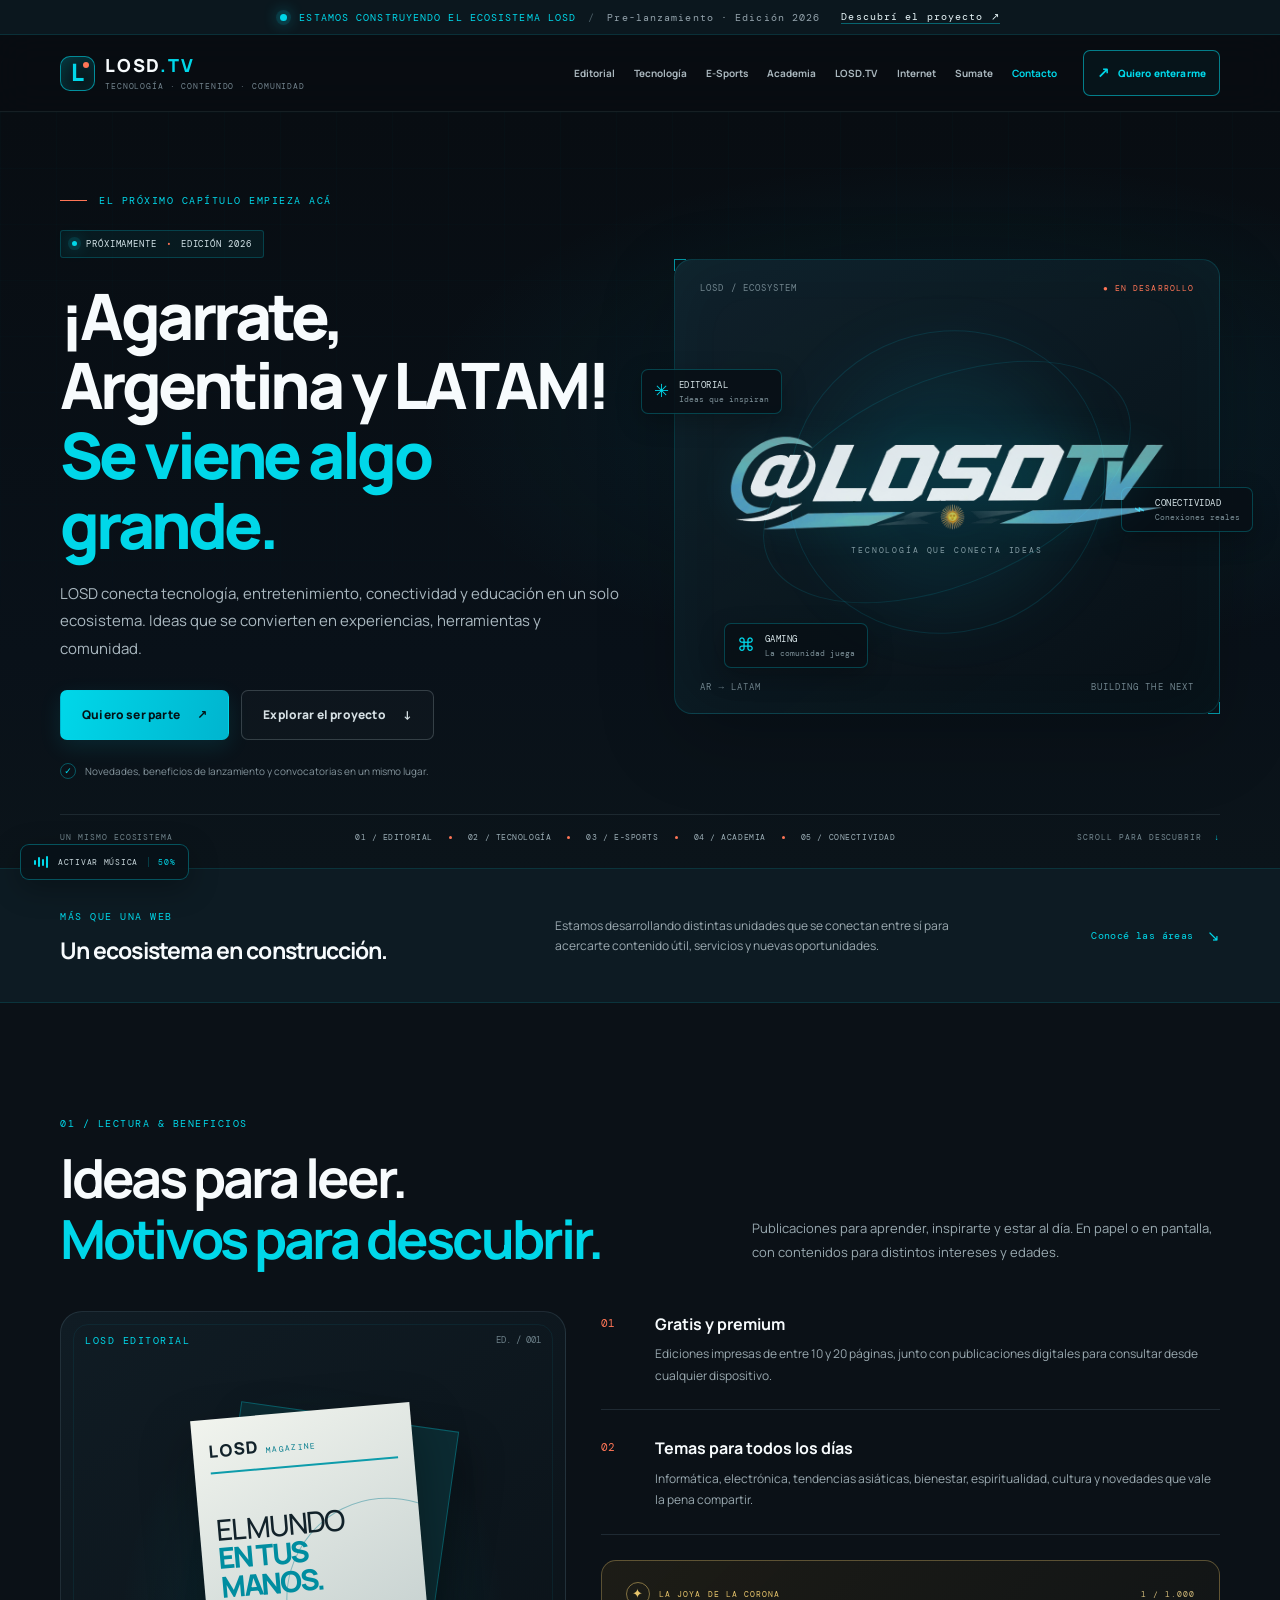
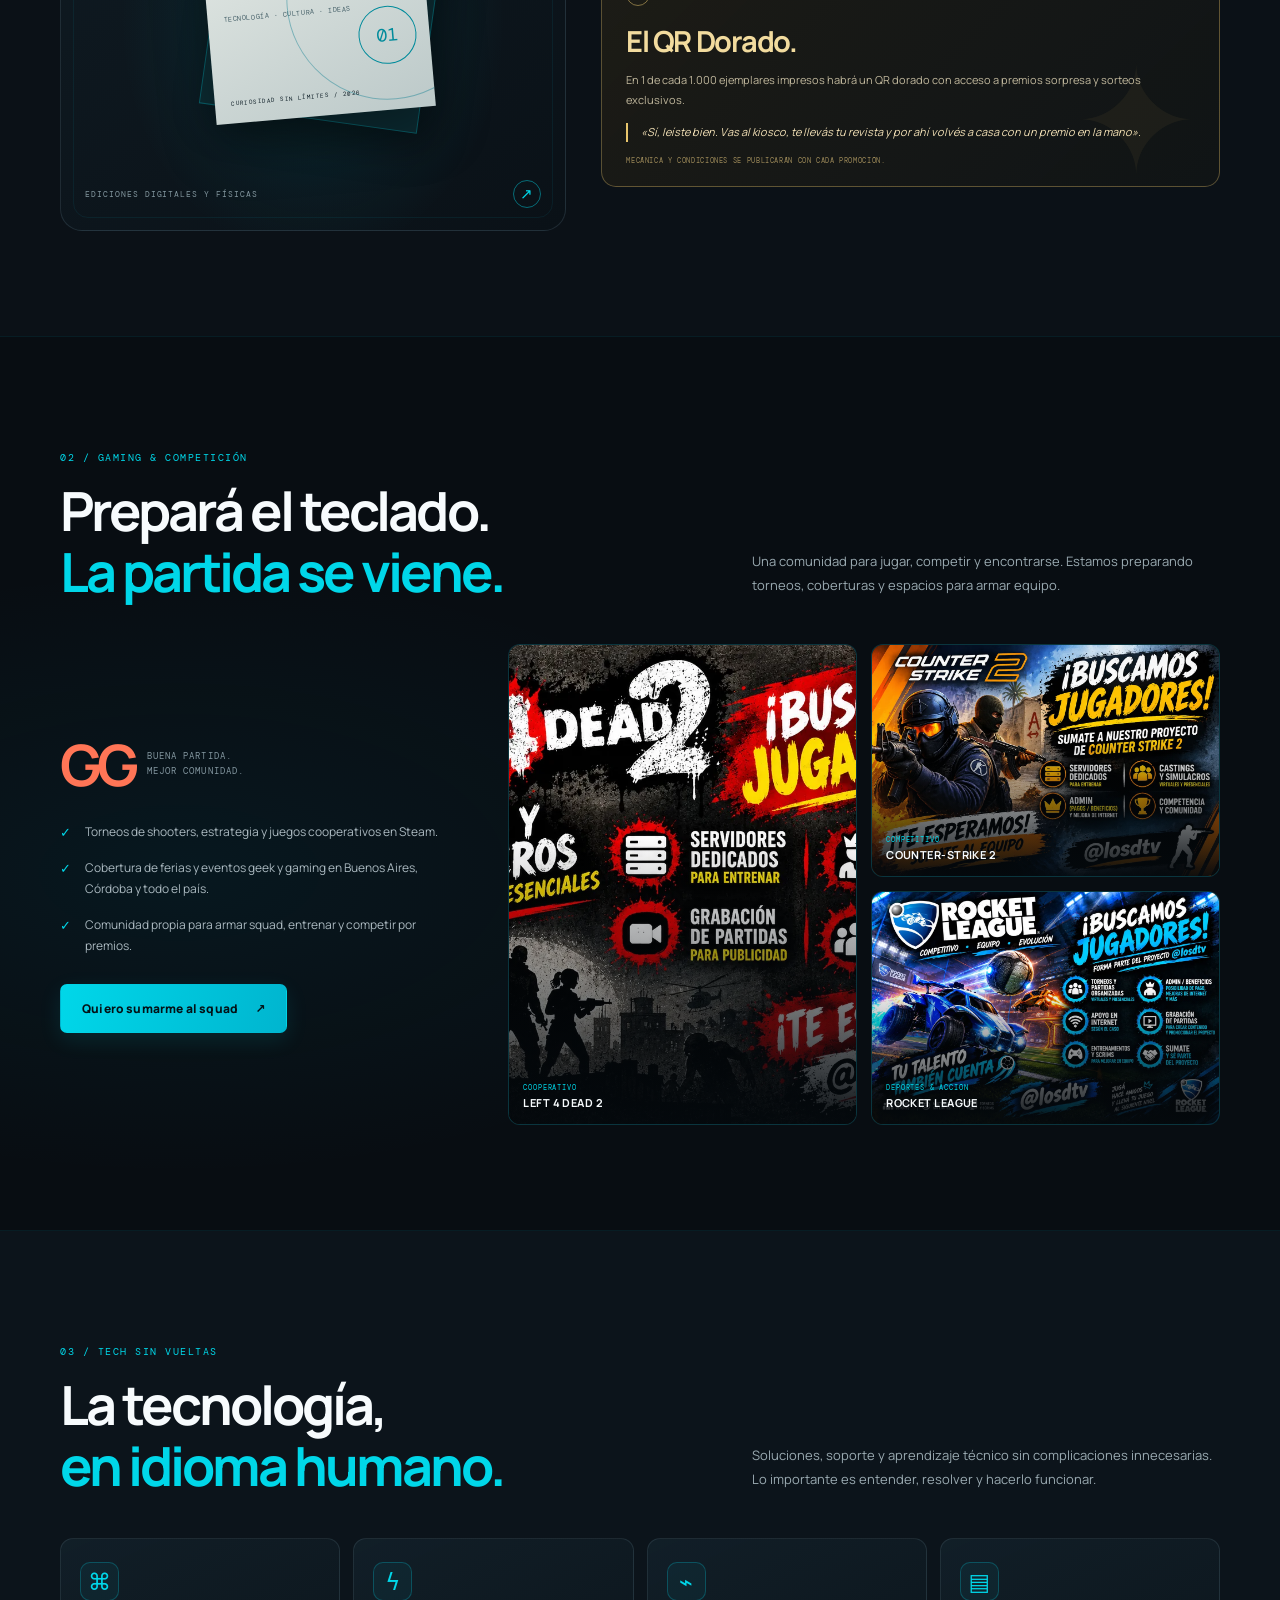
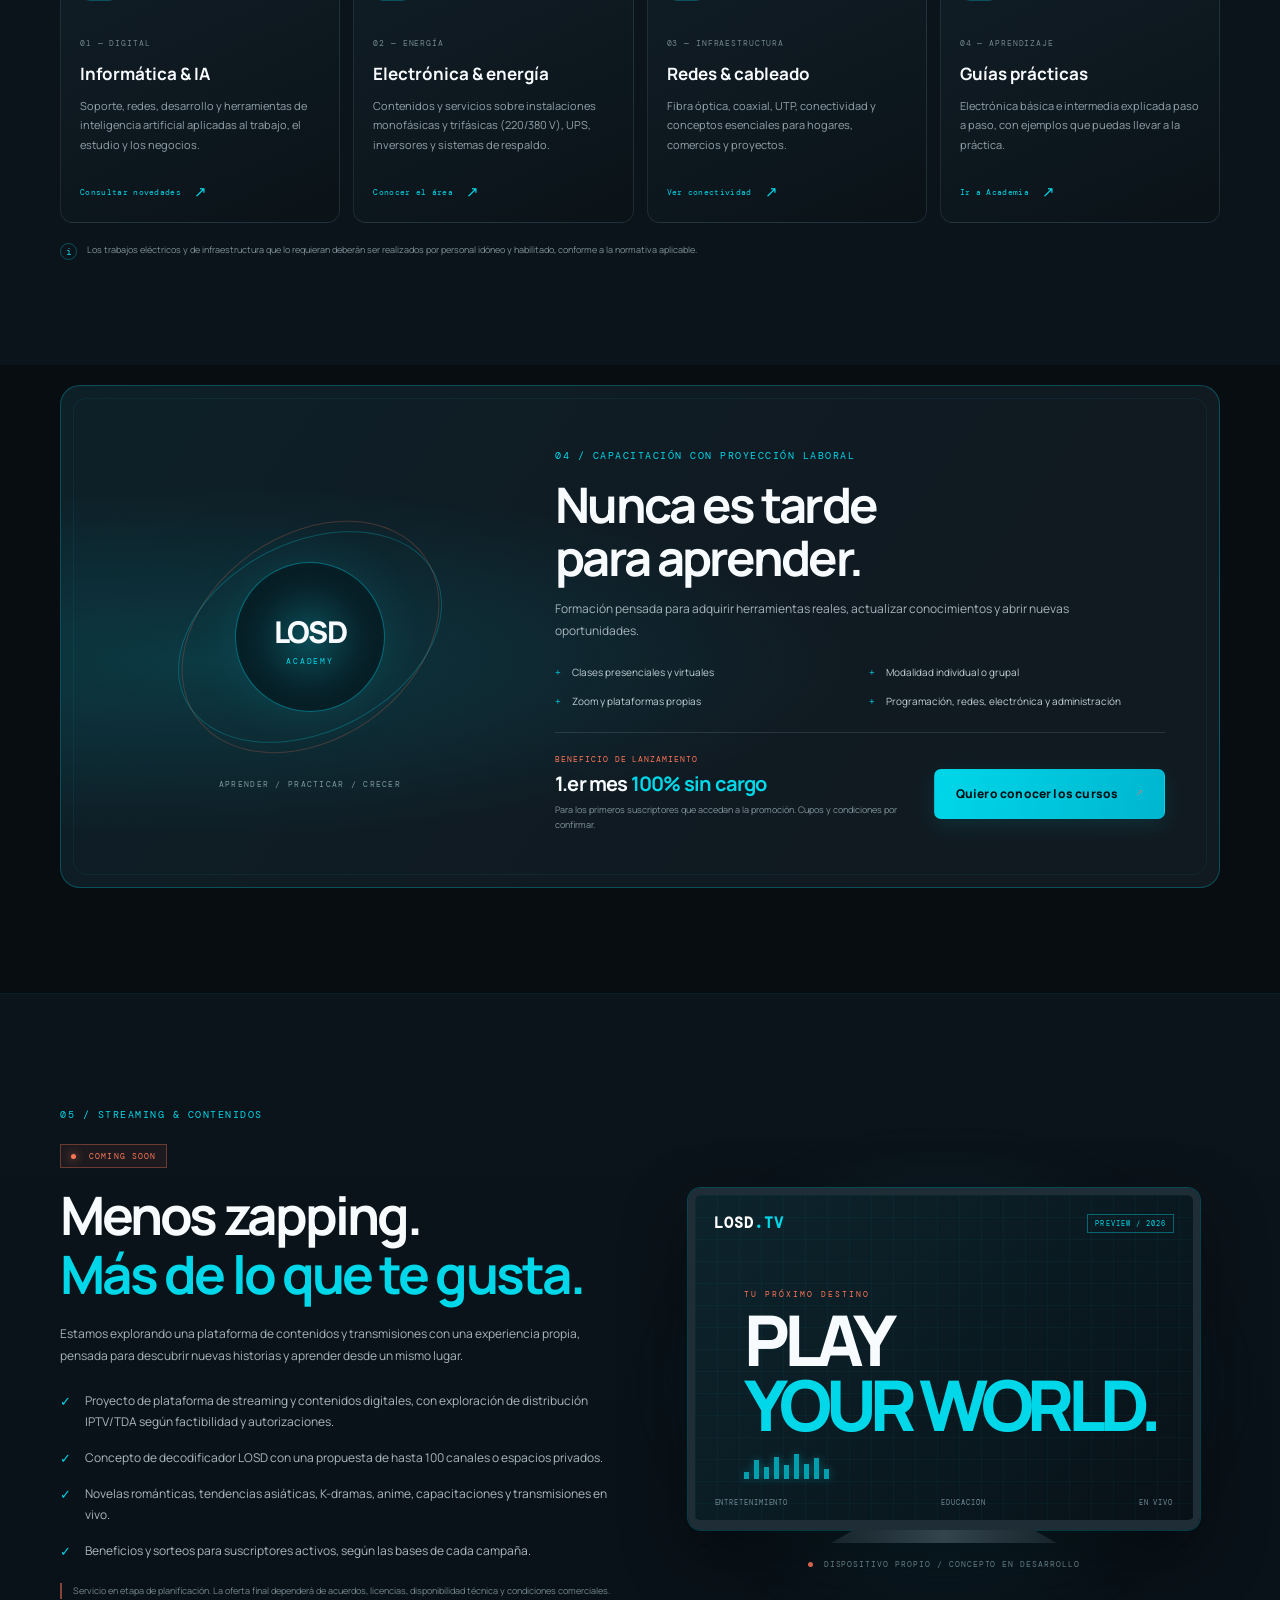
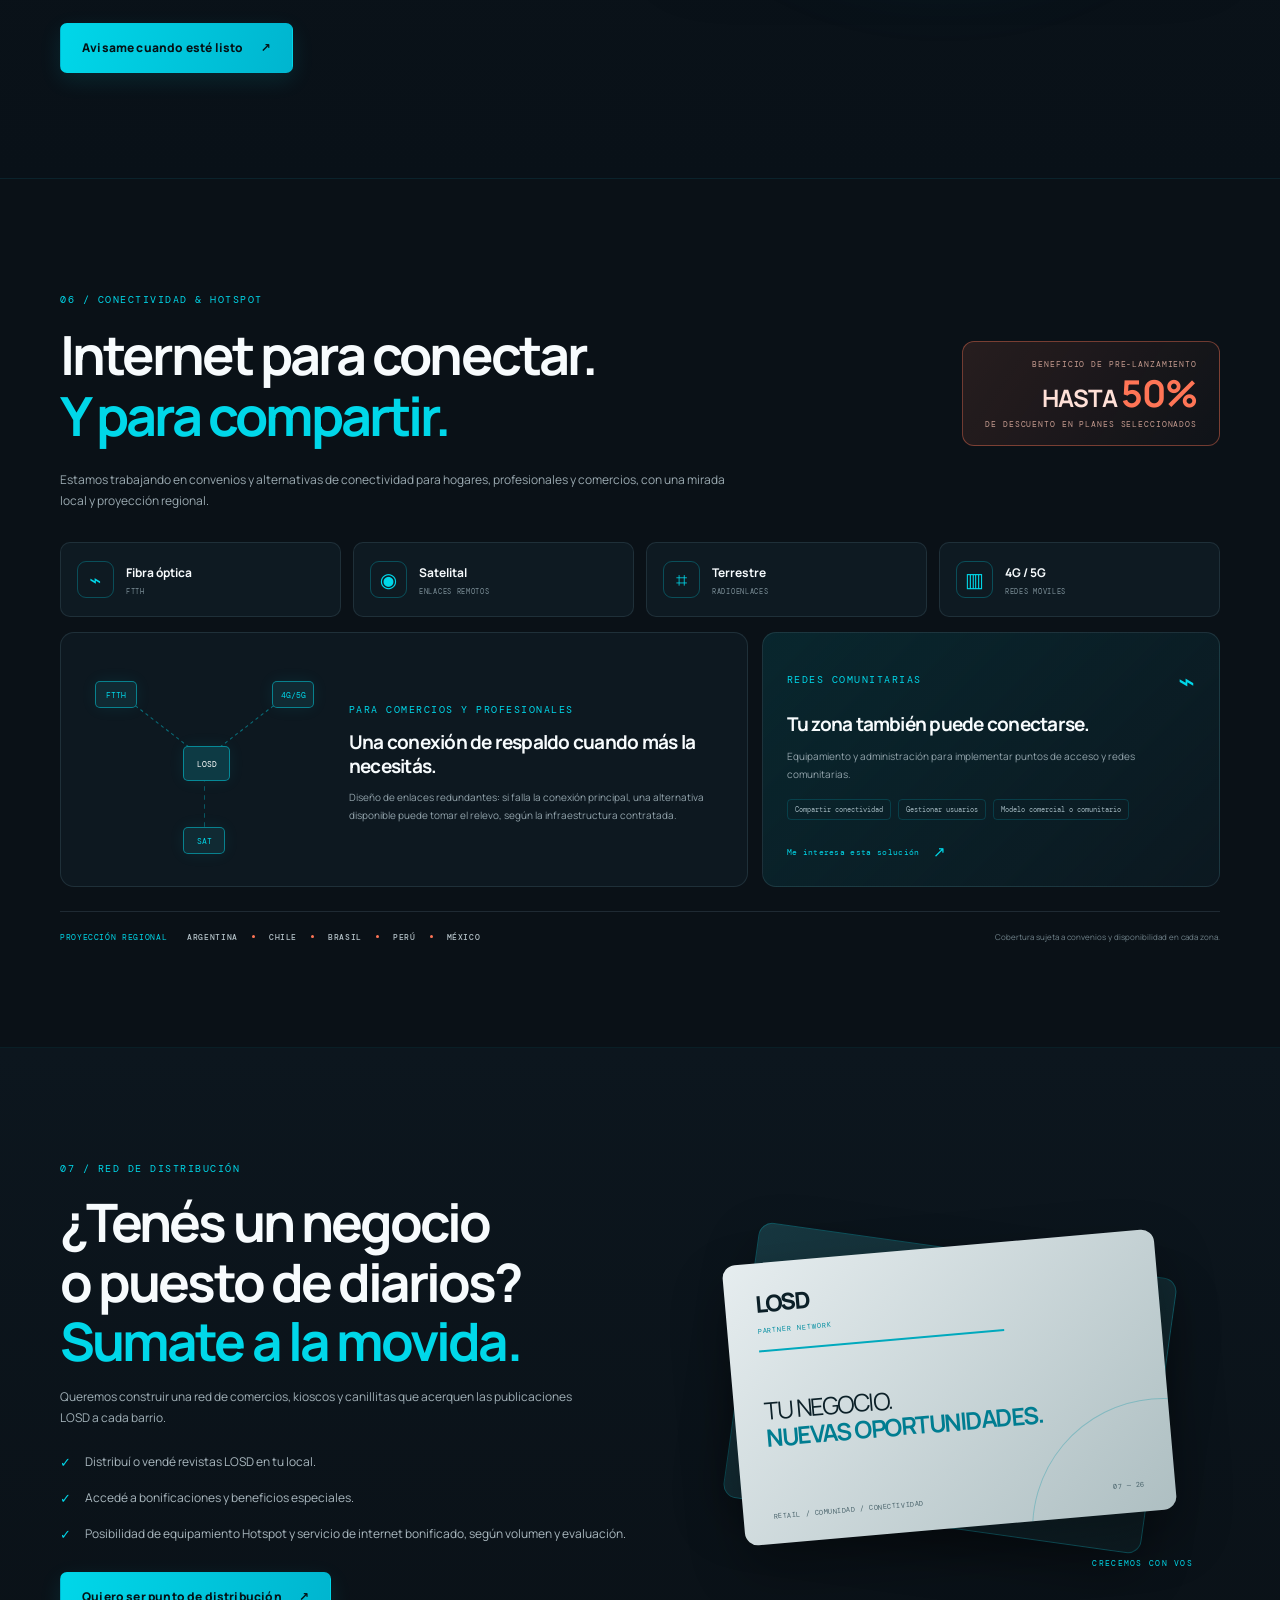
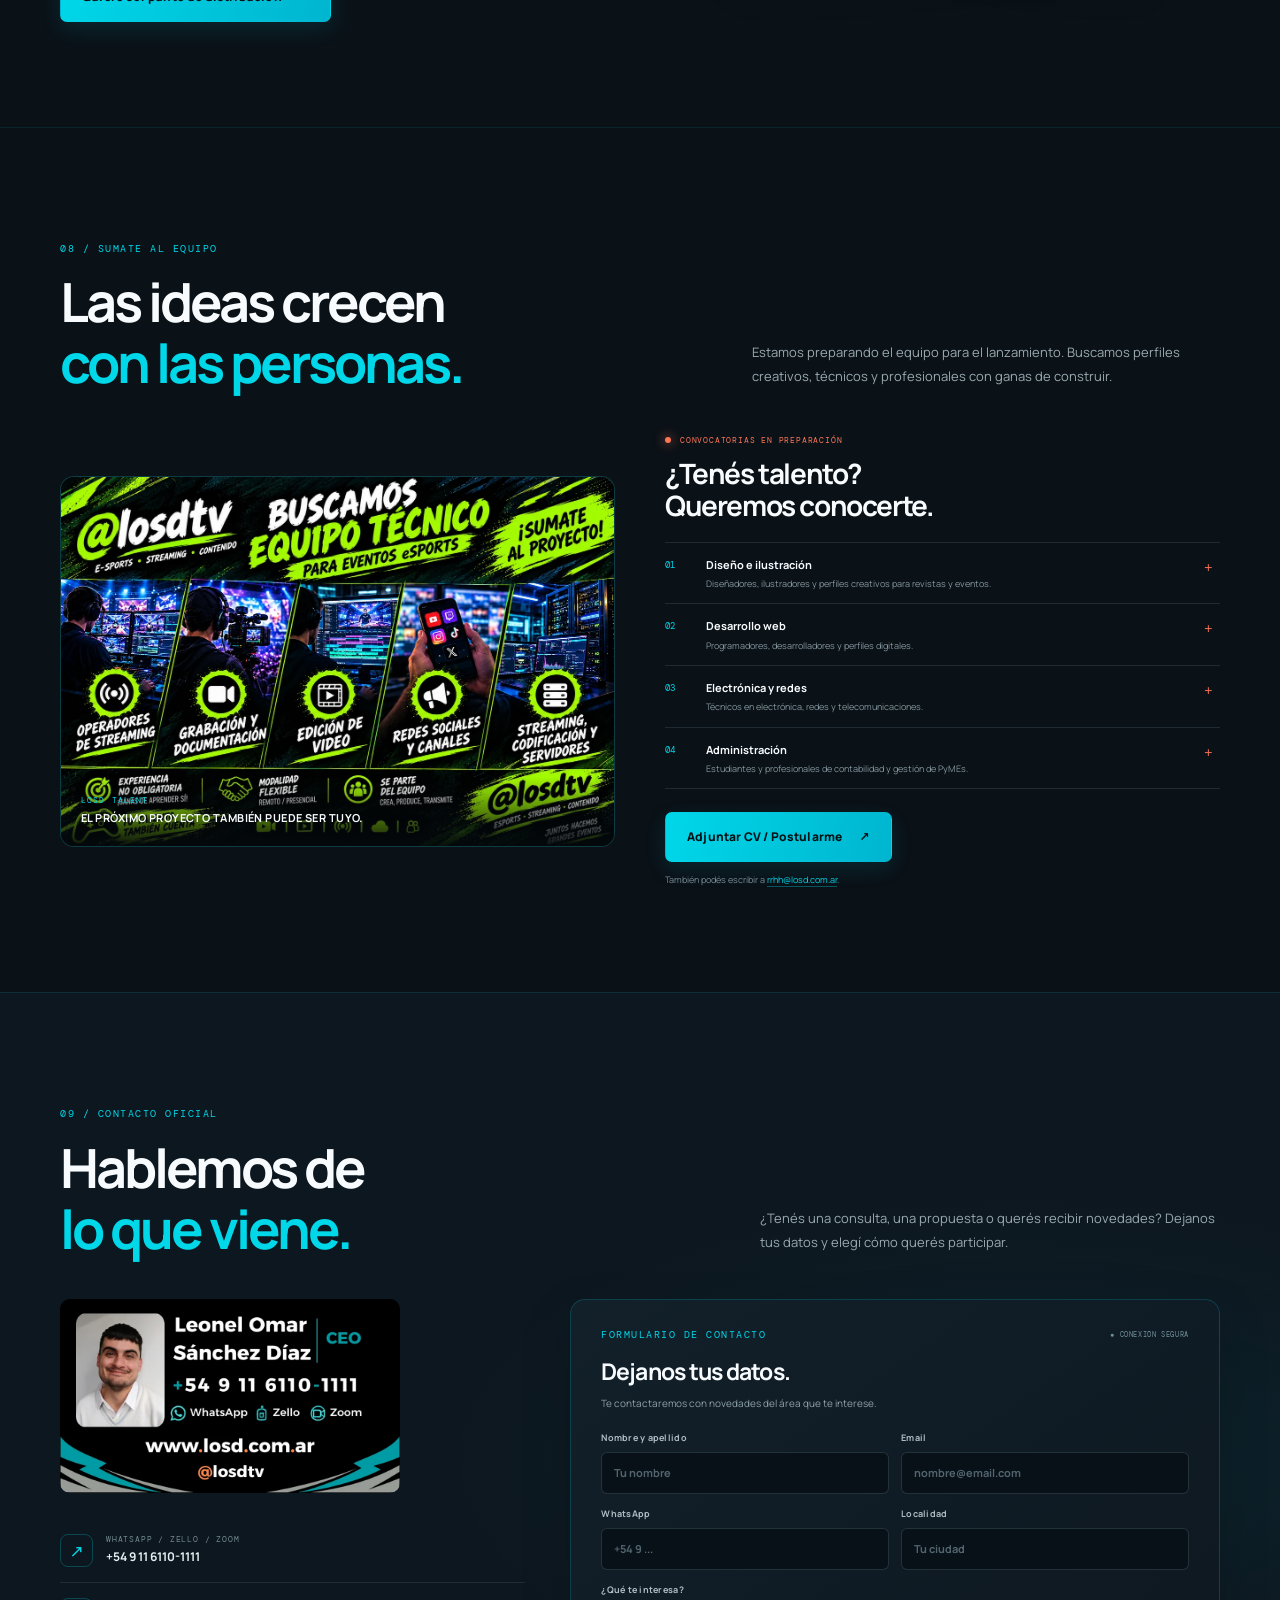
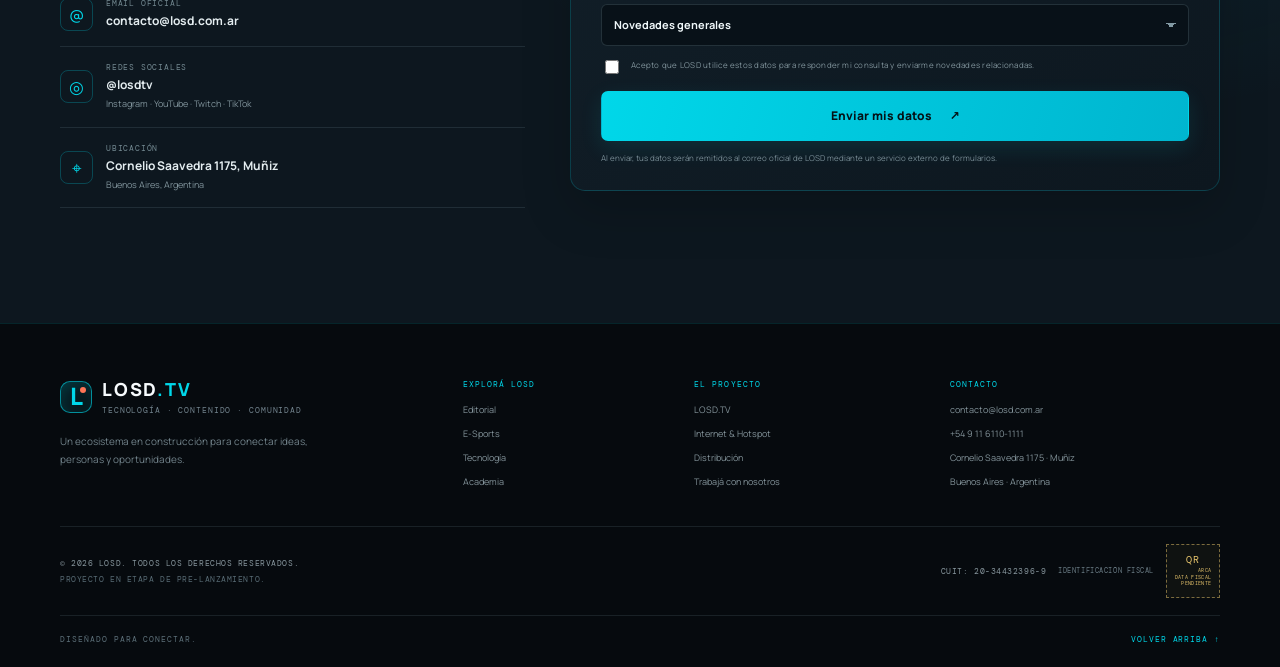
==== commit 2701ff4b: "Update contact location in index.html" ====
--- a/index.html
+++ b/index.html
@@ -308,7 +308,7 @@
             <div class="contact-method"><span class="contact-method-icon">↗</span><div><small>WHATSAPP / ZELLO / ZOOM</small><a href="https://wa.me/5491161101111" target="_blank" rel="noopener">+54 9 11 6110-1111</a></div></div>
             <div class="contact-method"><span class="contact-method-icon">@</span><div><small>EMAIL OFICIAL</small><a href="mailto:contacto@losd.com.ar">contacto@losd.com.ar</a></div></div>
             <div class="contact-method"><span class="contact-method-icon">◎</span><div><small>REDES SOCIALES</small><b>@losdtv</b><span class="social-list">Instagram · YouTube · Twitch · TikTok</span></div></div>
-            <div class="contact-method"><span class="contact-method-icon">⌖</span><div><small>UBICACIÓN</small><b>Italia 4078, San Miguel</b><span class="social-list">Buenos Aires, Argentina</span></div></div>
+            <div class="contact-method"><span class="contact-method-icon">⌖</span><div><small>UBICACIÓN</small><b>Cornelio Saavedra 1175, Muñiz</b><span class="social-list">Buenos Aires, Argentina</span></div></div>
           </div>
           <div class="contact-form-card reveal reveal-delay">
             <div class="form-card-head"><span class="mini-label">FORMULARIO DE CONTACTO</span><span class="form-secure">● CONEXIÓN SEGURA</span></div>
@@ -337,7 +337,7 @@
         <div class="footer-brand"><a class="brand brand-footer" href="#inicio"><span class="brand-symbol" aria-hidden="true"><span>L</span><i></i></span><span class="brand-word">LOSD<span>.TV</span><small>TECNOLOGÍA · CONTENIDO · COMUNIDAD</small></span></a><p>Un ecosistema en construcción para conectar ideas, personas y oportunidades.</p></div>
         <div class="footer-links"><span>EXPLORÁ LOSD</span><a href="#editorial">Editorial</a><a href="#esports">E-Sports</a><a href="#tecnologia">Tecnología</a><a href="#academia">Academia</a></div>
         <div class="footer-links"><span>EL PROYECTO</span><a href="#losdtv">LOSD.TV</a><a href="#internet">Internet &amp; Hotspot</a><a href="#distribucion">Distribución</a><a href="#sumate">Trabajá con nosotros</a></div>
-        <div class="footer-links footer-contact"><span>CONTACTO</span><a href="mailto:contacto@losd.com.ar">contacto@losd.com.ar</a><a href="https://wa.me/5491161101111" target="_blank" rel="noopener">+54 9 11 6110-1111</a><span>Italia 4078 · San Miguel</span><span>Buenos Aires · Argentina</span></div>
+        <div class="footer-links footer-contact"><span>CONTACTO</span><a href="mailto:contacto@losd.com.ar">contacto@losd.com.ar</a><a href="https://wa.me/5491161101111" target="_blank" rel="noopener">+54 9 11 6110-1111</a><span>Cornelio Saavedra 1175 · Muñiz</span><span>Buenos Aires · Argentina</span></div>
       </div>
       <div class="footer-legal">
         <div><span>© <span id="currentYear">2026</span> LOSD. TODOS LOS DERECHOS RESERVADOS.</span><span class="footer-legal-muted">PROYECTO EN ETAPA DE PRE-LANZAMIENTO.</span></div>
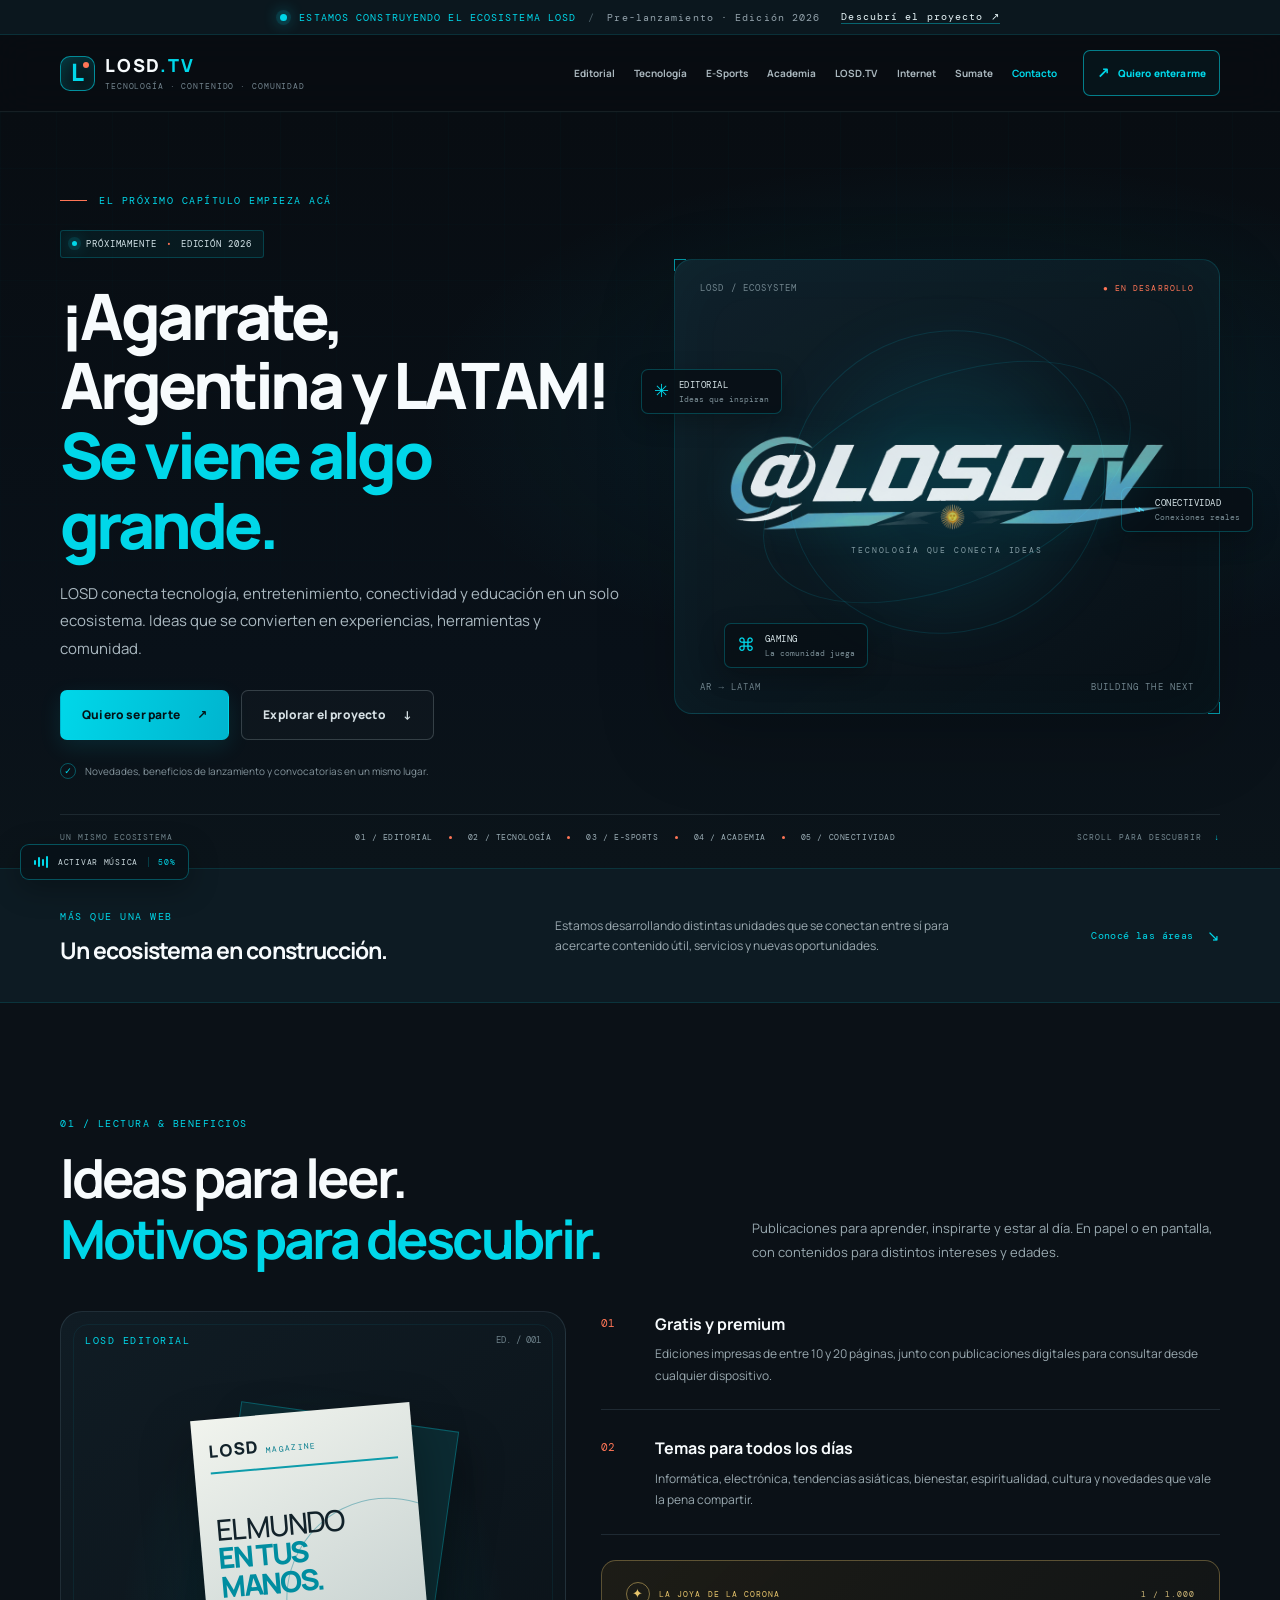
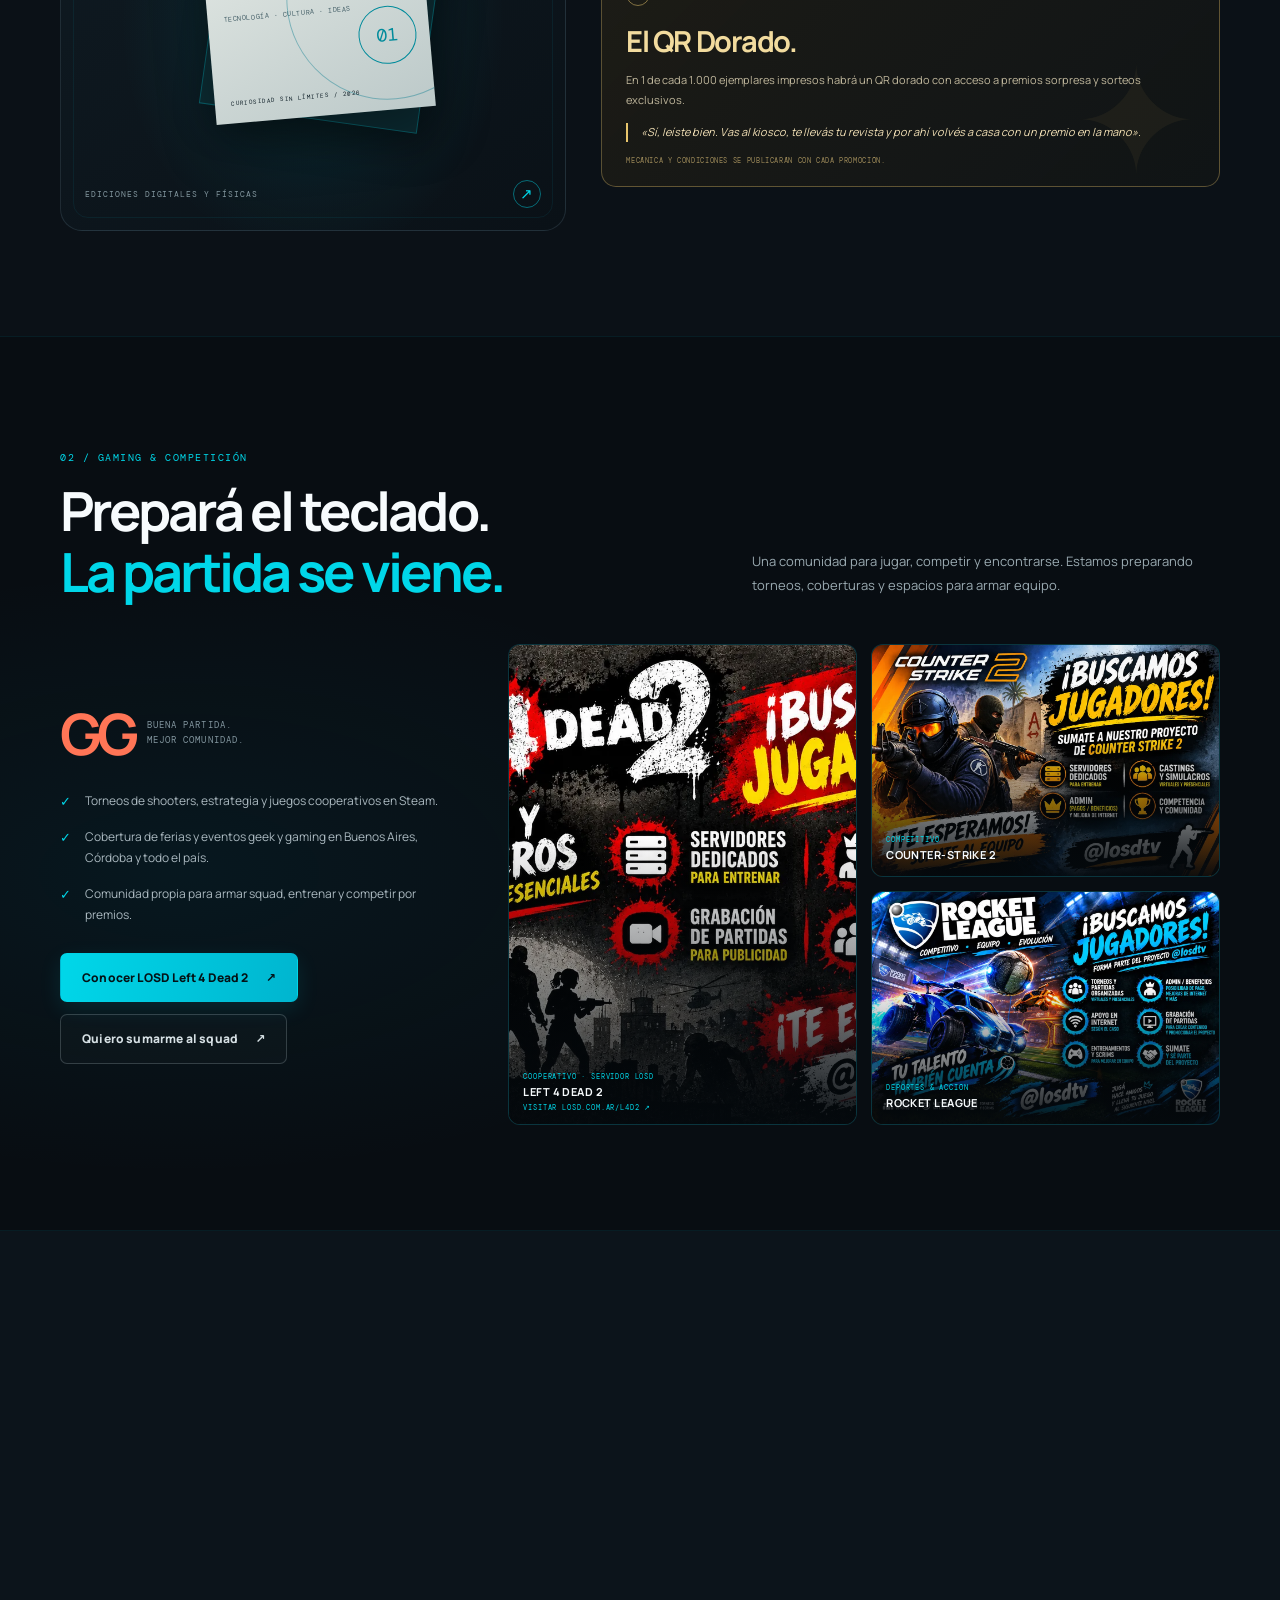
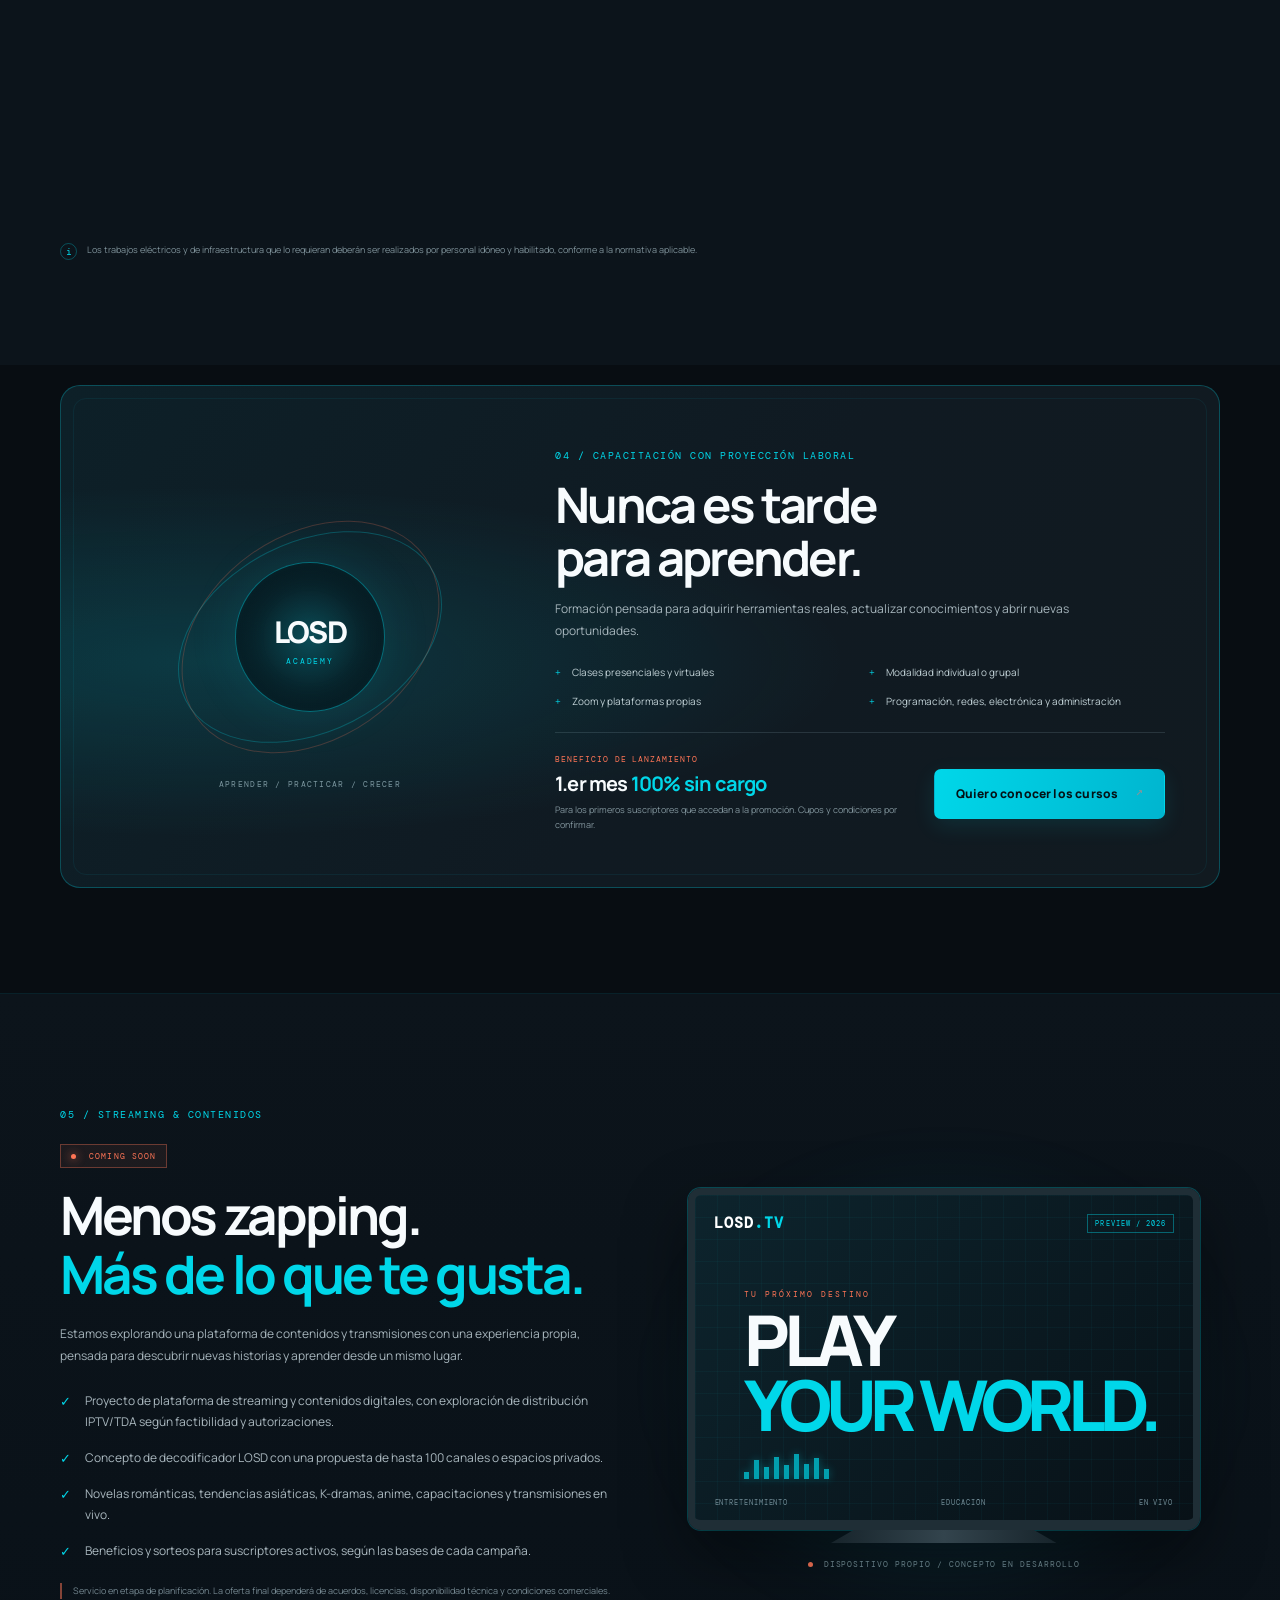
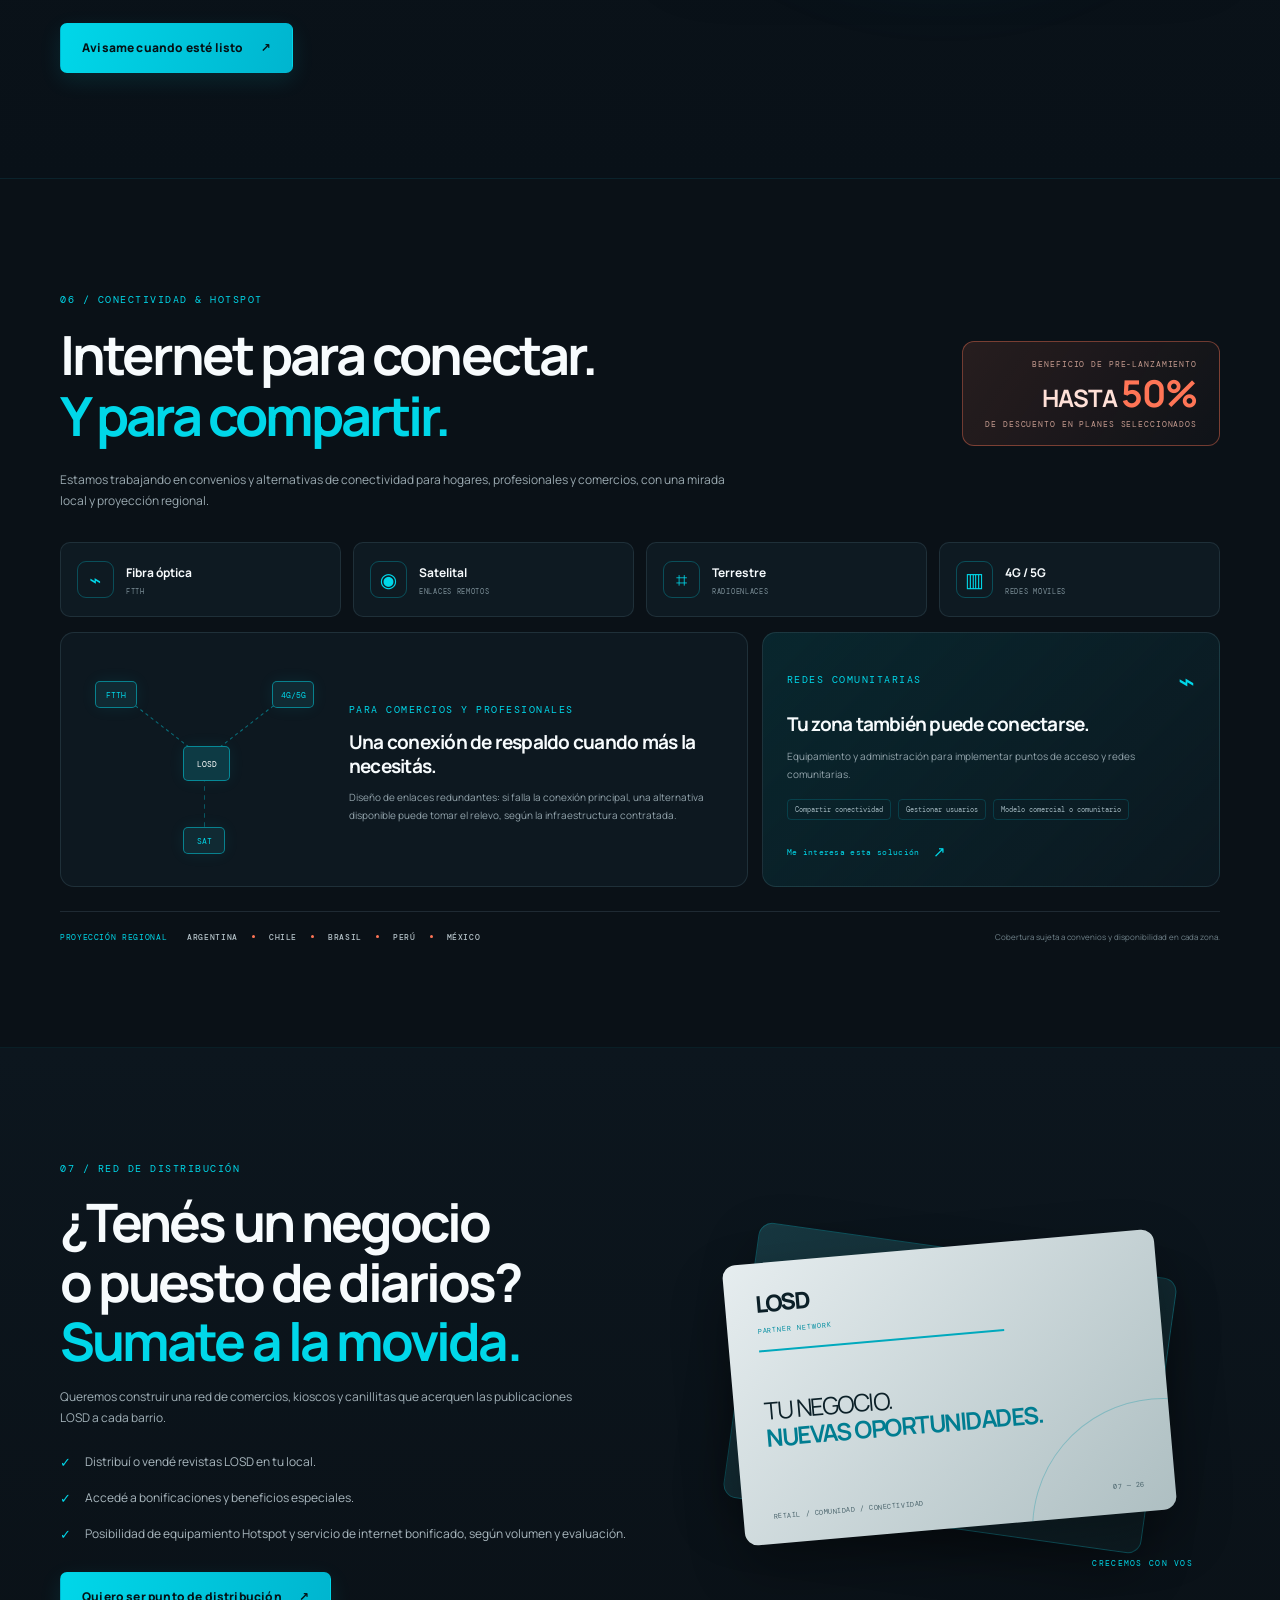
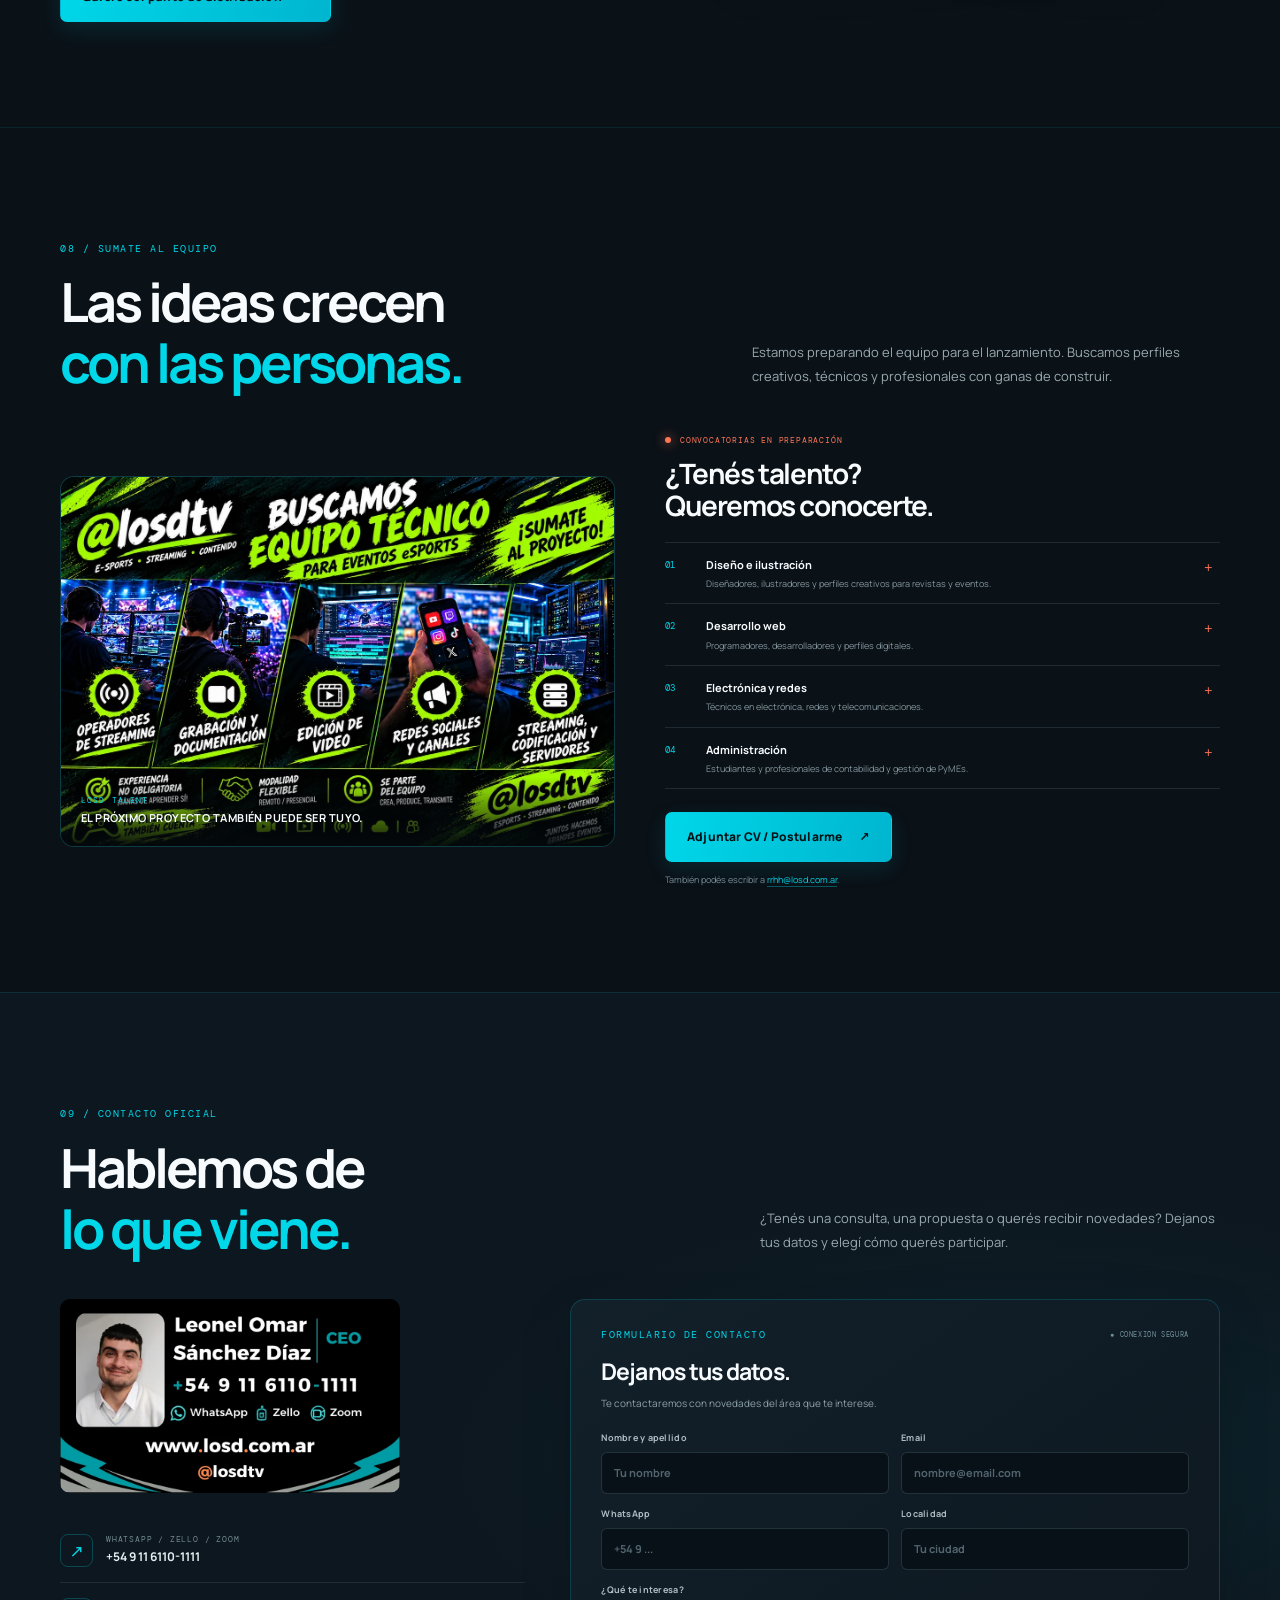
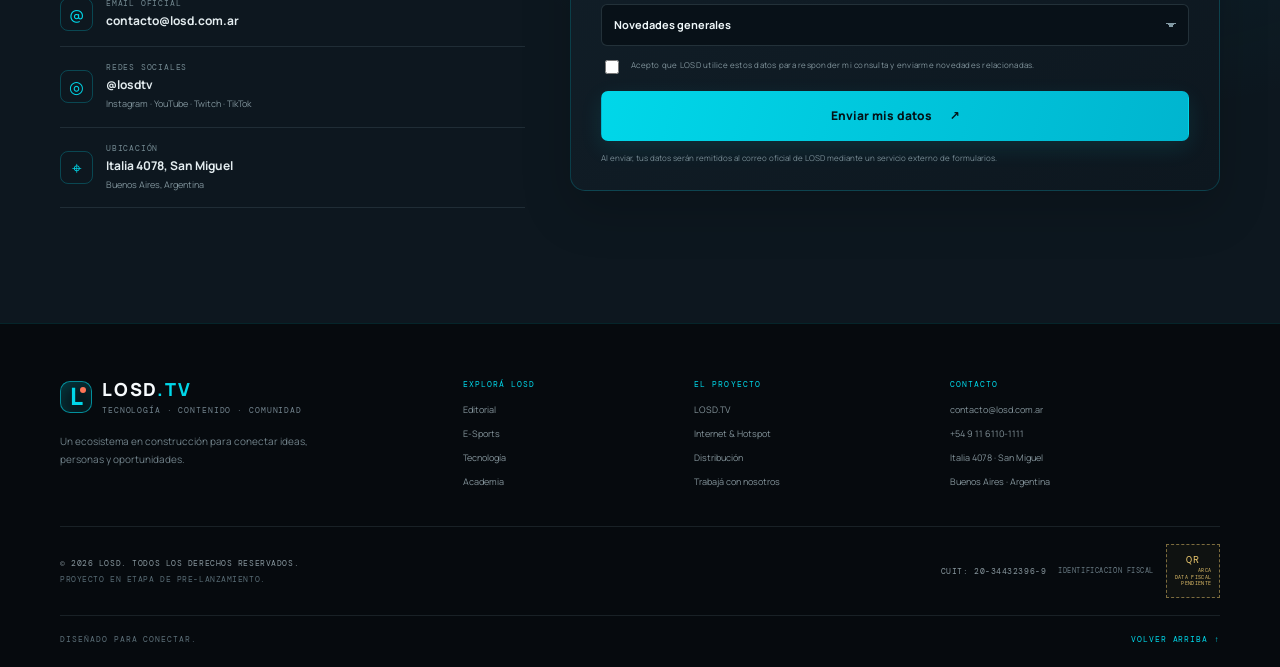
==== commit c10c6212: "Add files via upload" ====
--- a/index.html
+++ b/index.html
@@ -155,10 +155,13 @@
               <li>Cobertura de ferias y eventos geek y gaming en Buenos Aires, Córdoba y todo el país.</li>
               <li>Comunidad propia para armar squad, entrenar y competir por premios.</li>
             </ul>
-            <button class="button button-primary" data-open-subscribe data-interest="E-Sports y comunidad">Quiero sumarme al squad <span>↗</span></button>
+            <div class="hero-actions esports-actions">
+              <a class="button button-primary" href="https://www.losd.com.ar/L4D2">Conocer LOSD Left 4 Dead 2 <span aria-hidden="true">↗</span></a>
+              <button class="button button-ghost" data-open-subscribe data-interest="E-Sports y comunidad">Quiero sumarme al squad <span aria-hidden="true">↗</span></button>
+            </div>
           </div>
           <div class="game-gallery reveal reveal-delay">
-            <figure class="game-poster game-poster-large"><img src="assets/img/esports-l4d2.webp" alt="Póster de convocatoria para jugadores de Left 4 Dead 2" loading="lazy"><figcaption><span>COOPERATIVO</span><b>LEFT 4 DEAD 2</b></figcaption></figure>
+            <a class="game-poster game-poster-large" href="https://www.losd.com.ar/L4D2" aria-label="Visitar la sección de Left 4 Dead 2 en LOSD" title="Conocé el proyecto LOSD para Left 4 Dead 2"><img src="assets/img/esports-l4d2.webp" alt="Póster de convocatoria para jugadores de Left 4 Dead 2" loading="lazy"><figcaption><span>COOPERATIVO · SERVIDOR LOSD</span><b>LEFT 4 DEAD 2</b><span class="game-poster-cta">VISITAR LOSD.COM.AR/L4D2 ↗</span></figcaption></a>
             <figure class="game-poster"><img src="assets/img/esports-cs2.webp" alt="Póster de convocatoria para jugadores de Counter-Strike 2" loading="lazy"><figcaption><span>COMPETITIVO</span><b>COUNTER-STRIKE 2</b></figcaption></figure>
             <figure class="game-poster"><img src="assets/img/esports-rocketleague.webp" alt="Póster de convocatoria para Rocket League" loading="lazy"><figcaption><span>DEPORTES &amp; ACCIÓN</span><b>ROCKET LEAGUE</b></figcaption></figure>
           </div>
@@ -308,7 +311,7 @@
             <div class="contact-method"><span class="contact-method-icon">↗</span><div><small>WHATSAPP / ZELLO / ZOOM</small><a href="https://wa.me/5491161101111" target="_blank" rel="noopener">+54 9 11 6110-1111</a></div></div>
             <div class="contact-method"><span class="contact-method-icon">@</span><div><small>EMAIL OFICIAL</small><a href="mailto:contacto@losd.com.ar">contacto@losd.com.ar</a></div></div>
             <div class="contact-method"><span class="contact-method-icon">◎</span><div><small>REDES SOCIALES</small><b>@losdtv</b><span class="social-list">Instagram · YouTube · Twitch · TikTok</span></div></div>
-            <div class="contact-method"><span class="contact-method-icon">⌖</span><div><small>UBICACIÓN</small><b>Cornelio Saavedra 1175, Muñiz</b><span class="social-list">Buenos Aires, Argentina</span></div></div>
+            <div class="contact-method"><span class="contact-method-icon">⌖</span><div><small>UBICACIÓN</small><b>Italia 4078, San Miguel</b><span class="social-list">Buenos Aires, Argentina</span></div></div>
           </div>
           <div class="contact-form-card reveal reveal-delay">
             <div class="form-card-head"><span class="mini-label">FORMULARIO DE CONTACTO</span><span class="form-secure">● CONEXIÓN SEGURA</span></div>
@@ -337,7 +340,7 @@
         <div class="footer-brand"><a class="brand brand-footer" href="#inicio"><span class="brand-symbol" aria-hidden="true"><span>L</span><i></i></span><span class="brand-word">LOSD<span>.TV</span><small>TECNOLOGÍA · CONTENIDO · COMUNIDAD</small></span></a><p>Un ecosistema en construcción para conectar ideas, personas y oportunidades.</p></div>
         <div class="footer-links"><span>EXPLORÁ LOSD</span><a href="#editorial">Editorial</a><a href="#esports">E-Sports</a><a href="#tecnologia">Tecnología</a><a href="#academia">Academia</a></div>
         <div class="footer-links"><span>EL PROYECTO</span><a href="#losdtv">LOSD.TV</a><a href="#internet">Internet &amp; Hotspot</a><a href="#distribucion">Distribución</a><a href="#sumate">Trabajá con nosotros</a></div>
-        <div class="footer-links footer-contact"><span>CONTACTO</span><a href="mailto:contacto@losd.com.ar">contacto@losd.com.ar</a><a href="https://wa.me/5491161101111" target="_blank" rel="noopener">+54 9 11 6110-1111</a><span>Cornelio Saavedra 1175 · Muñiz</span><span>Buenos Aires · Argentina</span></div>
+        <div class="footer-links footer-contact"><span>CONTACTO</span><a href="mailto:contacto@losd.com.ar">contacto@losd.com.ar</a><a href="https://wa.me/5491161101111" target="_blank" rel="noopener">+54 9 11 6110-1111</a><span>Italia 4078 · San Miguel</span><span>Buenos Aires · Argentina</span></div>
       </div>
       <div class="footer-legal">
         <div><span>© <span id="currentYear">2026</span> LOSD. TODOS LOS DERECHOS RESERVADOS.</span><span class="footer-legal-muted">PROYECTO EN ETAPA DE PRE-LANZAMIENTO.</span></div>
